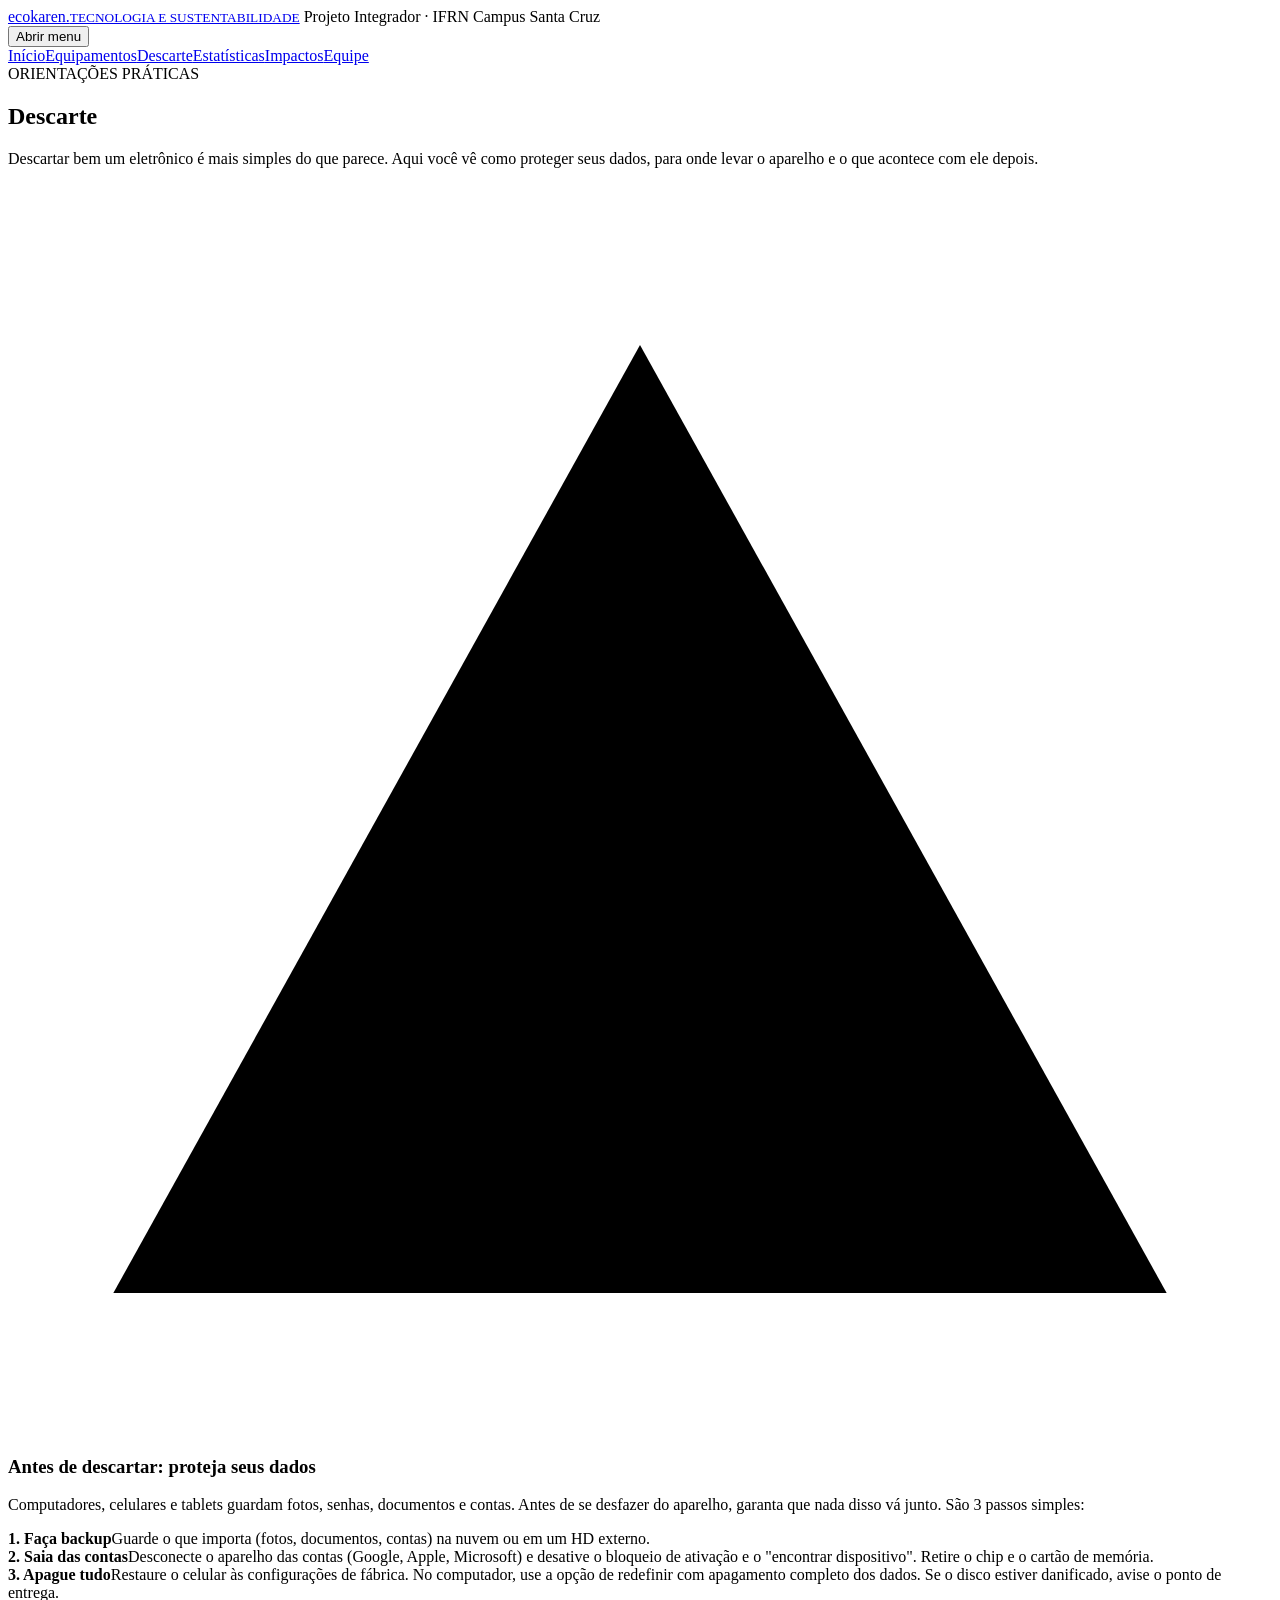
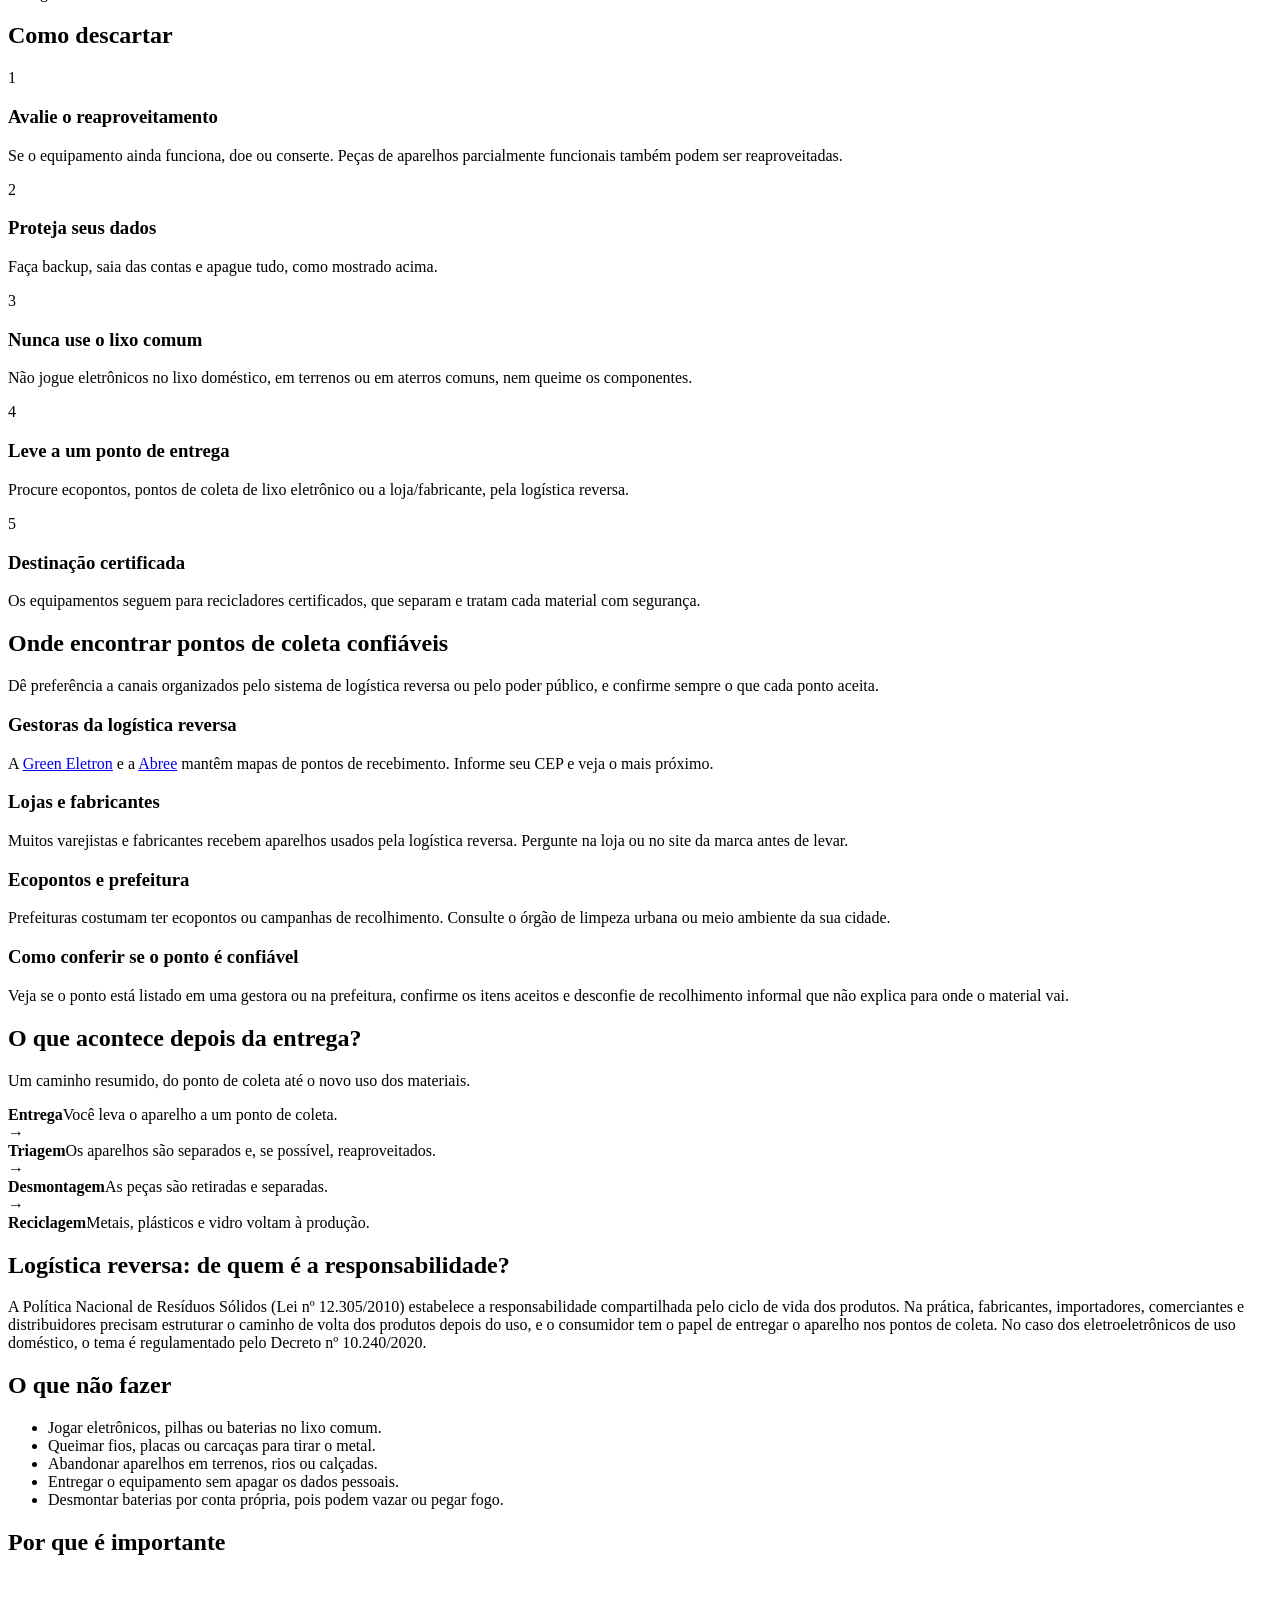
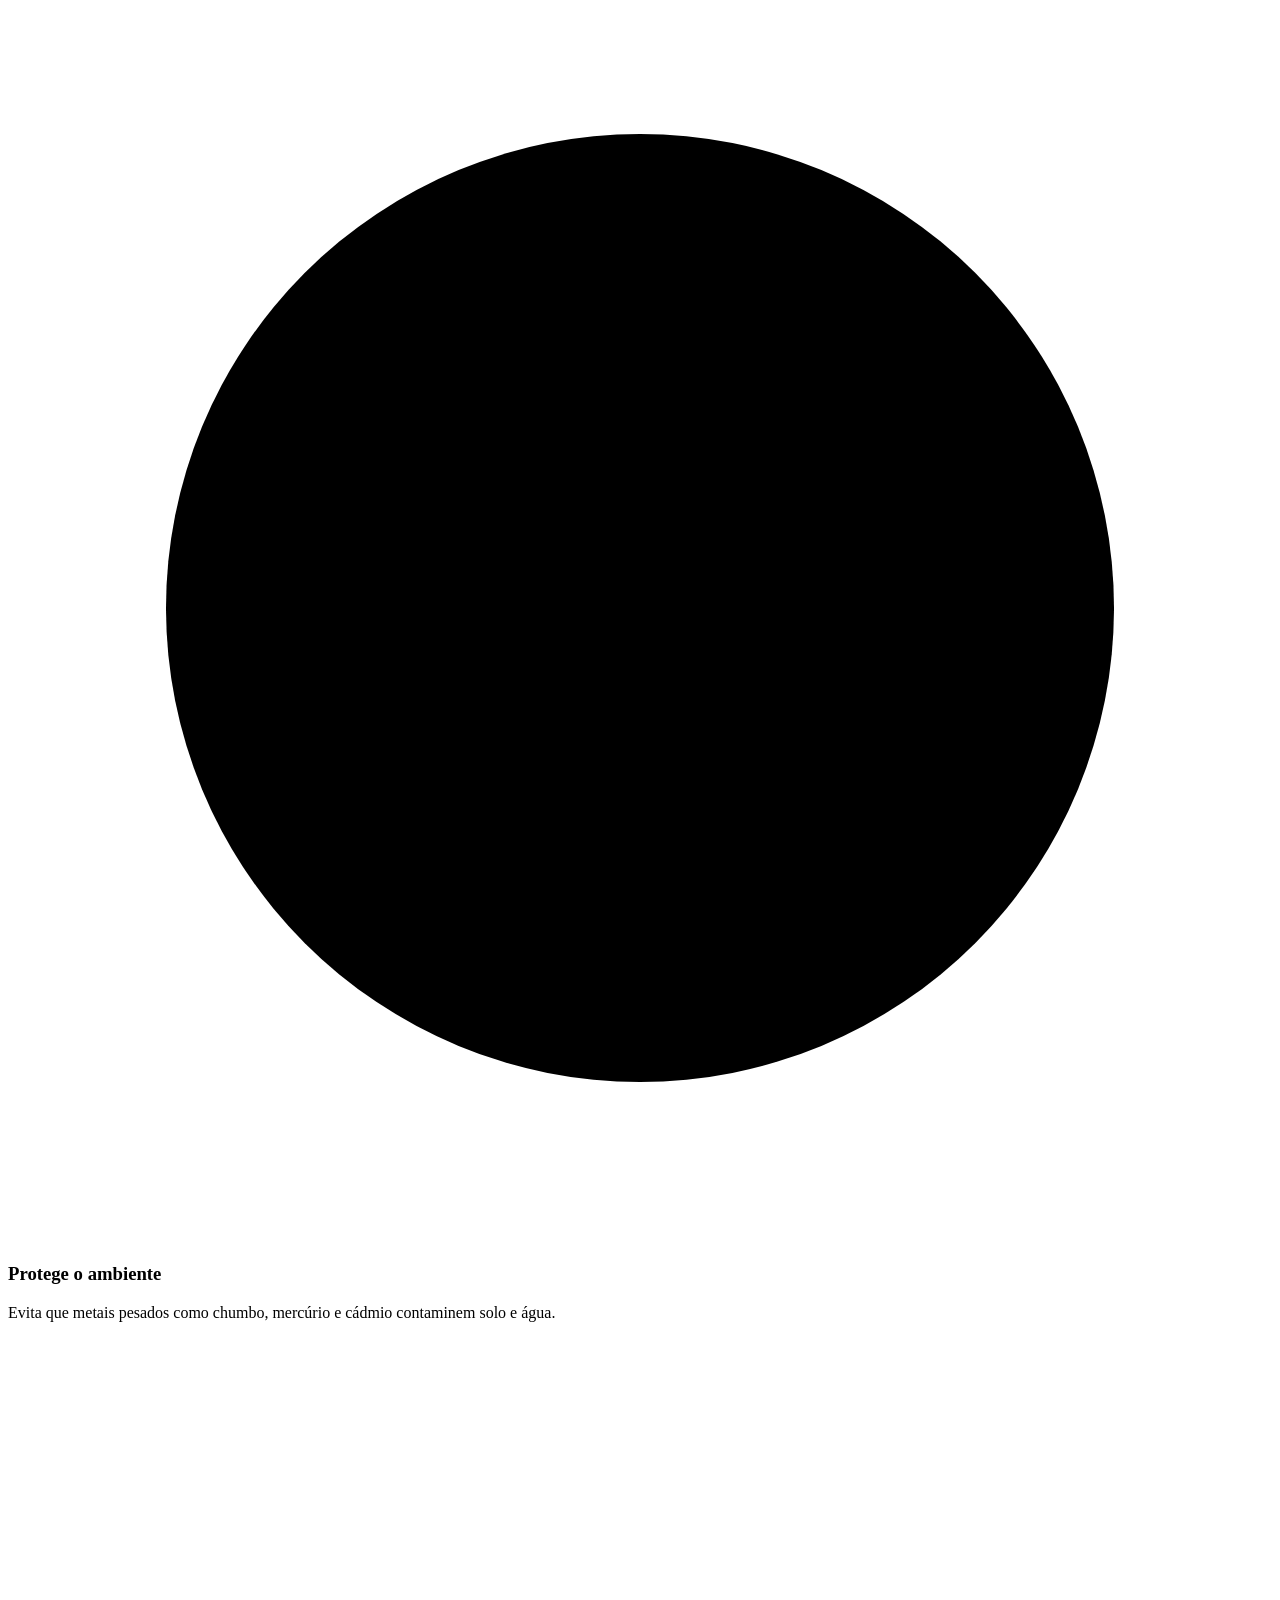
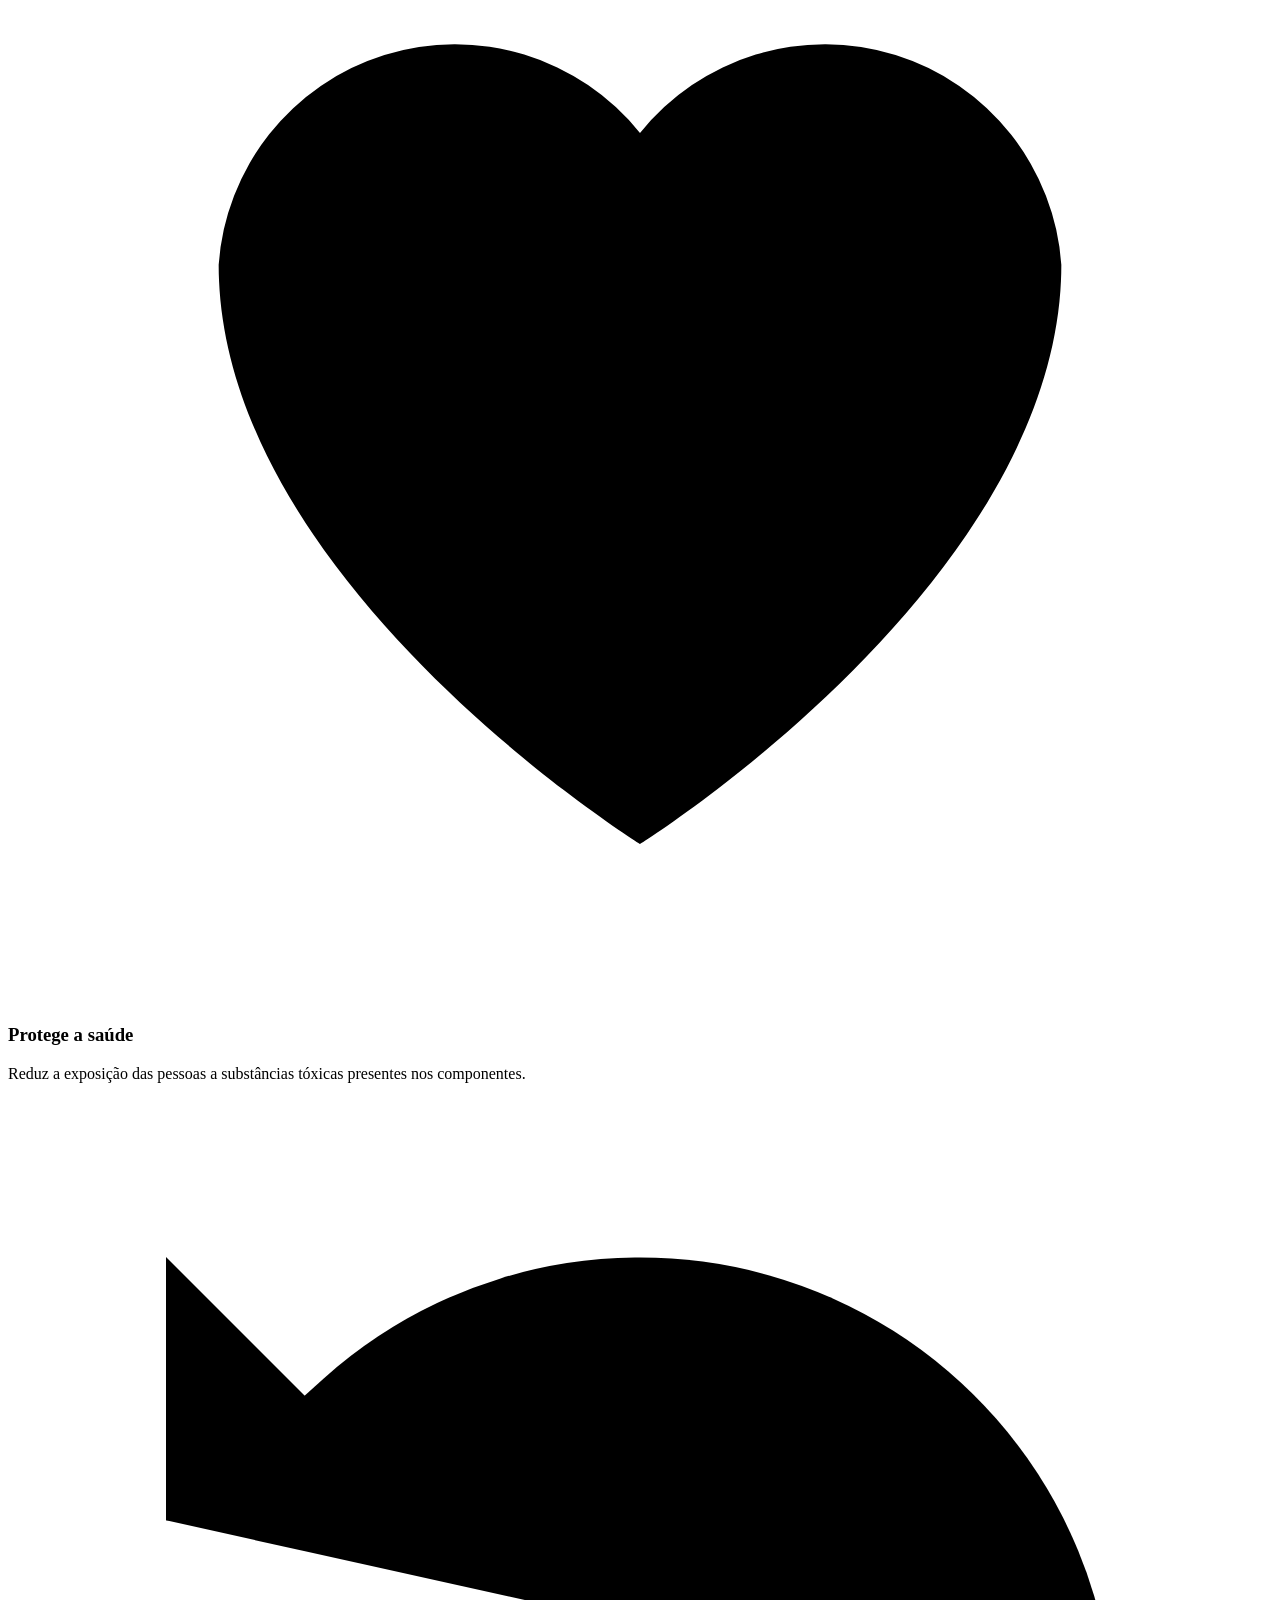
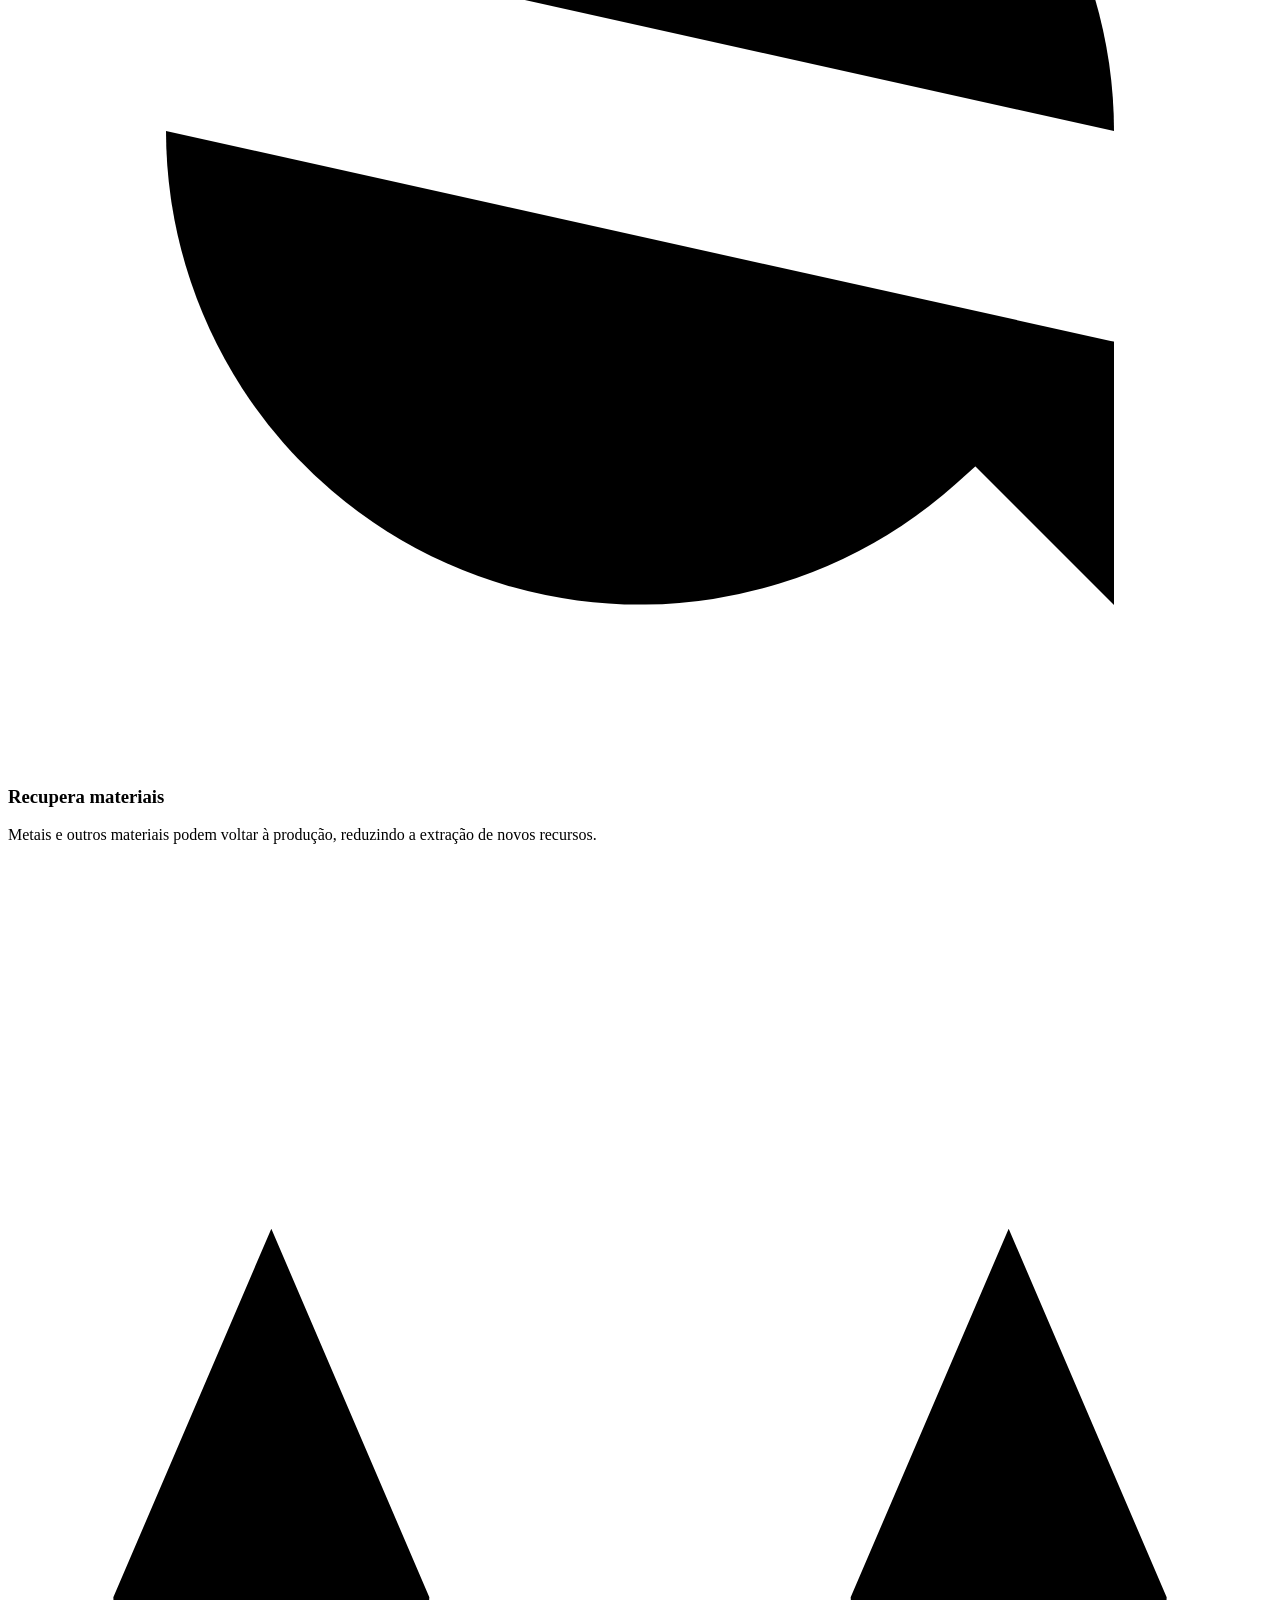
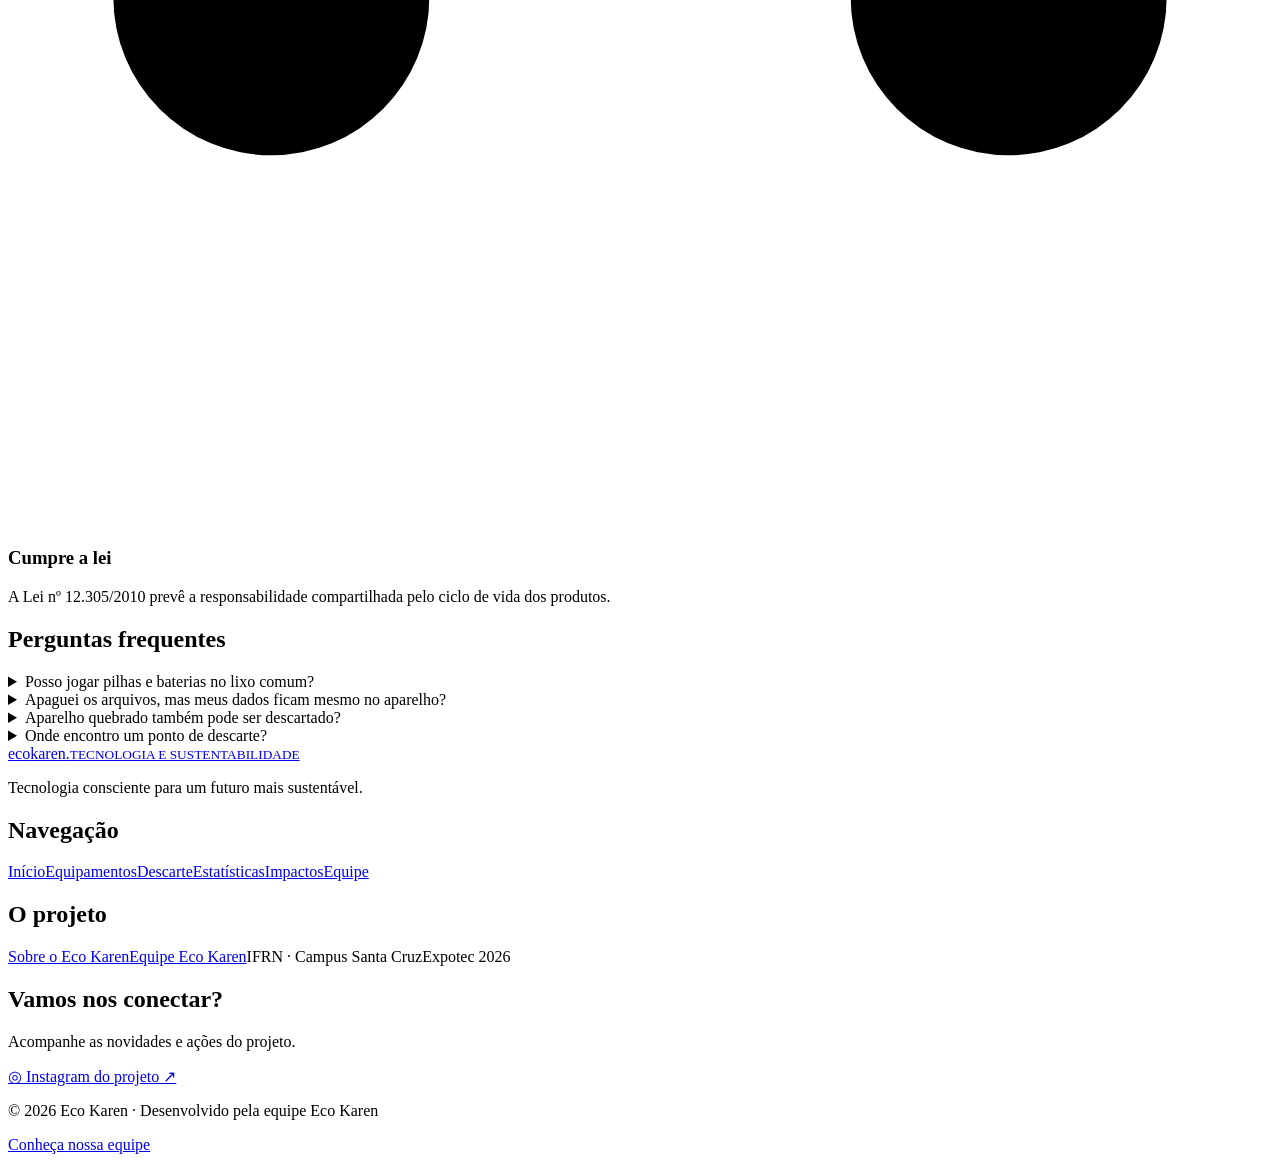
==== descarte.html @ 836481b3 "Add files via upload" ====
<!DOCTYPE html>
<html lang="pt-br">
<head>
<meta charset="UTF-8">
<meta name="viewport" content="width=device-width, initial-scale=1.0">
<meta name="theme-color" content="#173F35">
<title>Descarte | Eco Karen</title>
<link rel="stylesheet" href="css/style.css">
</head>
<body>

<header class="site-header">
  <div class="topbar">
    <a class="brand" href="index.html" aria-label="Eco Karen — início"><span class="brand-eco">eco</span><span class="brand-name">karen.<small>TECNOLOGIA E SUSTENTABILIDADE</small></span></a>
    <span class="topbar-info">Projeto Integrador · IFRN Campus Santa Cruz</span>
  </div>
  <button class="menu-toggle" type="button" aria-expanded="false" aria-controls="menu-principal"><span></span><span></span><span></span><span class="sr-only">Abrir menu</span></button>
  <nav id="menu-principal" class="menu" aria-label="Navegação principal">
    <a href="index.html">Início</a><a href="equipamentos.html">Equipamentos</a><a href="descarte.html">Descarte</a><a href="estatisticas.html">Estatísticas</a><a href="impactos.html">Impactos</a><a href="equipe.html">Equipe</a>
  </nav>
</header>

<main class="pagina">
  <section class="secao-titulo">
    <span class="eyebrow">ORIENTAÇÕES PRÁTICAS</span>
    <h1 class="titulo-pagina">Descarte</h1>
    <p>Descartar bem um eletrônico é mais simples do que parece. Aqui você vê como proteger seus dados, para onde levar o aparelho e o que acontece com ele depois.</p>
  </section>

    <div class="alerta">
      <img class="faixa-foto" src="img/descarte-dados.jpg" alt="Proteja seus dados antes de descartar" onerror="this.remove()">
      <h3><svg viewBox="0 0 24 24" aria-hidden="true" class="ic"><path d="M12 3l10 18H2z"/><path d="M12 10v5M12 18v.5"/></svg> Antes de descartar: proteja seus dados</h3>
      <p>
        Computadores, celulares e tablets guardam fotos, senhas, documentos e contas.
        Antes de se desfazer do aparelho, garanta que nada disso vá junto. São 3 passos simples:
      </p>
      <div class="passos">
        <div class="passo"><b>1. Faça backup</b>Guarde o que importa (fotos, documentos, contas) na nuvem ou em um HD externo.</div>
        <div class="passo"><b>2. Saia das contas</b>Desconecte o aparelho das contas (Google, Apple, Microsoft) e desative o bloqueio de ativação e o "encontrar dispositivo". Retire o chip e o cartão de memória.</div>
        <div class="passo"><b>3. Apague tudo</b>Restaure o celular às configurações de fábrica. No computador, use a opção de redefinir com apagamento completo dos dados. Se o disco estiver danificado, avise o ponto de entrega.</div>
      </div>
    </div>

    <section class="bloco">
      <h2>Como descartar</h2>
      <img class="faixa-foto" src="img/descarte-como.jpg" alt="Como descartar eletrônicos" onerror="this.remove()">
      <div class="grid">
      <div class="card">
        <div class="ico n">1</div>
        <h3>Avalie o reaproveitamento</h3>
        <p>Se o equipamento ainda funciona, doe ou conserte. Peças de aparelhos parcialmente funcionais também podem ser reaproveitadas.</p>
      </div>
      <div class="card">
        <div class="ico n">2</div>
        <h3>Proteja seus dados</h3>
        <p>Faça backup, saia das contas e apague tudo, como mostrado acima.</p>
      </div>
      <div class="card">
        <div class="ico n">3</div>
        <h3>Nunca use o lixo comum</h3>
        <p>Não jogue eletrônicos no lixo doméstico, em terrenos ou em aterros comuns, nem queime os componentes.</p>
      </div>
      <div class="card">
        <div class="ico n">4</div>
        <h3>Leve a um ponto de entrega</h3>
        <p>Procure ecopontos, pontos de coleta de lixo eletrônico ou a loja/fabricante, pela logística reversa.</p>
      </div>
      <div class="card">
        <div class="ico n">5</div>
        <h3>Destinação certificada</h3>
        <p>Os equipamentos seguem para recicladores certificados, que separam e tratam cada material com segurança.</p>
      </div>
      </div>
    </section>

    <section class="bloco">
      <h2>Onde encontrar pontos de coleta confiáveis</h2>
      <p class="sub">Dê preferência a canais organizados pelo sistema de logística reversa ou pelo poder público, e confirme sempre o que cada ponto aceita.</p>
      <div class="grid">
        <div class="card">
          <h3>Gestoras da logística reversa</h3>
          <p>A <a class="link-seta" href="https://www.greeneletron.org.br" target="_blank" rel="noopener noreferrer">Green Eletron</a> e a <a class="link-seta" href="https://abree.org.br/pontos-de-recebimento" target="_blank" rel="noopener noreferrer">Abree</a> mantêm mapas de pontos de recebimento. Informe seu CEP e veja o mais próximo.</p>
        </div>
        <div class="card">
          <h3>Lojas e fabricantes</h3>
          <p>Muitos varejistas e fabricantes recebem aparelhos usados pela logística reversa. Pergunte na loja ou no site da marca antes de levar.</p>
        </div>
        <div class="card">
          <h3>Ecopontos e prefeitura</h3>
          <p>Prefeituras costumam ter ecopontos ou campanhas de recolhimento. Consulte o órgão de limpeza urbana ou meio ambiente da sua cidade.</p>
        </div>
        <div class="card">
          <h3>Como conferir se o ponto é confiável</h3>
          <p>Veja se o ponto está listado em uma gestora ou na prefeitura, confirme os itens aceitos e desconfie de recolhimento informal que não explica para onde o material vai.</p>
        </div>
      </div>
    </section>

    <section class="bloco">
      <h2>O que acontece depois da entrega?</h2>
      <img class="faixa-foto" src="img/descarte-depois.jpg" alt="O que acontece depois da entrega" onerror="this.remove()">
      <p class="sub">Um caminho resumido, do ponto de coleta até o novo uso dos materiais.</p>
      <div class="trilha">
      <div class="et"><b>Entrega</b>Você leva o aparelho a um ponto de coleta.</div>
      <div class="seta">→</div>
      <div class="et"><b>Triagem</b>Os aparelhos são separados e, se possível, reaproveitados.</div>
      <div class="seta">→</div>
      <div class="et"><b>Desmontagem</b>As peças são retiradas e separadas.</div>
      <div class="seta">→</div>
      <div class="et"><b>Reciclagem</b>Metais, plásticos e vidro voltam à produção.</div>
      </div>
    </section>

    <section class="bloco texto">
      <h2>Logística reversa: de quem é a responsabilidade?</h2>
      <p>
        A Política Nacional de Resíduos Sólidos (Lei nº 12.305/2010) estabelece a
        responsabilidade compartilhada pelo ciclo de vida dos produtos. Na prática,
        fabricantes, importadores, comerciantes e distribuidores precisam estruturar
        o caminho de volta dos produtos depois do uso, e o consumidor tem o papel de
        entregar o aparelho nos pontos de coleta. No caso dos eletroeletrônicos de uso
        doméstico, o tema é regulamentado pelo Decreto nº 10.240/2020.
      </p>
    </section>

    <section class="bloco texto">
      <h2>O que não fazer</h2>
      <ul>
        <li>Jogar eletrônicos, pilhas ou baterias no lixo comum.</li>
        <li>Queimar fios, placas ou carcaças para tirar o metal.</li>
        <li>Abandonar aparelhos em terrenos, rios ou calçadas.</li>
        <li>Entregar o equipamento sem apagar os dados pessoais.</li>
        <li>Desmontar baterias por conta própria, pois podem vazar ou pegar fogo.</li>
      </ul>
    </section>

    <section class="bloco">
      <h2>Por que é importante</h2>
      <div class="grid">
      <div class="card">
        <div class="ico"><svg viewBox="0 0 24 24" aria-hidden="true"><circle cx="12" cy="12" r="9"/><path d="M3 12h18M12 3c3 3 3 15 0 18M12 3c-3 3-3 15 0 18"/></svg></div>
        <h3>Protege o ambiente</h3>
        <p>Evita que metais pesados como chumbo, mercúrio e cádmio contaminem solo e água.</p>
      </div>
      <div class="card">
        <div class="ico"><svg viewBox="0 0 24 24" aria-hidden="true"><path d="M12 21s-8-5-8-11a4.5 4.5 0 0 1 8-2.5A4.5 4.5 0 0 1 20 10c0 6-8 11-8 11z"/></svg></div>
        <h3>Protege a saúde</h3>
        <p>Reduz a exposição das pessoas a substâncias tóxicas presentes nos componentes.</p>
      </div>
      <div class="card">
        <div class="ico"><svg viewBox="0 0 24 24" aria-hidden="true"><path d="M21 12a9 9 0 0 0-15-6.7L3 8"/><path d="M3 3v5h5"/><path d="M3 12a9 9 0 0 0 15 6.7L21 16"/><path d="M16 16h5v5"/></svg></div>
        <h3>Recupera materiais</h3>
        <p>Metais e outros materiais podem voltar à produção, reduzindo a extração de novos recursos.</p>
      </div>
      <div class="card">
        <div class="ico"><svg viewBox="0 0 24 24" aria-hidden="true"><path d="M12 3v18M5 21h14M5 7h14"/><path d="M5 7l-3 7a3 3 0 0 0 6 0zM19 7l-3 7a3 3 0 0 0 6 0z"/></svg></div>
        <h3>Cumpre a lei</h3>
        <p>A Lei nº 12.305/2010 prevê a responsabilidade compartilhada pelo ciclo de vida dos produtos.</p>
      </div>
      </div>
    </section>

    <section class="bloco faq texto">
      <h2>Perguntas frequentes</h2>
      <details>
        <summary>Posso jogar pilhas e baterias no lixo comum?</summary>
        <p>Não. Elas contêm metais pesados e devem ser entregues em pontos de coleta específicos, muitos deles em lojas e supermercados.</p>
      </details>
      <details>
        <summary>Apaguei os arquivos, mas meus dados ficam mesmo no aparelho?</summary>
        <p>Só arrastar arquivos para a lixeira não garante que eles sumam. Use a opção de restaurar de fábrica ou de apagamento seguro do disco. Se tiver dúvida, peça ajuda a alguém da área de informática.</p>
      </details>
      <details>
        <summary>Aparelho quebrado também pode ser descartado?</summary>
        <p>Sim. Mesmo sem funcionar, ele deve ir para um ponto de coleta, onde os materiais poderão ser recuperados.</p>
      </details>
      <details>
        <summary>Onde encontro um ponto de descarte?</summary>
        <p>Procure ecopontos e pontos de entrega voluntária da sua cidade, além de lojas e fabricantes que recebem aparelhos pela logística reversa.</p>
      </details>
    </section>
  </main>

<footer class="rodape">
  <div class="rodape-in">
    <div class="rodape-marca">
      <a class="brand rodape-brand" href="index.html" aria-label="Eco Karen — início"><span class="brand-eco">eco</span><span class="brand-name">karen.<small>TECNOLOGIA E SUSTENTABILIDADE</small></span></a>
      <p>Tecnologia consciente para um futuro mais sustentável.</p>
    </div>
    <div class="rodape-coluna">
      <h2>Navegação</h2>
      <a href="index.html">Início</a><a href="equipamentos.html">Equipamentos</a><a href="descarte.html">Descarte</a><a href="estatisticas.html">Estatísticas</a><a href="impactos.html">Impactos</a><a href="equipe.html">Equipe</a>
    </div>
    <div class="rodape-coluna">
      <h2>O projeto</h2>
      <a href="index.html#projeto">Sobre o Eco Karen</a><a href="equipe.html">Equipe Eco Karen</a><span>IFRN · Campus Santa Cruz</span><span>Expotec 2026</span>
    </div>
    <div class="rodape-social">
      <h2>Vamos nos conectar?</h2>
      <p>Acompanhe as novidades e ações do projeto.</p>
      <a class="instagram-link" href="https://www.instagram.com/ecokaren_/" target="_blank" rel="noopener noreferrer"><span class="instagram-icone" aria-hidden="true">◎</span> Instagram do projeto <span aria-hidden="true">↗</span></a>
    </div>
  </div>
  <div class="rodape-base"><p>© 2026 Eco Karen · Desenvolvido pela equipe Eco Karen</p><a href="equipe.html">Conheça nossa equipe</a></div>
</footer>

<script src="js/script.js"></script>
</body>
</html>
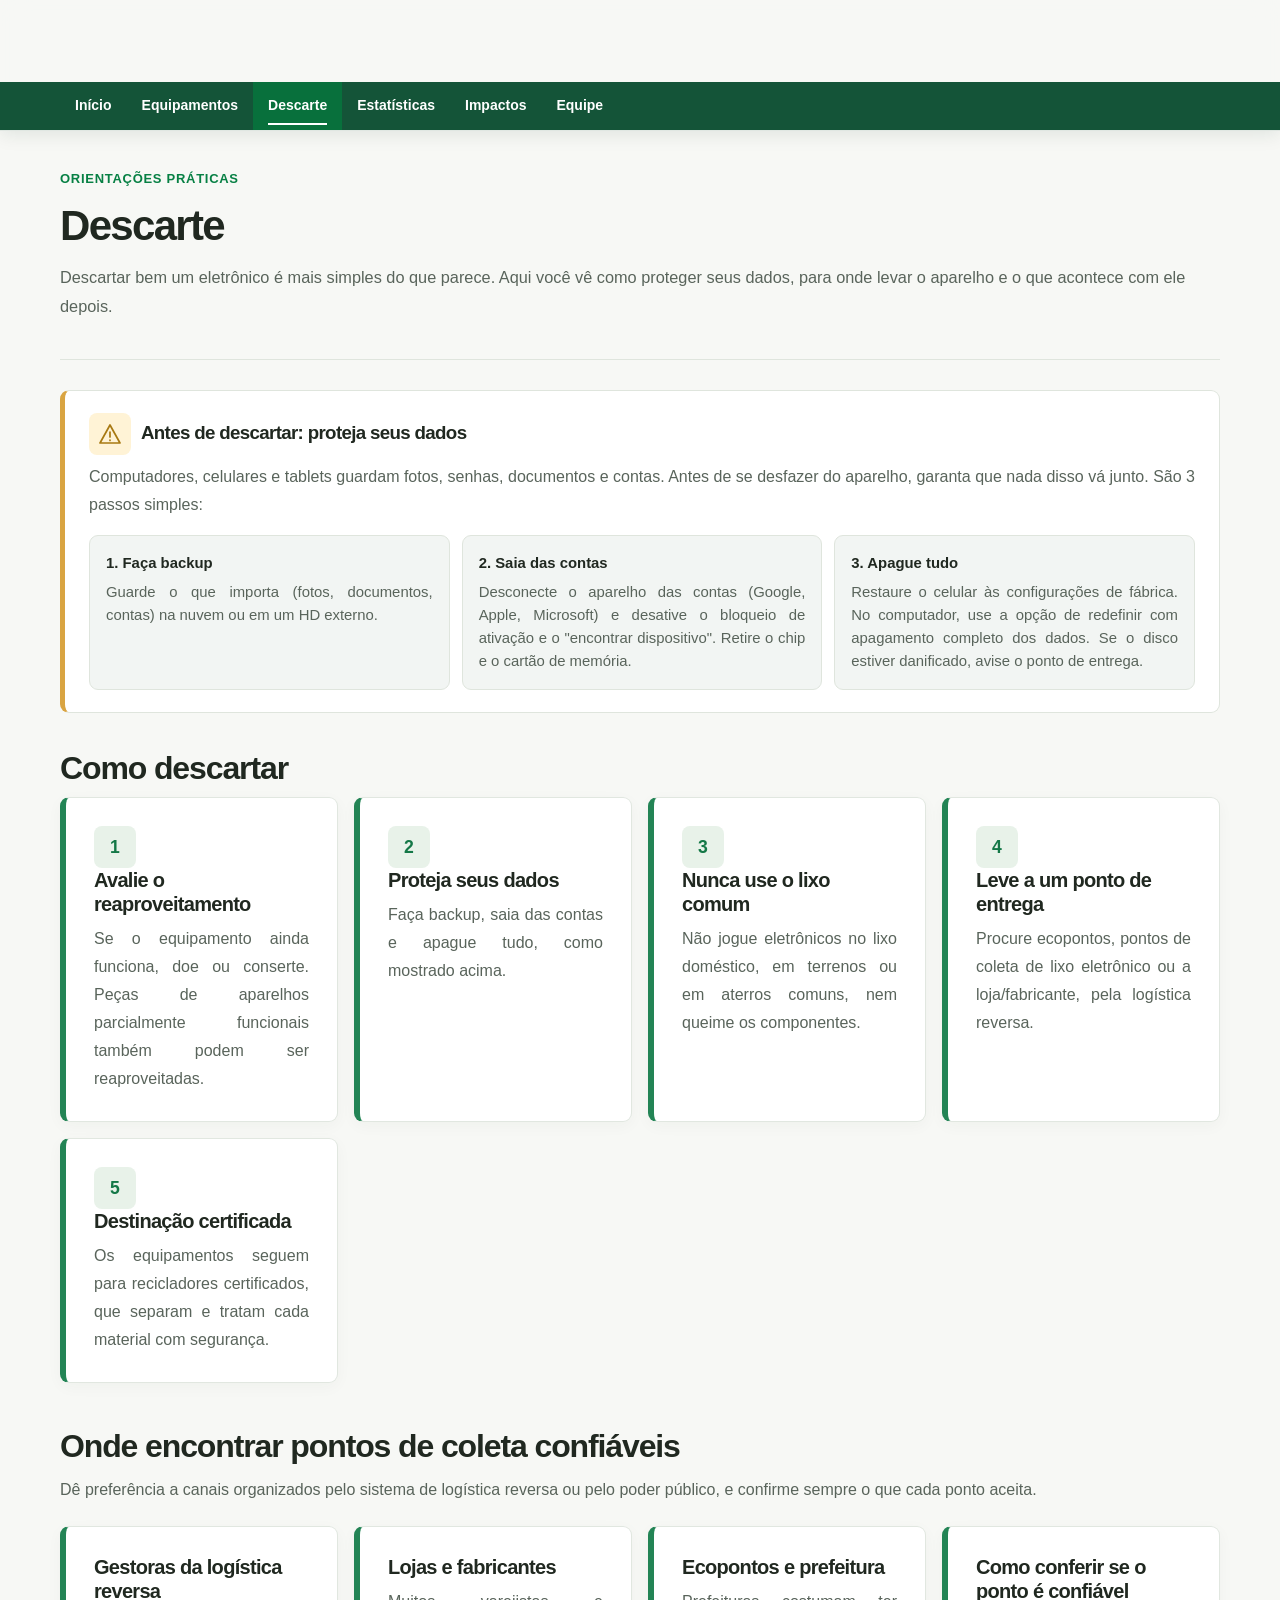
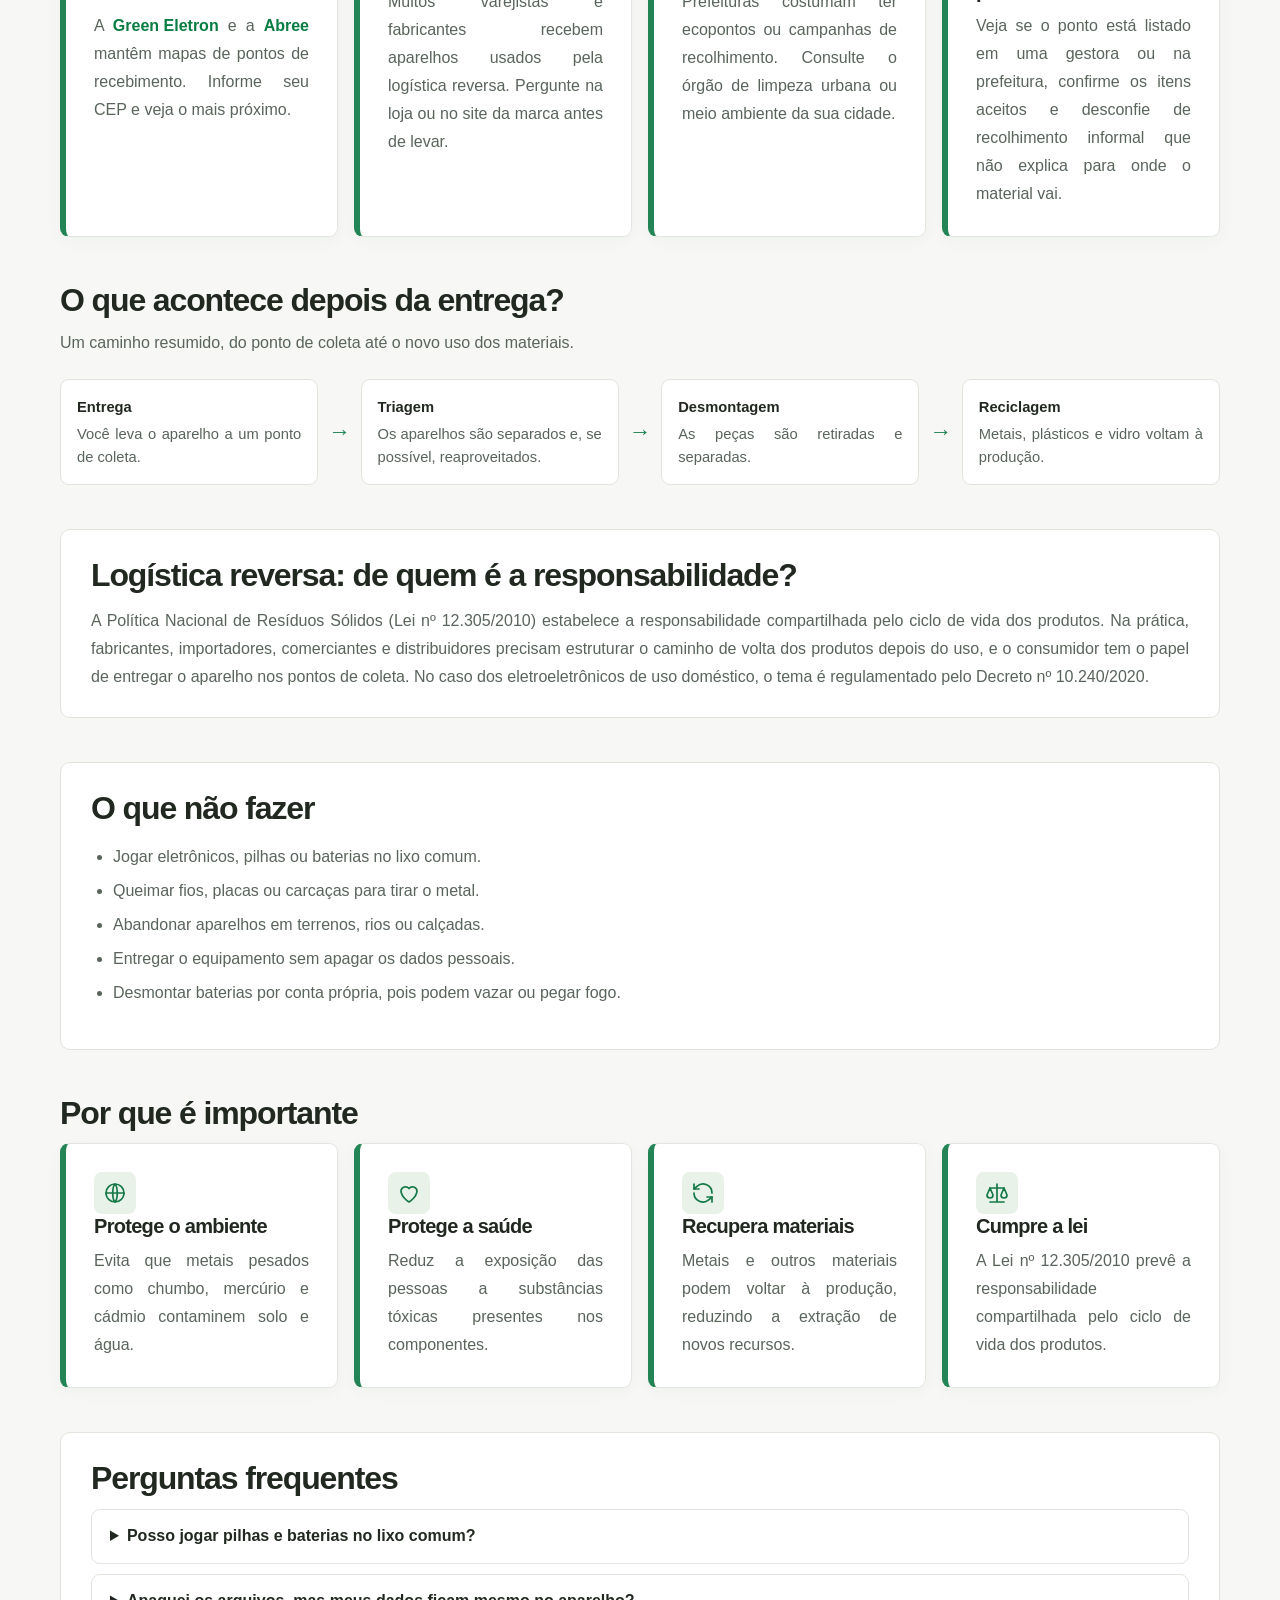
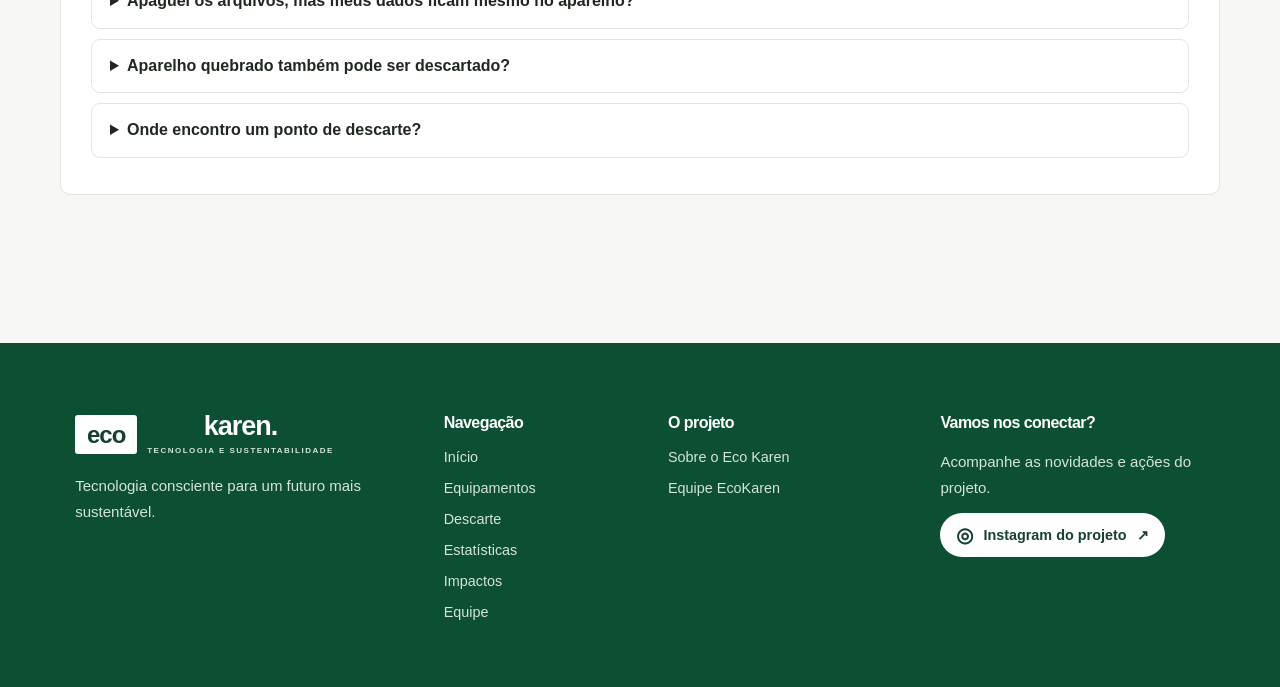
==== commit c4cb4767: "Add files via upload" ====
--- a/descarte.html
+++ b/descarte.html
@@ -1,43 +1,58 @@
 <!DOCTYPE html>
 <html lang="pt-br">
+
 <head>
-<meta charset="UTF-8">
-<meta name="viewport" content="width=device-width, initial-scale=1.0">
-<meta name="theme-color" content="#173F35">
-<title>Descarte | Eco Karen</title>
-<link rel="stylesheet" href="css/style.css">
+  <meta charset="UTF-8">
+  <meta name="viewport" content="width=device-width, initial-scale=1.0">
+  <meta name="theme-color" content="#173F35">
+  <title>Descarte | Eco Karen</title>
+  <link rel="stylesheet" href="css/style.css">
 </head>
+
 <body>
 
-<header class="site-header">
-  <div class="topbar">
-    <a class="brand" href="index.html" aria-label="Eco Karen — início"><span class="brand-eco">eco</span><span class="brand-name">karen.<small>TECNOLOGIA E SUSTENTABILIDADE</small></span></a>
-    <span class="topbar-info">Projeto Integrador · IFRN Campus Santa Cruz</span>
-  </div>
-  <button class="menu-toggle" type="button" aria-expanded="false" aria-controls="menu-principal"><span></span><span></span><span></span><span class="sr-only">Abrir menu</span></button>
-  <nav id="menu-principal" class="menu" aria-label="Navegação principal">
-    <a href="index.html">Início</a><a href="equipamentos.html">Equipamentos</a><a href="descarte.html">Descarte</a><a href="estatisticas.html">Estatísticas</a><a href="impactos.html">Impactos</a><a href="equipe.html">Equipe</a>
-  </nav>
-</header>
-
-<main class="pagina">
-  <section class="secao-titulo">
-    <span class="eyebrow">ORIENTAÇÕES PRÁTICAS</span>
-    <h1 class="titulo-pagina">Descarte</h1>
-    <p>Descartar bem um eletrônico é mais simples do que parece. Aqui você vê como proteger seus dados, para onde levar o aparelho e o que acontece com ele depois.</p>
-  </section>
+  <header class="site-header">
+    <div class="topbar">
+      <a class="brand" href="index.html" aria-label="Eco Karen - início">
+        <img src="img/" alt="">
+      </a>
+    </div>
+    <button class="menu-toggle" type="button" aria-expanded="false"
+      aria-controls="menu-principal"><span></span><span></span><span></span><span class="sr-only">Abrir
+        menu</span></button>
+    <nav id="menu-principal" class="menu" aria-label="Navegação principal">
+      <a href="index.html">Início</a><a href="equipamentos.html">Equipamentos</a><a href="descarte.html">Descarte</a><a
+        href="estatisticas.html">Estatísticas</a><a href="impactos.html">Impactos</a><a href="equipe.html">Equipe</a>
+    </nav>
+  </header>
+
+  <main class="pagina">
+    <section class="secao-titulo">
+      <span class="eyebrow">ORIENTAÇÕES PRÁTICAS</span>
+      <h1 class="titulo-pagina">Descarte</h1>
+      <p>Descartar bem um eletrônico é mais simples do que parece. Aqui você vê como proteger seus dados, para onde
+        levar o aparelho e o que acontece com ele depois.</p>
+    </section>
 
     <div class="alerta">
-      <img class="faixa-foto" src="img/descarte-dados.jpg" alt="Proteja seus dados antes de descartar" onerror="this.remove()">
-      <h3><svg viewBox="0 0 24 24" aria-hidden="true" class="ic"><path d="M12 3l10 18H2z"/><path d="M12 10v5M12 18v.5"/></svg> Antes de descartar: proteja seus dados</h3>
+      <img class="faixa-foto" src="img/descarte-dados.jpg" alt="Proteja seus dados antes de descartar"
+        onerror="this.remove()">
+      <h3><svg viewBox="0 0 24 24" aria-hidden="true" class="ic">
+          <path d="M12 3l10 18H2z" />
+          <path d="M12 10v5M12 18v.5" />
+        </svg> Antes de descartar: proteja seus dados</h3>
       <p>
         Computadores, celulares e tablets guardam fotos, senhas, documentos e contas.
         Antes de se desfazer do aparelho, garanta que nada disso vá junto. São 3 passos simples:
       </p>
       <div class="passos">
-        <div class="passo"><b>1. Faça backup</b>Guarde o que importa (fotos, documentos, contas) na nuvem ou em um HD externo.</div>
-        <div class="passo"><b>2. Saia das contas</b>Desconecte o aparelho das contas (Google, Apple, Microsoft) e desative o bloqueio de ativação e o "encontrar dispositivo". Retire o chip e o cartão de memória.</div>
-        <div class="passo"><b>3. Apague tudo</b>Restaure o celular às configurações de fábrica. No computador, use a opção de redefinir com apagamento completo dos dados. Se o disco estiver danificado, avise o ponto de entrega.</div>
+        <div class="passo"><b>1. Faça backup</b>Guarde o que importa (fotos, documentos, contas) na nuvem ou em um HD
+          externo.</div>
+        <div class="passo"><b>2. Saia das contas</b>Desconecte o aparelho das contas (Google, Apple, Microsoft) e
+          desative o bloqueio de ativação e o "encontrar dispositivo". Retire o chip e o cartão de memória.</div>
+        <div class="passo"><b>3. Apague tudo</b>Restaure o celular às configurações de fábrica. No computador, use a
+          opção de redefinir com apagamento completo dos dados. Se o disco estiver danificado, avise o ponto de entrega.
+        </div>
       </div>
     </div>
 
@@ -45,69 +60,79 @@
       <h2>Como descartar</h2>
       <img class="faixa-foto" src="img/descarte-como.jpg" alt="Como descartar eletrônicos" onerror="this.remove()">
       <div class="grid">
-      <div class="card">
-        <div class="ico n">1</div>
-        <h3>Avalie o reaproveitamento</h3>
-        <p>Se o equipamento ainda funciona, doe ou conserte. Peças de aparelhos parcialmente funcionais também podem ser reaproveitadas.</p>
-      </div>
-      <div class="card">
-        <div class="ico n">2</div>
-        <h3>Proteja seus dados</h3>
-        <p>Faça backup, saia das contas e apague tudo, como mostrado acima.</p>
-      </div>
-      <div class="card">
-        <div class="ico n">3</div>
-        <h3>Nunca use o lixo comum</h3>
-        <p>Não jogue eletrônicos no lixo doméstico, em terrenos ou em aterros comuns, nem queime os componentes.</p>
-      </div>
-      <div class="card">
-        <div class="ico n">4</div>
-        <h3>Leve a um ponto de entrega</h3>
-        <p>Procure ecopontos, pontos de coleta de lixo eletrônico ou a loja/fabricante, pela logística reversa.</p>
-      </div>
-      <div class="card">
-        <div class="ico n">5</div>
-        <h3>Destinação certificada</h3>
-        <p>Os equipamentos seguem para recicladores certificados, que separam e tratam cada material com segurança.</p>
-      </div>
+        <div class="card">
+          <div class="ico n">1</div>
+          <h3>Avalie o reaproveitamento</h3>
+          <p>Se o equipamento ainda funciona, doe ou conserte. Peças de aparelhos parcialmente funcionais também podem
+            ser reaproveitadas.</p>
+        </div>
+        <div class="card">
+          <div class="ico n">2</div>
+          <h3>Proteja seus dados</h3>
+          <p>Faça backup, saia das contas e apague tudo, como mostrado acima.</p>
+        </div>
+        <div class="card">
+          <div class="ico n">3</div>
+          <h3>Nunca use o lixo comum</h3>
+          <p>Não jogue eletrônicos no lixo doméstico, em terrenos ou em aterros comuns, nem queime os componentes.</p>
+        </div>
+        <div class="card">
+          <div class="ico n">4</div>
+          <h3>Leve a um ponto de entrega</h3>
+          <p>Procure ecopontos, pontos de coleta de lixo eletrônico ou a loja/fabricante, pela logística reversa.</p>
+        </div>
+        <div class="card">
+          <div class="ico n">5</div>
+          <h3>Destinação certificada</h3>
+          <p>Os equipamentos seguem para recicladores certificados, que separam e tratam cada material com segurança.
+          </p>
+        </div>
       </div>
     </section>
 
     <section class="bloco">
       <h2>Onde encontrar pontos de coleta confiáveis</h2>
-      <p class="sub">Dê preferência a canais organizados pelo sistema de logística reversa ou pelo poder público, e confirme sempre o que cada ponto aceita.</p>
+      <p class="sub">Dê preferência a canais organizados pelo sistema de logística reversa ou pelo poder público, e
+        confirme sempre o que cada ponto aceita.</p>
       <div class="grid">
         <div class="card">
           <h3>Gestoras da logística reversa</h3>
-          <p>A <a class="link-seta" href="https://www.greeneletron.org.br" target="_blank" rel="noopener noreferrer">Green Eletron</a> e a <a class="link-seta" href="https://abree.org.br/pontos-de-recebimento" target="_blank" rel="noopener noreferrer">Abree</a> mantêm mapas de pontos de recebimento. Informe seu CEP e veja o mais próximo.</p>
+          <p>A <a class="link-seta" href="https://www.greeneletron.org.br" target="_blank"
+              rel="noopener noreferrer">Green Eletron</a> e a <a class="link-seta"
+              href="https://abree.org.br/pontos-de-recebimento" target="_blank" rel="noopener noreferrer">Abree</a>
+            mantêm mapas de pontos de recebimento. Informe seu CEP e veja o mais próximo.</p>
         </div>
         <div class="card">
           <h3>Lojas e fabricantes</h3>
-          <p>Muitos varejistas e fabricantes recebem aparelhos usados pela logística reversa. Pergunte na loja ou no site da marca antes de levar.</p>
+          <p>Muitos varejistas e fabricantes recebem aparelhos usados pela logística reversa. Pergunte na loja ou no
+            site da marca antes de levar.</p>
         </div>
         <div class="card">
           <h3>Ecopontos e prefeitura</h3>
-          <p>Prefeituras costumam ter ecopontos ou campanhas de recolhimento. Consulte o órgão de limpeza urbana ou meio ambiente da sua cidade.</p>
+          <p>Prefeituras costumam ter ecopontos ou campanhas de recolhimento. Consulte o órgão de limpeza urbana ou meio
+            ambiente da sua cidade.</p>
         </div>
         <div class="card">
           <h3>Como conferir se o ponto é confiável</h3>
-          <p>Veja se o ponto está listado em uma gestora ou na prefeitura, confirme os itens aceitos e desconfie de recolhimento informal que não explica para onde o material vai.</p>
+          <p>Veja se o ponto está listado em uma gestora ou na prefeitura, confirme os itens aceitos e desconfie de
+            recolhimento informal que não explica para onde o material vai.</p>
         </div>
       </div>
     </section>
 
     <section class="bloco">
       <h2>O que acontece depois da entrega?</h2>
-      <img class="faixa-foto" src="img/descarte-depois.jpg" alt="O que acontece depois da entrega" onerror="this.remove()">
+      <img class="faixa-foto" src="img/descarte-depois.jpg" alt="O que acontece depois da entrega"
+        onerror="this.remove()">
       <p class="sub">Um caminho resumido, do ponto de coleta até o novo uso dos materiais.</p>
       <div class="trilha">
-      <div class="et"><b>Entrega</b>Você leva o aparelho a um ponto de coleta.</div>
-      <div class="seta">→</div>
-      <div class="et"><b>Triagem</b>Os aparelhos são separados e, se possível, reaproveitados.</div>
-      <div class="seta">→</div>
-      <div class="et"><b>Desmontagem</b>As peças são retiradas e separadas.</div>
-      <div class="seta">→</div>
-      <div class="et"><b>Reciclagem</b>Metais, plásticos e vidro voltam à produção.</div>
+        <div class="et"><b>Entrega</b>Você leva o aparelho a um ponto de coleta.</div>
+        <div class="seta">→</div>
+        <div class="et"><b>Triagem</b>Os aparelhos são separados e, se possível, reaproveitados.</div>
+        <div class="seta">→</div>
+        <div class="et"><b>Desmontagem</b>As peças são retiradas e separadas.</div>
+        <div class="seta">→</div>
+        <div class="et"><b>Reciclagem</b>Metais, plásticos e vidro voltam à produção.</div>
       </div>
     </section>
 
@@ -137,26 +162,39 @@
     <section class="bloco">
       <h2>Por que é importante</h2>
       <div class="grid">
-      <div class="card">
-        <div class="ico"><svg viewBox="0 0 24 24" aria-hidden="true"><circle cx="12" cy="12" r="9"/><path d="M3 12h18M12 3c3 3 3 15 0 18M12 3c-3 3-3 15 0 18"/></svg></div>
-        <h3>Protege o ambiente</h3>
-        <p>Evita que metais pesados como chumbo, mercúrio e cádmio contaminem solo e água.</p>
-      </div>
-      <div class="card">
-        <div class="ico"><svg viewBox="0 0 24 24" aria-hidden="true"><path d="M12 21s-8-5-8-11a4.5 4.5 0 0 1 8-2.5A4.5 4.5 0 0 1 20 10c0 6-8 11-8 11z"/></svg></div>
-        <h3>Protege a saúde</h3>
-        <p>Reduz a exposição das pessoas a substâncias tóxicas presentes nos componentes.</p>
-      </div>
-      <div class="card">
-        <div class="ico"><svg viewBox="0 0 24 24" aria-hidden="true"><path d="M21 12a9 9 0 0 0-15-6.7L3 8"/><path d="M3 3v5h5"/><path d="M3 12a9 9 0 0 0 15 6.7L21 16"/><path d="M16 16h5v5"/></svg></div>
-        <h3>Recupera materiais</h3>
-        <p>Metais e outros materiais podem voltar à produção, reduzindo a extração de novos recursos.</p>
-      </div>
-      <div class="card">
-        <div class="ico"><svg viewBox="0 0 24 24" aria-hidden="true"><path d="M12 3v18M5 21h14M5 7h14"/><path d="M5 7l-3 7a3 3 0 0 0 6 0zM19 7l-3 7a3 3 0 0 0 6 0z"/></svg></div>
-        <h3>Cumpre a lei</h3>
-        <p>A Lei nº 12.305/2010 prevê a responsabilidade compartilhada pelo ciclo de vida dos produtos.</p>
-      </div>
+        <div class="card">
+          <div class="ico"><svg viewBox="0 0 24 24" aria-hidden="true">
+              <circle cx="12" cy="12" r="9" />
+              <path d="M3 12h18M12 3c3 3 3 15 0 18M12 3c-3 3-3 15 0 18" />
+            </svg></div>
+          <h3>Protege o ambiente</h3>
+          <p>Evita que metais pesados como chumbo, mercúrio e cádmio contaminem solo e água.</p>
+        </div>
+        <div class="card">
+          <div class="ico"><svg viewBox="0 0 24 24" aria-hidden="true">
+              <path d="M12 21s-8-5-8-11a4.5 4.5 0 0 1 8-2.5A4.5 4.5 0 0 1 20 10c0 6-8 11-8 11z" />
+            </svg></div>
+          <h3>Protege a saúde</h3>
+          <p>Reduz a exposição das pessoas a substâncias tóxicas presentes nos componentes.</p>
+        </div>
+        <div class="card">
+          <div class="ico"><svg viewBox="0 0 24 24" aria-hidden="true">
+              <path d="M21 12a9 9 0 0 0-15-6.7L3 8" />
+              <path d="M3 3v5h5" />
+              <path d="M3 12a9 9 0 0 0 15 6.7L21 16" />
+              <path d="M16 16h5v5" />
+            </svg></div>
+          <h3>Recupera materiais</h3>
+          <p>Metais e outros materiais podem voltar à produção, reduzindo a extração de novos recursos.</p>
+        </div>
+        <div class="card">
+          <div class="ico"><svg viewBox="0 0 24 24" aria-hidden="true">
+              <path d="M12 3v18M5 21h14M5 7h14" />
+              <path d="M5 7l-3 7a3 3 0 0 0 6 0zM19 7l-3 7a3 3 0 0 0 6 0z" />
+            </svg></div>
+          <h3>Cumpre a lei</h3>
+          <p>A Lei nº 12.305/2010 prevê a responsabilidade compartilhada pelo ciclo de vida dos produtos.</p>
+        </div>
       </div>
     </section>
 
@@ -164,11 +202,13 @@
       <h2>Perguntas frequentes</h2>
       <details>
         <summary>Posso jogar pilhas e baterias no lixo comum?</summary>
-        <p>Não. Elas contêm metais pesados e devem ser entregues em pontos de coleta específicos, muitos deles em lojas e supermercados.</p>
+        <p>Não. Elas contêm metais pesados e devem ser entregues em pontos de coleta específicos, muitos deles em lojas
+          e supermercados.</p>
       </details>
       <details>
         <summary>Apaguei os arquivos, mas meus dados ficam mesmo no aparelho?</summary>
-        <p>Só arrastar arquivos para a lixeira não garante que eles sumam. Use a opção de restaurar de fábrica ou de apagamento seguro do disco. Se tiver dúvida, peça ajuda a alguém da área de informática.</p>
+        <p>Só arrastar arquivos para a lixeira não garante que eles sumam. Use a opção de restaurar de fábrica ou de
+          apagamento seguro do disco. Se tiver dúvida, peça ajuda a alguém da área de informática.</p>
       </details>
       <details>
         <summary>Aparelho quebrado também pode ser descartado?</summary>
@@ -176,34 +216,41 @@
       </details>
       <details>
         <summary>Onde encontro um ponto de descarte?</summary>
-        <p>Procure ecopontos e pontos de entrega voluntária da sua cidade, além de lojas e fabricantes que recebem aparelhos pela logística reversa.</p>
+        <p>Procure ecopontos e pontos de entrega voluntária da sua cidade, além de lojas e fabricantes que recebem
+          aparelhos pela logística reversa.</p>
       </details>
     </section>
   </main>
 
-<footer class="rodape">
-  <div class="rodape-in">
-    <div class="rodape-marca">
-      <a class="brand rodape-brand" href="index.html" aria-label="Eco Karen — início"><span class="brand-eco">eco</span><span class="brand-name">karen.<small>TECNOLOGIA E SUSTENTABILIDADE</small></span></a>
-      <p>Tecnologia consciente para um futuro mais sustentável.</p>
+  <footer class="rodape">
+    <div class="rodape-in">
+      <div class="rodape-marca">
+        <a class="brand rodape-brand" href="index.html" aria-label="Eco Karen — início"><span
+            class="brand-eco">eco</span><span class="brand-name">karen.<small>TECNOLOGIA E
+              SUSTENTABILIDADE</small></span></a>
+        <p>Tecnologia consciente para um futuro mais sustentável.</p>
+      </div>
+      <div class="rodape-coluna">
+        <h2>Navegação</h2>
+        <a href="index.html">Início</a><a href="equipamentos.html">Equipamentos</a><a
+          href="descarte.html">Descarte</a><a href="estatisticas.html">Estatísticas</a><a
+          href="impactos.html">Impactos</a><a href="equipe.html">Equipe</a>
+      </div>
+      <div class="rodape-coluna">
+        <h2>O projeto</h2>
+        <a href="index.html#projeto">Sobre o Eco Karen</a><a href="equipe.html">Equipe EcoKaren</a>
+      </div>
+      <div class="rodape-social">
+        <h2>Vamos nos conectar?</h2>
+        <p>Acompanhe as novidades e ações do projeto.</p>
+        <a class="instagram-link" href="https://www.instagram.com/ecokaren_/" target="_blank"
+          rel="noopener noreferrer"><span class="instagram-icone" aria-hidden="true">◎</span> Instagram do projeto <span
+            aria-hidden="true">↗</span></a>
+      </div>
     </div>
-    <div class="rodape-coluna">
-      <h2>Navegação</h2>
-      <a href="index.html">Início</a><a href="equipamentos.html">Equipamentos</a><a href="descarte.html">Descarte</a><a href="estatisticas.html">Estatísticas</a><a href="impactos.html">Impactos</a><a href="equipe.html">Equipe</a>
-    </div>
-    <div class="rodape-coluna">
-      <h2>O projeto</h2>
-      <a href="index.html#projeto">Sobre o Eco Karen</a><a href="equipe.html">Equipe Eco Karen</a><span>IFRN · Campus Santa Cruz</span><span>Expotec 2026</span>
-    </div>
-    <div class="rodape-social">
-      <h2>Vamos nos conectar?</h2>
-      <p>Acompanhe as novidades e ações do projeto.</p>
-      <a class="instagram-link" href="https://www.instagram.com/ecokaren_/" target="_blank" rel="noopener noreferrer"><span class="instagram-icone" aria-hidden="true">◎</span> Instagram do projeto <span aria-hidden="true">↗</span></a>
-    </div>
-  </div>
-  <div class="rodape-base"><p>© 2026 Eco Karen · Desenvolvido pela equipe Eco Karen</p><a href="equipe.html">Conheça nossa equipe</a></div>
-</footer>
-
-<script src="js/script.js"></script>
+  </footer>
+
+  <script src="js/script.js"></script>
 </body>
+
 </html>
--- a/css/style.css
+++ b/css/style.css
@@ -0,0 +1,2156 @@
+@import url('https://fonts.googleapis.com/css2?family=Manrope:wght@400;500;600;700;800&family=Inter:wght@400;500;600;700&display=swap');
+
+:root {
+    --verde: #173F35;
+    --verde-escuro: #102F28;
+    --verde-medio: #2D6A52;
+    --verde-claro: #EAF3EC;
+    --verde-suave: #F3F7F3;
+    --azul: #315B73;
+    --cinza: #7A8983;
+    --texto: #1C2924;
+    --texto-suave: #5B6962;
+    --fundo: #F7F9F7;
+    --branco: #fff;
+    --borda: #E0E8E2;
+    --sombra: 0 10px 28px rgba(23, 63, 53, .08);
+    --raio: 18px
+}
+
+* {
+    box-sizing: border-box
+}
+
+html {
+    scroll-behavior: smooth;
+    scroll-padding-top: 120px
+}
+
+body {
+    margin: 0;
+    font-family: Inter, Arial, sans-serif;
+    color: var(--texto);
+    background: var(--fundo);
+    line-height: 1.65
+}
+
+h1, h2, h3, h4 {
+    font-family: Manrope, Inter, sans-serif;
+    font-weight: 800;
+    line-height: 1.2;
+    margin: 0 0 .6em;
+    color: var(--verde)
+}
+
+p {
+    margin: 0 0 1em;
+    color: var(--texto-suave)
+}
+
+a {
+    color: inherit;
+    text-decoration: none
+}
+
+img {
+    max-width: 100%;
+    display: block
+}
+
+/* TOPO */
+header.topo {
+    display: flex;
+    align-items: center;
+    justify-content: space-between;
+    gap: 24px;
+    padding: 15px clamp(18px, 4vw, 56px);
+    background: rgba(255, 255, 255, .96);
+    border-bottom: 1px solid var(--borda);
+    position: sticky;
+    top: 0;
+    z-index: 100;
+    backdrop-filter: blur(12px)
+}
+
+.logo {
+    display: flex;
+    align-items: center;
+    gap: 10px;
+    font-family: Manrope, sans-serif;
+    font-weight: 800;
+    font-size: 1.13rem;
+    color: var(--verde);
+    white-space: nowrap
+}
+
+.logo .icone {
+    width: 38px;
+    height: 38px;
+    border-radius: 12px;
+    background: var(--verde);
+    color: #fff;
+    display: flex;
+    align-items: center;
+    justify-content: center;
+    font-size: 1.1rem
+}
+
+nav.menu {
+    display: flex;
+    gap: 4px;
+    flex-wrap: wrap;
+    justify-content: flex-end
+}
+
+nav.menu a {
+    padding: 9px 12px;
+    border-radius: 999px;
+    font-weight: 600;
+    font-size: .88rem;
+    color: var(--texto-suave);
+    transition: background .2s, color .2s
+}
+
+nav.menu a:hover, nav.menu a.ativo {
+    background: var(--verde);
+    color: #fff
+}
+
+/* HERO */
+.hero {
+    position: relative;
+    min-height: 510px;
+    display: flex;
+    align-items: center;
+    justify-content: flex-start;
+    text-align: left;
+    padding: clamp(44px, 7vw, 90px) clamp(22px, 8vw, 110px);
+    background: linear-gradient(90deg, rgba(12, 40, 32, .88), rgba(12, 40, 32, .53)), url('../img/ft_inicio.jpg') center/cover no-repeat;
+    color: #fff;
+    overflow: hidden
+}
+
+.hero:before {
+    content: '';
+    position: absolute;
+    inset: 0;
+    background: radial-gradient(circle at 80% 15%, rgba(255, 255, 255, .12), transparent 30%);
+    pointer-events: none
+}
+
+.hero-conteudo {
+    max-width: 780px;
+    position: relative
+}
+
+.hero h1 {
+    font-size: clamp(2.35rem, 5vw, 4.3rem);
+    color: #fff;
+    letter-spacing: -.04em;
+    margin-bottom: 18px
+}
+
+.hero p.sub {
+    color: #E0ECE5;
+    font-size: clamp(1rem, 1.5vw, 1.15rem);
+    max-width: 680px;
+    margin: 0 0 28px
+}
+
+.botoes {
+    display: flex;
+    gap: 12px;
+    justify-content: flex-start;
+    flex-wrap: wrap
+}
+
+.btn {
+    display: inline-flex;
+    align-items: center;
+    justify-content: center;
+    gap: 8px;
+    padding: 13px 22px;
+    border-radius: 999px;
+    font-weight: 700;
+    font-size: .94rem;
+    cursor: pointer;
+    border: 2px solid transparent;
+    transition: transform .2s, background .2s
+}
+
+.btn:hover {
+    transform: translateY(-2px)
+}
+
+.btn-verde {
+    background: #fff;
+    color: var(--verde)
+}
+
+.btn-verde:hover {
+    background: var(--verde-claro)
+}
+
+.btn-escuro {
+    background: rgba(255, 255, 255, .08);
+    color: #fff;
+    border-color: rgba(255, 255, 255, .5)
+}
+
+.btn-escuro:hover {
+    background: rgba(255, 255, 255, .16)
+}
+
+/* CONTEÚDO GERAL */
+main {
+    max-width: 1240px;
+    margin: 0 auto;
+    padding: clamp(36px, 5vw, 68px) clamp(18px, 4vw, 48px) 84px
+}
+
+.secao-titulo {
+    max-width: 850px;
+    margin: 0 0 34px
+}
+
+.secao-titulo h2 {
+    font-size: clamp(1.7rem, 3vw, 2.35rem);
+    letter-spacing: -.025em
+}
+
+.secao-titulo p {
+    font-size: 1.02rem
+}
+
+.grade {
+    display: grid;
+    gap: 22px
+}
+
+.grade-2 {
+    grid-template-columns: repeat(2, minmax(0, 1fr))
+}
+
+.grade-3 {
+    grid-template-columns: repeat(3, minmax(0, 1fr))
+}
+
+.grade-4 {
+    grid-template-columns: repeat(4, minmax(0, 1fr))
+}
+
+.card {
+    background: var(--branco);
+    border: 1px solid var(--borda);
+    border-radius: var(--raio);
+    padding: clamp(20px, 2.3vw, 28px);
+    box-shadow: var(--sombra);
+    transition: transform .22s ease, box-shadow .22s ease
+}
+
+.card:hover {
+    transform: translateY(-3px);
+    box-shadow: 0 14px 32px rgba(23, 63, 53, .12)
+}
+
+.card h3 {
+    font-size: 1.08rem;
+    margin-bottom: 9px
+}
+
+.card p {
+    text-align: left
+}
+
+.pill {
+    display: inline-block;
+    padding: 5px 12px;
+    border-radius: 999px;
+    font-size: .78rem;
+    font-weight: 700
+}
+
+.pill-verde {
+    background: var(--verde-claro);
+    color: var(--verde)
+}
+
+.pill-azul {
+    background: #EAF1F5;
+    color: var(--azul)
+}
+
+.pill-cinza {
+    background: #EEF1EF;
+    color: #526159
+}
+
+/* TABELA / GRÁFICOS */
+table.equip {
+    width: 100%;
+    border-collapse: collapse;
+    background: #fff;
+    border-radius: var(--raio);
+    overflow: hidden;
+    box-shadow: var(--sombra);
+    min-width: 820px
+}
+
+table.equip th, table.equip td {
+    text-align: left;
+    padding: 14px 16px;
+    border-bottom: 1px solid var(--borda);
+    font-size: .9rem;
+    vertical-align: top
+}
+
+table.equip th {
+    background: var(--verde);
+    color: #fff;
+    font-family: Manrope, sans-serif;
+    font-weight: 700
+}
+
+table.equip tr:nth-child(even) td {
+    background: #F8FAF8
+}
+
+table.equip tr:last-child td {
+    border-bottom: none
+}
+
+.grafico-caixa {
+    background: #fff;
+    border: 1px solid var(--borda);
+    border-radius: var(--raio);
+    padding: clamp(20px, 3vw, 30px);
+    box-shadow: var(--sombra);
+    min-width: 0
+}
+
+.grafico-caixa h3 {
+    text-align: center;
+    margin-bottom: 18px;
+    font-size: 1.05rem
+}
+
+.grafico-caixa canvas {
+    max-height: 280px
+}
+
+/* FLUXOGRAMA */
+.fluxo {
+    display: flex;
+    flex-direction: column;
+    gap: 0
+}
+
+.fluxo-passo {
+    display: flex;
+    align-items: center;
+    gap: 20px
+}
+
+.fluxo-numero {
+    flex-shrink: 0;
+    width: 46px;
+    height: 46px;
+    border-radius: 50%;
+    background: var(--verde);
+    color: #fff;
+    display: flex;
+    align-items: center;
+    justify-content: center;
+    font-family: Manrope, sans-serif;
+    font-weight: 800
+}
+
+.fluxo-caixa {
+    flex: 1;
+    background: #fff;
+    border: 1px solid var(--borda);
+    border-radius: var(--raio);
+    padding: 18px 22px;
+    box-shadow: var(--sombra)
+}
+
+.fluxo-caixa h4 {
+    margin-bottom: 4px;
+    font-size: 1.02rem
+}
+
+.fluxo-caixa p {
+    margin: 0
+}
+
+.fluxo-linha {
+    width: 2px;
+    height: 30px;
+    background: #CBD9CF;
+    margin-left: 23px
+}
+
+/* EQUIPE */
+.pessoa {
+    text-align: center
+}
+
+.avatar {
+    width: 88px;
+    height: 88px;
+    border-radius: 50%;
+    margin: 0 auto 14px;
+    background: linear-gradient(135deg, var(--verde), var(--azul));
+    display: flex;
+    align-items: center;
+    justify-content: center;
+    color: #fff;
+    font-family: Manrope, sans-serif;
+    font-weight: 800;
+    font-size: 1.3rem
+}
+
+.avatar-foto {
+    width: 104px;
+    height: 104px;
+    object-fit: cover;
+    border-radius: 50%;
+    margin: 0 auto 16px;
+    border: 4px solid var(--verde-claro)
+}
+
+.funcao {
+    color: var(--texto-suave);
+    font-size: .92rem
+}
+
+/* RODAPÉ */
+footer {
+    border-top: 1px solid var(--borda);
+    padding: 28px 20px;
+    text-align: center;
+    color: var(--texto-suave);
+    font-size: .9rem;
+    background: #fff
+}
+
+footer p {
+    margin: 4px 0
+}
+
+.rodape {
+    padding: 24px 5%;
+    text-align: center;
+    background: #102f28;
+    color: #e0ece3
+}
+
+.rodape p {
+    margin: 0;
+    line-height: 1.7;
+    color: #e0ece3
+}
+
+/* EXTRAS */
+.aviso {
+    border: 1px solid #D6E5D9;
+    background: var(--verde-suave);
+    border-radius: var(--raio);
+    padding: 18px 20px;
+    color: var(--verde);
+    margin: 20px 0 28px
+}
+
+.aviso p {
+    margin: 5px 0 0;
+    color: #4F6257
+}
+
+.intro-faixa {
+    background: var(--verde);
+    color: #fff;
+    border-radius: var(--raio);
+    padding: 28px;
+    margin: 28px 0
+}
+
+.intro-faixa h3, .intro-faixa p {
+    color: #fff
+}
+
+.foto-destaque {
+    width: 100%;
+    height: 220px;
+    object-fit: cover;
+    border-radius: 12px;
+    margin-bottom: 18px
+}
+
+.lista-simples {
+    padding-left: 22px;
+    color: var(--texto-suave)
+}
+
+.lista-simples li {
+    margin-bottom: 8px
+}
+
+.titulo-centralizado {
+    text-align: center;
+    display: flex;
+    flex-direction: column;
+    align-items: center
+}
+
+.hero-botoes {
+    display: flex;
+    flex-direction: row;
+    justify-content: center;
+    gap: 15px
+}
+
+.hero-botoes a {
+    display: inline-block;
+    padding: 12px 24px;
+    border-radius: 30px;
+    text-decoration: none
+}
+
+:focus-visible {
+    outline: 3px solid #82B69A;
+    outline-offset: 3px
+}
+
+/* RESPONSIVO GERAL */
+@media(max-width:1050px) {
+    header.topo {
+        align-items: flex-start;
+        flex-direction: column;
+        gap: 12px
+    }
+
+    nav.menu {
+        justify-content: flex-start
+    }
+
+    nav.menu a {
+        padding: 8px 10px
+    }
+
+    .grade-4, .grade-3 {
+        grid-template-columns: repeat(2, minmax(0, 1fr))
+    }
+}
+
+@media(max-width:650px) {
+    header.topo {
+        padding: 13px 16px
+    }
+
+    nav.menu {
+        gap: 3px
+    }
+
+    nav.menu a {
+        font-size: .79rem;
+        padding: 7px 9px
+    }
+
+    .hero {
+        min-height: 450px;
+        padding: 44px 22px;
+        background-position: 60% center
+    }
+
+    .hero h1 {
+        font-size: 2.35rem
+    }
+
+    .hero p.sub {
+        font-size: .98rem
+    }
+
+    .botoes {
+        align-items: stretch;
+        flex-direction: column;
+        max-width: 310px
+    }
+
+    .btn {
+        width: 100%
+    }
+
+    main {
+        padding: 38px 17px 58px
+    }
+
+    .grade-2, .grade-3, .grade-4 {
+        grid-template-columns: 1fr
+    }
+
+    .fluxo-passo {
+        gap: 12px
+    }
+
+    .fluxo-caixa {
+        padding: 15px
+    }
+
+    .fluxo-numero {
+        width: 40px;
+        height: 40px
+    }
+
+    .fluxo-linha {
+        margin-left: 19px
+    }
+
+    table.equip th, table.equip td {
+        padding: 12px
+    }
+
+    footer {
+        font-size: .84rem
+    }
+}
+
+/* ==================================
+   PÁGINA EQUIPAMENTOS
+================================== */
+.equip-pagina {
+    max-width: 1200px;
+    margin: 0 auto;
+    padding: 30px 6%;
+    color: #26352f
+}
+
+.equip-etiqueta, .equip-titulo>span {
+    color: #477b61;
+    font-size: .77rem;
+    font-weight: 800;
+    letter-spacing: 1.8px
+}
+
+.equip-hero {
+    width: 100%;
+    max-width: 100%;
+    margin: 0 auto;
+    padding: 45px 0 55px;
+    text-align: center
+}
+
+.equip-hero-texto {
+    width: 100%;
+    max-width: 850px;
+    margin: 0 auto
+}
+
+.equip-hero h1 {
+    width: 100%;
+    text-align: center;
+    color: #173F35;
+    font-size: clamp(2.4rem, 5vw, 4rem);
+    line-height: 1.12;
+    margin: 18px auto 24px
+}
+
+.equip-hero h1 span {
+    color: #57916b
+}
+
+.equip-card-texto {
+    background: #fff;
+    border: 1px solid #dce6df;
+    border-radius: 18px;
+    padding: 24px;
+    box-shadow: 0 6px 20px rgba(23, 63, 53, .06);
+    line-height: 1.85
+}
+
+.equip-card-texto p {
+    color: #53645a;
+    margin: 0 0 14px
+}
+
+.equip-card-texto p:last-child {
+    margin-bottom: 0
+}
+
+.equip-hero .equip-card-texto {
+    width: 100%;
+    max-width: 850px;
+    margin: 0 auto;
+    text-align: left
+}
+
+.equip-hero .equip-card-texto p {
+    margin-bottom: 14px;
+    line-height: 1.8
+}
+
+.equip-hero .equip-card-texto p:last-child {
+    margin-bottom: 0
+}
+
+.equip-secao {
+    padding: 55px 0;
+    border-top: 1px solid #dce6df
+}
+
+.equip-titulo {
+    margin-bottom: 28px
+}
+
+.equip-titulo h2 {
+    color: #173F35;
+    font-size: clamp(1.8rem, 3vw, 2.5rem);
+    line-height: 1.25;
+    margin: 12px 0
+}
+
+.equip-titulo>p {
+    color: #53645a;
+    line-height: 1.8;
+    max-width: 760px
+}
+
+.equip-grade {
+    display: grid;
+    grid-template-columns: repeat(3, minmax(0, 1fr));
+    gap: 22px
+}
+
+.equip-card {
+    overflow: hidden;
+    border-radius: 18px;
+    background: #fff;
+    border: 1px solid #dce6df;
+    box-shadow: 0 6px 20px rgba(23, 63, 53, .06);
+    transition: transform .2s, box-shadow .2s
+}
+
+.equip-card:hover {
+    transform: translateY(-4px);
+    box-shadow: 0 12px 28px rgba(23, 63, 53, .12)
+}
+
+.equip-card img {
+    display: block;
+    width: 100%;
+    height: 190px;
+    object-fit: cover
+}
+
+.equip-card-conteudo {
+    padding: 20px
+}
+
+.equip-card h3, .equip-outro h3 {
+    color: #173F35;
+    margin: 0 0 10px
+}
+
+.equip-card p, .equip-outro p {
+    color: #53645a;
+    line-height: 1.75;
+    margin: 0
+}
+
+.equip-nota {
+    margin-top: 25px;
+    padding: 22px;
+    border-left: 5px solid #57916b;
+    border-radius: 0 14px 14px 0;
+    background: #eff5ef
+}
+
+.equip-nota strong {
+    display: block;
+    color: #173F35;
+    margin-bottom: 8px
+}
+
+.equip-nota p {
+    color: #53645a;
+    line-height: 1.8;
+    margin: 0
+}
+
+/* Diagnóstico */
+.equip-diagnostico {
+    background: #f7faf7;
+    margin: 0 -2vw;
+    padding: 55px 2vw;
+    border-radius: 24px
+}
+
+.equip-metricas {
+    display: grid;
+    grid-template-columns: repeat(2, minmax(0, 1fr));
+    gap: 22px;
+    margin: 30px 0 45px
+}
+
+.equip-metrica {
+    padding: 28px;
+    background: #fff;
+    border: 1px solid #dce6df;
+    border-radius: 18px;
+    box-shadow: 0 6px 20px rgba(23, 63, 53, .05)
+}
+
+.equip-numero {
+    display: block;
+    color: #173F35;
+    font-size: 3.2rem;
+    line-height: 1.1;
+    font-weight: 800;
+    margin-bottom: 12px
+}
+
+.equip-metrica h3 {
+    color: #173F35;
+    margin: 0 0 10px
+}
+
+.equip-metrica p {
+    color: #53645a;
+    line-height: 1.75;
+    margin: 0
+}
+
+.equip-subtitulo {
+    margin-top: 30px
+}
+
+.equip-componentes {
+    display: grid;
+    grid-template-columns: repeat(2, minmax(0, 1fr));
+    gap: 18px
+}
+
+.equip-componente {
+    display: flex;
+    gap: 16px;
+    align-items: flex-start;
+    padding: 22px;
+    background: #fff;
+    border: 1px solid #dce6df;
+    border-radius: 16px
+}
+
+.equip-componente>span {
+    display: flex;
+    align-items: center;
+    justify-content: center;
+    flex-shrink: 0;
+    width: 38px;
+    height: 38px;
+    border-radius: 50%;
+    background: #e6f0e7;
+    color: #173F35;
+    font-weight: 800
+}
+
+.equip-componente h3 {
+    color: #173F35;
+    margin: 3px 0 9px
+}
+
+.equip-componente p {
+    color: #53645a;
+    line-height: 1.75;
+    margin: 0
+}
+
+.equip-botao {
+    display: inline-block;
+    margin-top: 25px;
+    padding: 13px 22px;
+    border-radius: 30px;
+    background: #173F35;
+    color: #fff;
+    font-weight: 700;
+    text-decoration: none;
+    transition: .2s
+}
+
+.equip-botao:hover {
+    background: #285b48;
+    transform: translateY(-2px)
+}
+
+/* Outros equipamentos */
+.equip-outros {
+    display: grid;
+    grid-template-columns: repeat(2, minmax(0, 1fr));
+    gap: 18px
+}
+
+.equip-outro {
+    display: flex;
+    align-items: flex-start;
+    gap: 18px;
+    padding: 22px;
+    background: #fff;
+    border: 1px solid #dce6df;
+    border-radius: 16px;
+    box-shadow: 0 6px 20px rgba(23, 63, 53, .04)
+}
+
+.equip-outro>span {
+    font-size: 1.8rem;
+    line-height: 1.3
+}
+
+.equip-outro h3 {
+    margin-top: 3px
+}
+
+/* Fechamento */
+.equip-fechamento {
+    margin: 35px 0 45px;
+    padding: 45px;
+    text-align: center;
+    background: #173F35;
+    border-radius: 24px
+}
+
+.equip-fechamento>span {
+    color: #b8d9bd;
+    font-size: .76rem;
+    font-weight: 800;
+    letter-spacing: 1.6px
+}
+
+.equip-fechamento h2 {
+    max-width: 750px;
+    margin: 18px auto 24px;
+    color: #fff;
+    font-size: clamp(1.8rem, 4vw, 2.7rem);
+    line-height: 1.3
+}
+
+.equip-card-final {
+    max-width: 760px;
+    margin: 0 auto;
+    text-align: left;
+    background: #214c40;
+    border-color: #3e6858
+}
+
+.equip-card-final p {
+    color: #edf5ef
+}
+
+.equip-botao-claro {
+    background: #fff;
+    color: #173F35
+}
+
+.equip-botao-claro:hover {
+    background: #e5f0e6;
+    color: #173F35
+}
+
+/* Equipamentos no celular */
+@media(max-width:760px) {
+    .equip-pagina {
+        padding: 20px 5%
+    }
+
+    .equip-hero {
+        padding: 30px 0 40px
+    }
+
+    .equip-hero-texto {
+        max-width: 100%
+    }
+
+    .equip-hero .equip-card-texto {
+        max-width: 100%;
+        padding: 19px
+    }
+
+    .equip-secao {
+        padding: 40px 0
+    }
+
+    .equip-grade {
+        grid-template-columns: repeat(2, minmax(0, 1fr));
+        gap: 14px
+    }
+
+    .equip-card img {
+        height: 140px
+    }
+
+    .equip-card-conteudo {
+        padding: 15px
+    }
+
+    .equip-diagnostico {
+        margin: 0 -2%;
+        padding: 35px 2%
+    }
+
+    .equip-metricas, .equip-componentes, .equip-outros {
+        grid-template-columns: 1fr
+    }
+
+    .equip-fechamento {
+        padding: 30px 20px
+    }
+}
+
+@media(max-width:430px) {
+    .equip-grade {
+        grid-template-columns: 1fr
+    }
+
+    .equip-card img {
+        height: 200px
+    }
+
+    .equip-card-texto {
+        padding: 19px
+    }
+}
+
+/* CARDS: faixa verde na lateral e espaço entre eles */
+.card:not(.pessoa) {
+    border-left: 6px solid var(--verde-medio)
+}
+
+main>.card, main>section.card, main>article.card {
+    margin-bottom: 24px
+}
+
+.grade {
+    gap: 24px
+}
+
+.card h3 {
+    display: flex;
+    align-items: center;
+    gap: 10px;
+    font-size: 1.25rem
+}
+
+.card p:last-child {
+    margin-bottom: 0
+}
+
+/* Ajustes de organização do conteúdo */
+main { max-width: 1120px; margin: 0 auto; padding: 38px 24px 64px; }
+main > h2, main > .secao-titulo h2 { letter-spacing: -.025em; }
+main .sub { max-width: 760px; color: var(--texto-suave); margin-top: -6px; margin-bottom: 28px; }
+.texto { max-width: 900px; margin: 22px auto; padding: 26px 30px; background: var(--branco); border: 1px solid var(--borda); border-radius: var(--raio); box-shadow: var(--sombra); }
+.texto h3 { margin-top: 22px; margin-bottom: 8px; }
+.texto h3:first-child { margin-top: 0; }
+.texto p { margin: 0 0 16px; color: var(--texto-suave); }
+.texto p:last-child { margin-bottom: 0; }
+.sobre-grid { align-items: stretch; margin: 26px 0; }
+.sobre-card { padding: 24px; border: 1px solid var(--borda); border-radius: var(--raio); background: var(--branco); box-shadow: var(--sombra); }
+.sobre-card h3 { color: var(--verde); margin-bottom: 10px; }
+.sobre-card p, .sobre-nome p { color: var(--texto-suave); margin-bottom: 0; }
+.sobre-nome { padding: 24px 28px; margin: 22px 0; border-radius: var(--raio); background: var(--verde-claro); border: 1px solid var(--borda); }
+main section { margin: 30px 0; }
+main section h3 { margin-bottom: 12px; }
+main section p { max-width: 78ch; }
+@media (max-width: 640px) { main { padding: 26px 16px 44px; } .texto { padding: 20px; } .sobre-card { padding: 20px; } }
+
+
+/* ECO KAREN — portal editorial */
+.logo { white-space: nowrap; }
+nav.menu a.ativo { color: var(--verde); background: var(--verde-claro); font-weight: 800; }
+.titulo-pagina { font-size: clamp(2rem, 4vw, 3.2rem); letter-spacing: -.04em; margin-bottom: 12px; }
+.eyebrow { display:inline-block; color: var(--verde-medio); font-size:.76rem; font-weight:800; letter-spacing:.13em; margin-bottom:12px; }
+.editorial-top { display:flex; align-items:end; justify-content:space-between; gap:20px; margin-bottom:24px; }
+.editorial-top h2 { margin-bottom:0; }
+.link-seta { display:inline-flex; gap:8px; align-items:center; color:var(--verde-medio); font-weight:800; }
+.link-seta:hover, .referencia-materia a:hover, .referencias-bloco a:hover { text-decoration:underline; }
+.noticia-destaque { display:grid; grid-template-columns:1.15fr 1fr; background:#fff; border:1px solid var(--borda); border-radius:var(--raio); overflow:hidden; box-shadow:var(--sombra); }
+.noticia-foto, .materia-imagem { min-height:300px; position:relative; display:flex; align-items:flex-end; padding:22px; background-size:cover; background-position:center; }
+.noticia-foto::before, .materia-imagem::before { content:""; position:absolute; inset:0; background:linear-gradient(0deg,rgba(10,35,26,.72),rgba(10,35,26,.05) 75%); }
+.noticia-foto span, .materia-imagem span { position:relative; z-index:1; color:white; font-size:.75rem; font-weight:800; letter-spacing:.12em; }
+.foto-circuito { background-image:linear-gradient(135deg,#214c3b,#6f9971 48%,#d6e0b6); }
+.foto-computador { background-image:linear-gradient(135deg,#18382f,#527b68 50%,#a9b9a4); }
+.foto-descarte { background-image:linear-gradient(135deg,#214c3b,#829c76 50%,#d9d8b9); }
+.noticia-texto { padding:clamp(24px,4vw,42px); align-self:center; }
+.noticia-texto h3 { font-size:clamp(1.45rem,2.7vw,2.2rem); margin:.45rem 0 1rem; }
+.data-noticia, .mini-categoria { color:var(--verde-medio); font-size:.72rem; font-weight:800; letter-spacing:.12em; }
+.noticias-mini { display:grid; grid-template-columns:repeat(3,minmax(0,1fr)); gap:0; margin-top:18px; border-top:1px solid var(--borda); border-bottom:1px solid var(--borda); }
+.noticias-mini a { padding:22px 20px; display:flex; flex-direction:column; gap:9px; border-right:1px solid var(--borda); }
+.noticias-mini a:first-child { padding-left:0; }
+.noticias-mini a:last-child { border-right:0; }
+.noticias-mini strong { color:var(--texto); line-height:1.35; font-size:1.05rem; }
+.noticias-mini span:last-child { font-size:.88rem; color:var(--texto-suave); }
+.faixa-projeto { background:#eaf3ec; }
+.faixa-projeto-inner { display:flex; align-items:center; justify-content:space-between; gap:32px; }
+.faixa-projeto-inner > div { max-width:760px; }
+.faixa-projeto-inner p { margin-bottom:0; }
+.filtro-noticias { display:flex; align-items:center; gap:12px; margin:0 0 24px; padding:14px 0; border-top:1px solid var(--borda); border-bottom:1px solid var(--borda); }
+.filtro-noticias label { font-weight:700; font-size:.9rem; }
+.filtro-noticias select, .filters select { border:1px solid #cbd8ce; border-radius:8px; padding:10px 12px; background:white; color:var(--texto); font:inherit; }
+.filtro-noticias span { margin-left:auto; color:var(--texto-suave); font-size:.9rem; }
+.noticias-lista { display:flex; flex-direction:column; gap:26px; }
+.materia { display:grid; grid-template-columns:minmax(230px,.8fr) 1.2fr; gap:clamp(22px,4vw,44px); padding:0 0 26px; border-bottom:1px solid var(--borda); }
+.materia-destaque { grid-template-columns:1fr 1.15fr; }
+.materia-imagem { min-height:240px; border-radius:14px; overflow:hidden; }
+.materia-conteudo h2 { font-size:clamp(1.4rem,2.5vw,2rem); margin:.45rem 0 .8rem; }
+.materia-conteudo p { max-width:760px; }
+.referencia-materia { margin-top:16px; font-size:.84rem; }
+.referencia-materia a, .referencias-bloco a, .destaque a { color:var(--verde-medio); text-decoration:underline; font-weight:700; }
+.referencias-bloco { margin-top:44px; padding:26px clamp(20px,4vw,36px); border-left:4px solid var(--verde-medio); background:#edf4ee; border-radius:0 14px 14px 0; }
+.referencias-bloco ul { padding-left:22px; color:var(--texto-suave); }
+.referencias-bloco li { margin:.55rem 0; }
+[hidden] { display:none !important; }
+.pc-card { text-align:left; }
+.pc-cabecalho { display:flex; align-items:center; justify-content:space-between; gap:10px; margin-bottom:16px; }
+.pc-id { font-weight:800; color:var(--verde-medio); letter-spacing:.08em; }
+.pc-status { display:inline-block; padding:5px 9px; border-radius:100px; font-size:.72rem; font-weight:800; line-height:1.35; }
+.status-funcional { background:#e2f4e7; color:#23633c; }
+.status-parcial { background:#fff1d4; color:#805511; }
+.status-inservivel { background:#fbe5e2; color:#943e35; }
+.pc-nota { display:block; border-top:1px solid var(--borda); padding-top:12px; margin-top:14px; color:var(--cinza); font-size:.78rem; }
+.projeto-intro { display:grid; grid-template-columns:1.4fr .8fr; gap:32px; align-items:center; margin:32px 0 54px; }
+.projeto-citacao { background:var(--verde); color:white; border-radius:var(--raio); padding:clamp(24px,4vw,38px); }
+.projeto-citacao span { font-size:.72rem; letter-spacing:.14em; font-weight:800; color:#b9d9bf; }
+.projeto-citacao p { color:white; font:800 clamp(1.35rem,2.3vw,1.9rem)/1.35 Manrope, sans-serif; margin:14px 0 0; }
+.secao-conteudo { margin:46px 0; }
+.secao-conteudo h2, .projeto-intro h2 { font-size:clamp(1.5rem,2.8vw,2.1rem); }
+.passos-projeto { display:grid; grid-template-columns:repeat(4,minmax(0,1fr)); gap:16px; margin-top:22px; }
+.passos-projeto article { padding:22px 18px; border-top:3px solid var(--verde-medio); background:#fff; border-radius:0 0 12px 12px; }
+.passos-projeto article > span { font-weight:800; color:var(--verde-medio); font-size:1.5rem; }
+.passos-projeto h3 { margin:12px 0 8px; }
+.passos-projeto p { margin:0; font-size:.92rem; }
+.resumo-resultados { display:grid; grid-template-columns:repeat(3,minmax(0,1fr)); gap:14px; max-width:700px; margin:22px 0; }
+.resumo-resultados div { background:white; border:1px solid var(--borda); border-radius:12px; padding:18px; display:flex; flex-direction:column; }
+.resumo-resultados strong { font-size:2rem; color:var(--verde-medio); line-height:1.2; }
+.resumo-resultados span { color:var(--texto-suave); font-size:.9rem; }
+.nota-metodo { font-size:.85rem; }
+@media(max-width:760px) {
+ .noticia-destaque,.materia,.materia-destaque,.projeto-intro { grid-template-columns:1fr; }
+ .noticia-foto { min-height:220px; }
+ .noticias-mini { grid-template-columns:1fr; }
+ .noticias-mini a, .noticias-mini a:first-child { padding:18px 0; border-right:0; border-bottom:1px solid var(--borda); }
+ .noticias-mini a:last-child { border-bottom:0; }
+ .editorial-top,.faixa-projeto-inner { align-items:flex-start; flex-direction:column; }
+ .passos-projeto { grid-template-columns:repeat(2,minmax(0,1fr)); }
+ .filtro-noticias { flex-wrap:wrap; }
+ .filtro-noticias span { margin-left:0; width:100%; }
+}
+@media(max-width:430px) { .passos-projeto,.resumo-resultados { grid-template-columns:1fr; } }
+
+
+/* ===== Identidade editorial baseada na referência Eco Karen ===== */
+:root{--verde:#138348;--verde-escuro:#086638;--verde-medio:#19814b;--verde-claro:#e8f4ec;--verde-suave:#f2f5f3;--texto:#17231e;--texto-suave:#5f6c65;--fundo:#f3f5f3;--borda:#dce4de;--raio:2px;--sombra:none}
+body{background:var(--fundo);font-family:Arial,Helvetica,sans-serif;line-height:1.55;color:var(--texto)}
+h1,h2,h3,h4{font-family:Arial,Helvetica,sans-serif;color:#17231e;letter-spacing:-.025em}
+p{line-height:1.65}
+.site-header{position:relative;z-index:20;background:#fff;box-shadow:none}
+.topbar{max-width:1160px;margin:auto;min-height:82px;padding:14px 0;display:flex;align-items:center;justify-content:space-between;gap:24px}
+.brand{display:flex;align-items:center;gap:10px;color:#171d1a;text-decoration:none;white-space:nowrap}
+.brand-eco{display:grid;place-items:center;background:#128348;color:white;border-radius:5px;width:62px;height:39px;font-weight:800;font-size:24px;letter-spacing:-1px}
+.brand-name{font-size:27px;font-weight:800;line-height:1;letter-spacing:-1px}
+.brand-name small{display:block;font-size:8px;letter-spacing:1.5px;font-weight:700;margin-top:7px;color:#46554c}
+.site-search{display:flex;width:min(390px,45vw);height:47px;border:1px solid #cfd9d1;background:#fff}
+.site-search input{width:100%;min-width:0;border:0;padding:0 12px;font:16px Arial,sans-serif;outline-offset:-3px;color:var(--texto)}
+.site-search button{width:46px;flex:0 0 46px;border:0;background:#128348;color:white;font-size:27px;cursor:pointer}
+nav.menu{background:#168148;display:flex;justify-content:flex-start;gap:0;flex-wrap:wrap;padding:0 max(calc((100% - 1160px)/2),24px)}
+nav.menu a{color:white;padding:13px 15px;border-radius:0;font-size:14px;font-weight:700;transition:background .18s}
+nav.menu a:hover,nav.menu a.ativo{background:#08703c;color:white}
+.sr-only{position:absolute;width:1px;height:1px;padding:0;margin:-1px;overflow:hidden;clip:rect(0,0,0,0);white-space:nowrap;border:0}
+.home-main{max-width:1160px;margin:28px auto 0;padding:0 0}
+.lead-grid{display:grid;grid-template-columns:minmax(0, 2.1fr) minmax(260px,.85fr);gap:24px;align-items:stretch}
+.lead-story{display:grid;grid-template-columns:1fr 1fr;background:#fff;border:1px solid var(--borda);min-height:350px}
+.lead-image{min-height:350px;overflow:hidden;background:#e5ebe6}
+.lead-image img{width:100%;height:100%;object-fit:cover;min-height:350px}
+.lead-copy{padding:30px 26px;display:flex;flex-direction:column;align-items:flex-start;justify-content:center}
+.eyebrow{color:#078044;font-weight:800;letter-spacing:.055em;font-size:13px}
+.lead-copy h1{font-size:clamp(27px,3vw,38px);line-height:1.12;margin:16px 0 14px;font-weight:800}
+.lead-copy p{font-size:16px;margin:0 0 18px;color:#5f6963}
+.link-seta{color:#087d42;font-weight:800}
+.em-foco{background:#fff;border:1px solid var(--borda);padding:23px 20px}
+.em-foco h2{font-size:20px;padding-bottom:15px;border-bottom:2px solid #148348;margin:0 0 4px}
+.em-foco>a{display:flex;gap:12px;align-items:center;justify-content:space-between;padding:14px 0;border-bottom:1px solid var(--borda);font-size:15px;line-height:1.4;font-weight:700}
+.em-foco>a:last-child{border-bottom:0}
+.em-foco>a span{color:#128348;font-size:20px;flex:0 0 auto}
+.faixa{padding:32px 0;background:transparent}
+.miolo{max-width:1160px;margin:0 auto}
+.faixa h2{font-size:28px;margin-bottom:8px}
+.faixa .sub{margin-bottom:22px}
+.numeros,.grid{gap:14px}
+.num,.card,.alerta,.passo,.materia,.referencias-bloco,.projeto-citacao,.destaque{border-radius:2px;box-shadow:none;border:1px solid var(--borda)}
+.editorial-top{display:flex;align-items:end;justify-content:space-between;gap:20px;margin-bottom:20px}
+.noticia-destaque{display:grid;grid-template-columns:1.1fr 1fr;background:#fff;border:1px solid var(--borda);border-radius:0;overflow:hidden}
+.noticia-foto{min-height:270px}
+.noticia-texto{padding:26px}
+.noticias-mini{display:grid;grid-template-columns:repeat(3,minmax(0,1fr));gap:14px;margin-top:16px}
+.noticias-mini>a{display:flex;flex-direction:column;gap:8px;background:#fff;border:1px solid var(--borda);padding:18px;min-height:150px}
+.mini-categoria{font-size:11px;color:#138348;font-weight:800;letter-spacing:.06em}
+.faixa-projeto{background:#e9f2eb;border-top:1px solid var(--borda)}
+.faixa-projeto-inner{display:flex;align-items:center;justify-content:space-between;gap:28px}
+.rodape{margin-top:24px;background:#fff;border-top:1px solid var(--borda);padding:22px max(calc((100% - 1160px)/2),24px);text-align:left}
+.btn{background:#138348;border-radius:2px;box-shadow:none}
+.btn.o{background:#fff;color:#138348;border:1px solid #138348}
+.titulo-pagina{font-size:clamp(30px,4vw,42px)}
+.secao-titulo{max-width:1160px;margin:35px auto 24px;padding:0 0 22px;border-bottom:1px solid var(--borda)}
+.secao-conteudo,.projeto-intro,.resumo-resultados,.equipamentos-grid,.noticias-lista{max-width:1160px;margin-left:auto;margin-right:auto}
+.materia{background:#fff;border-radius:0}
+.materia-imagem{border-radius:0}
+@media(max-width:900px){.topbar{padding:14px 22px}.home-main,.miolo,.secao-titulo{margin-left:22px;margin-right:22px}.lead-grid{grid-template-columns:1fr}.lead-story{min-height:300px}.em-foco{padding:20px}.secao-titulo{margin-top:28px}}
+@media(max-width:650px){.topbar{align-items:stretch;flex-direction:column;gap:13px}.site-search{width:100%}.brand-name{font-size:25px}nav.menu{padding:0 12px}nav.menu a{padding:11px 10px;font-size:13px}.home-main,.miolo,.secao-titulo{margin-left:14px;margin-right:14px}.lead-story{grid-template-columns:1fr}.lead-image,.lead-image img{min-height:230px;height:230px}.lead-copy{padding:22px}.lead-copy h1{font-size:30px}.noticia-destaque{grid-template-columns:1fr}.noticia-foto{min-height:210px}.noticias-mini{grid-template-columns:1fr}.editorial-top,.faixa-projeto-inner{align-items:flex-start;flex-direction:column}.faixa{padding:26px 0}.rodape{padding:20px 14px}.secao-titulo{padding-bottom:18px}}
+
+/* Ajustes visuais: mais personalidade, menos aparência de template */
+:root{--verde:#147847;--verde-escuro:#0d4f32;--verde-medio:#238455;--verde-claro:#e5f1e7;--fundo:#f7f8f5;--borda:#dfe5dd;--texto:#202820;--texto-suave:#59645b;--raio:10px}
+body{font-family:Arial,Helvetica,sans-serif;background:#f7f8f5;color:var(--texto)}
+h1,h2,h3,h4{color:#202820;letter-spacing:-.035em}
+.site-header{box-shadow:0 2px 8px rgba(20,45,28,.04)}
+.topbar{padding-left:clamp(16px,3vw,28px);padding-right:clamp(16px,3vw,28px)}
+.brand-eco{border-radius:3px;background:#147847}
+nav.menu{padding-left:max(calc((100% - 1160px)/2),16px);padding-right:max(calc((100% - 1160px)/2),16px)}
+nav.menu a{position:relative}
+nav.menu a.ativo:after{content:"";position:absolute;left:15px;right:15px;bottom:5px;height:2px;background:#fff}
+.home-main,.miolo,.secao-titulo,.secao-conteudo,.projeto-intro,.resumo-resultados{width:calc(100% - 40px);max-width:1160px}
+.lead-story,.em-foco,.noticia-destaque,.noticias-mini>a{border-radius:8px;overflow:hidden}
+.lead-story{box-shadow:0 8px 24px rgba(25,52,32,.06);border-color:#e5e9e2}
+.lead-copy h1{letter-spacing:-.045em}
+.lead-image img{transition:transform .45s ease}
+.lead-story:hover .lead-image img{transform:scale(1.025)}
+.em-foco{border-color:#e5e9e2;border-radius:8px}
+.em-foco h2{border-bottom-color:#d6e6d9}
+.faixa{padding-top:38px;padding-bottom:38px}
+.faixa h2,.secao-titulo h1,.secao-titulo h2{letter-spacing:-.04em}
+.faixa .sub,.secao-titulo p{max-width:760px}
+.card,.num,.alerta,.passo,.materia,.referencias-bloco,.projeto-citacao,.destaque{border-radius:9px}
+.card{border-color:#e1e7e0;box-shadow:0 4px 16px rgba(24,49,31,.035);transition:transform .18s ease,border-color .18s ease}
+.card:hover{transform:translateY(-2px);box-shadow:0 8px 22px rgba(24,49,31,.07);border-color:#c9d9ca}
+.btn{border-radius:5px}
+.materia{gap:28px}
+.materia-imagem{border-radius:8px}
+.noticia-foto{border-radius:0}
+.rodape{border-top:1px solid #e0e6de}
+/* Corrige SVGs sem dimensões explícitas, que podiam ocupar áreas enormes */
+svg{width:24px;height:24px;max-width:100%;max-height:100%;flex:0 0 auto;overflow:hidden}
+.ic,.ico{width:42px;height:42px;display:inline-flex;align-items:center;justify-content:center;color:#147847;background:#e8f2e9;border-radius:8px;padding:9px;vertical-align:middle}
+.ic svg,.ico svg{width:24px;height:24px;display:block;stroke:currentColor;fill:none;stroke-width:1.7;stroke-linecap:round;stroke-linejoin:round}
+.destaque svg{width:24px;height:24px;vertical-align:middle}
+/* Acervo de equipamentos: cards compactos, sem blocos escuros inesperados */
+#pcs.grid{display:grid;grid-template-columns:repeat(2,minmax(0,1fr));gap:16px;align-items:stretch}
+#pcs .pc-card{position:relative;min-width:0;overflow:hidden;padding:0 22px 20px;background:#fff;border:1px solid #dfe7df;border-radius:10px;box-shadow:0 4px 14px rgba(22,50,29,.04)}
+#pcs .pc-card:before{content:"";display:block;height:5px;margin:0 -22px 18px;background:#d6e7d9}
+#pcs .pc-card:after{content:"";display:block;position:absolute;top:20px;right:20px;width:8px;height:8px;border-radius:50%;background:#8dbb94;opacity:.8}
+#pcs .pc-cabecalho{align-items:flex-start;flex-wrap:wrap;margin-bottom:12px;padding-right:14px}
+#pcs .pc-id{font-size:.8rem;letter-spacing:.12em}
+#pcs .pc-status{font-size:.74rem;padding:5px 9px;border-radius:4px}
+#pcs .pc-card h3{font-size:1.28rem;margin:0 0 10px;color:#1e3024}
+#pcs .pc-card p{font-size:.94rem;line-height:1.65;margin:0;color:#58635a}
+#pcs .pc-nota{font-size:.78rem;color:#6d796e;margin-top:16px;padding-top:12px;border-top:1px solid #e8ece7}
+.bloco{margin-bottom:36px}
+.bloco h2{font-size:clamp(1.5rem,2.6vw,2rem)}
+.filters{display:flex;align-items:center;gap:14px;flex-wrap:wrap}
+.filters label{font-size:.9rem;font-weight:700;color:#34453a}
+.filters select{min-width:210px;border-radius:5px}
+#count{font-size:.85rem;color:#667269;margin-top:12px}
+@media(max-width:760px){.home-main,.miolo,.secao-titulo,.secao-conteudo,.projeto-intro,.resumo-resultados{width:calc(100% - 28px)}#pcs.grid{grid-template-columns:1fr}.lead-grid{gap:16px}.lead-story{grid-template-columns:1fr}.lead-image,.lead-image img{height:245px;min-height:245px}.lead-copy{padding:23px}.noticia-destaque{grid-template-columns:1fr}.topbar{padding:14px}.secao-titulo{padding-left:0;padding-right:0}}
+@media(max-width:430px){nav.menu a{padding:10px 9px;font-size:12px}.brand-eco{width:52px;height:36px}.brand-name{font-size:24px}.site-search{width:100%}#pcs .pc-card{padding-left:17px;padding-right:17px}#pcs .pc-card:before{margin-left:-17px;margin-right:-17px}}
+
+/* =====================================================================
+   PADRONIZAÇÃO — 6 seções (Início, Equipamentos, Descarte, Estatísticas,
+   Impactos, Equipe). Este bloco só acrescenta regras; as anteriores foram
+   mantidas. Inclui o layout de classes que o HTML já usava e não tinham CSS.
+   ===================================================================== */
+
+/* Cabeçalho e rodapé comuns */
+.topbar-info{font-size:13px;font-weight:700;letter-spacing:.04em;color:#46554c}
+.rodape-in{display:flex;justify-content:space-between;align-items:center;gap:12px 28px;flex-wrap:wrap}
+.rodape p{margin:0}
+.rodape-nav{display:flex;gap:6px 18px;flex-wrap:wrap}
+.rodape-nav a{font-size:.88rem;font-weight:700;color:var(--verde-medio)}
+.rodape-nav a:hover{text-decoration:underline}
+
+/* Estrutura comum das páginas internas */
+main.pagina{max-width:1160px;width:calc(100% - 40px);margin:0 auto;padding:0 0 72px}
+main.pagina .secao-titulo{width:100%;max-width:none;margin:35px 0 30px}
+main.pagina .secao-titulo p{max-width:760px}
+main.pagina .bloco{margin:0 0 44px}
+main.pagina .bloco>h2{font-size:clamp(1.5rem,2.6vw,2rem);margin:0 0 10px}
+main.pagina .sub{max-width:760px;margin:0 0 22px;color:var(--texto-suave)}
+main.pagina .texto{max-width:none;margin:0 0 44px}
+main.pagina .texto ul{padding-left:22px;color:var(--texto-suave)}
+main.pagina .texto li{margin-bottom:6px}
+.atalhos-pag{display:flex;gap:10px;flex-wrap:wrap;margin:-8px 0 34px}
+.btn.o{display:inline-block}
+.faixa+.faixa{border-top:1px solid var(--borda)}
+.faixa .eyebrow{display:block}
+
+/* Grades e cartões */
+.grid{display:grid;grid-template-columns:repeat(auto-fit,minmax(240px,1fr));gap:16px}
+.card{background:#fff}
+a.card.atalho{display:block;color:inherit}
+.ico.n{font-weight:800;font-size:1.1rem;color:#147847}
+.destaque{background:var(--verde-claro);padding:22px 24px}
+.destaque h3{display:flex;align-items:center;gap:10px;margin:0 0 8px}
+.destaque p{margin:0;color:var(--texto-suave)}
+
+/* Números */
+.numeros{display:grid;grid-template-columns:repeat(auto-fit,minmax(210px,1fr));gap:14px;margin-bottom:22px}
+.num{background:#fff;padding:20px;display:flex;flex-direction:column;gap:6px}
+.num strong{font-size:clamp(1.6rem,3vw,2.2rem);line-height:1.1;color:var(--verde-medio)}
+.num span{color:var(--texto-suave);font-size:.92rem}
+.fonte{font-size:.84rem;color:var(--texto-suave);margin-top:14px}
+.ftag{display:inline-block;font-style:normal;font-size:.72rem;font-weight:800;letter-spacing:.03em;color:#2d6a52;background:var(--verde-claro);border-radius:4px;padding:1px 6px;margin-left:4px;white-space:nowrap}
+
+/* Alerta de dados e passos */
+.alerta{background:#fff;border-left:5px solid #d9a441;padding:22px 24px;margin:0 0 36px}
+.alerta h3{display:flex;align-items:center;gap:10px;margin:0 0 8px}
+.passos{display:grid;grid-template-columns:repeat(auto-fit,minmax(220px,1fr));gap:12px;margin-top:16px}
+.passo{background:var(--verde-suave);padding:16px;font-size:.93rem;color:var(--texto-suave)}
+.passo b{display:block;color:var(--texto);margin-bottom:6px}
+
+/* Trilha do descarte */
+.trilha{display:flex;align-items:stretch;gap:10px;flex-wrap:wrap}
+.trilha .et{flex:1 1 180px;background:#fff;border:1px solid var(--borda);border-radius:9px;padding:16px;font-size:.92rem;color:var(--texto-suave)}
+.trilha .et b{display:block;color:var(--texto);margin-bottom:4px}
+.trilha .seta{align-self:center;color:var(--verde-medio);font-size:1.4rem;font-weight:800}
+
+/* Perguntas frequentes */
+.faq details{background:#fff;border:1px solid var(--borda);border-radius:9px;padding:14px 18px;margin-bottom:10px}
+.faq summary{cursor:pointer;font-weight:700}
+.faq details p{margin:10px 0 0;color:var(--texto-suave)}
+
+/* Referências */
+.refs{margin-top:40px;padding:22px 24px;background:#fff;border:1px solid var(--borda);border-radius:9px;font-size:.86rem;overflow-wrap:anywhere}
+.refs h3{margin:0 0 12px}
+.refs p{margin:0 0 10px;color:var(--texto-suave);max-width:none}
+.refs a{color:var(--verde-medio);text-decoration:underline}
+
+/* Início: bloco "o que é" e permitidos / não permitidos */
+.dois{display:grid;grid-template-columns:1fr 1fr;gap:36px;align-items:center}
+.dois-img{display:grid;place-items:center;background:var(--verde-claro);border-radius:9px;min-height:220px}
+.dois-img svg{width:96px;height:96px;stroke:var(--verde-medio);fill:none;stroke-width:1.4;stroke-linecap:round;stroke-linejoin:round}
+.permit{display:grid;grid-template-columns:1fr 1fr;gap:14px}
+.permit .col{background:#fff;border:1px solid var(--borda);border-radius:9px;overflow:hidden}
+.permit .cab{display:flex;align-items:center;gap:8px;padding:12px 16px;font-weight:800;color:#fff}
+.permit .sim .cab{background:var(--verde-medio)}
+.permit .nao .cab{background:#8a4a42}
+.permit .cab svg{width:20px;height:20px;stroke:#fff;fill:none;stroke-width:2.2;stroke-linecap:round;stroke-linejoin:round}
+.permit ul{margin:0;padding:14px 18px 16px 34px;color:var(--texto-suave);font-size:.93rem}
+.proj-intro{display:grid;grid-template-columns:1.4fr .8fr;gap:32px;align-items:center;margin:8px 0 34px}
+.proj-cards{margin-top:22px}
+.faixa h3{margin:0 0 10px}
+
+/* Estatísticas */
+.graficos{display:grid;grid-template-columns:repeat(auto-fit,minmax(320px,1fr));gap:16px}
+.graficos.um{grid-template-columns:1fr}
+.painel{background:#fff;border:1px solid var(--borda);border-radius:9px;padding:24px}
+.painel h3{margin:0 0 4px}
+.painel-sub{margin:0 0 18px;color:var(--texto-suave);font-size:.9rem}
+.painel-fonte{margin:16px 0 0;font-size:.8rem;color:var(--texto-suave);max-width:none}
+.col-chart{display:flex;align-items:flex-end;justify-content:center;gap:clamp(16px,6vw,56px);height:240px;border-bottom:2px solid var(--borda)}
+.col-b{flex:1;max-width:120px;height:100%;display:flex;flex-direction:column;justify-content:flex-end;align-items:center}
+.col-b .val{font-weight:800;margin-bottom:6px}
+.col-b .bar{width:100%;height:calc((100% - 30px) * var(--h) / 100);background:var(--verde-medio);border-radius:6px 6px 0 0}
+.col-b.proj .bar{background:repeating-linear-gradient(45deg,#7fb596,#7fb596 8px,#a9cfb9 8px,#a9cfb9 16px)}
+.col-legenda{display:flex;justify-content:center;gap:clamp(16px,6vw,56px);padding-top:8px}
+.col-legenda span{flex:1;max-width:120px;text-align:center;font-size:.82rem;color:var(--texto-suave)}
+.stack{display:flex;height:48px;border-radius:8px;overflow:hidden}
+.stack .seg{display:flex;align-items:center;justify-content:center;color:#fff;font-size:.9rem;min-width:0}
+.seg-ok{background:var(--verde-medio)}
+.seg-no{background:#9aa59e}
+.legenda{list-style:none;margin:14px 0 0;padding:0;display:grid;gap:8px;font-size:.9rem;color:var(--texto-suave)}
+.legenda li{display:flex;gap:10px;align-items:flex-start}
+.legenda.grande{font-size:1.05rem;color:var(--texto)}
+.sw{flex:0 0 14px;width:14px;height:14px;border-radius:3px;margin-top:4px}
+.sw-ok,.sw-f{background:#2f8f5b}
+.sw-no{background:#9aa59e}
+.sw-p{background:#d9a441}
+.sw-i{background:#b9645a}
+.hbars{display:grid;gap:12px}
+.hb{display:grid;grid-template-columns:130px 1fr 56px;gap:12px;align-items:center;font-size:.9rem}
+.hb .trk{background:#e7eee8;border-radius:5px;height:22px;overflow:hidden}
+.hb .fill{height:100%;width:calc(var(--p) * 1%);background:var(--verde-medio);min-width:4px}
+.hb .fill-alt{background:#d9a441}
+.hb .v{font-weight:800;text-align:right}
+.donut-painel{display:grid;grid-template-columns:220px 1fr;gap:32px;align-items:center}
+.donut{width:200px;height:200px;border-radius:50%;background:conic-gradient(#2f8f5b 0 40%,#d9a441 40% 50%,#b9645a 50% 100%);position:relative;margin:0 auto}
+.donut span{position:absolute;inset:34px;background:#fff;border-radius:50%;display:flex;flex-direction:column;align-items:center;justify-content:center;font-size:2.2rem;font-weight:800;color:var(--verde-medio);line-height:1}
+.donut small{font-size:.72rem;font-weight:700;color:var(--texto-suave);margin-top:4px}
+
+/* Responsivo */
+@media(max-width:760px){
+  .topbar-info{display:none}
+  .dois,.proj-intro,.donut-painel{grid-template-columns:1fr}
+  .permit{grid-template-columns:1fr}
+  .hb{grid-template-columns:1fr 48px;gap:6px 10px}
+  .hb .rot{grid-column:1 / -1}
+  .trilha .seta{display:none}
+  main.pagina{width:calc(100% - 28px)}
+}
+.rodape p{color:var(--texto-suave)}
+.painel .btn{margin-top:16px}
+main.pagina .texto>h2{font-size:clamp(1.5rem,2.6vw,2rem);margin:0 0 12px}
+svg.ic{width:42px;height:42px;stroke:#147847;fill:none;stroke-width:1.7;stroke-linecap:round;stroke-linejoin:round}
+.alerta svg.ic{stroke:#a87912;background:#fff3d6}
+
+/* Fotos opcionais (somem sozinhas se o arquivo não existir em img/) */
+.card-foto{display:block;width:100%;aspect-ratio:4/3;object-fit:cover;border-radius:6px;margin:0 0 14px}
+.faixa-foto{display:block;width:100%;max-height:280px;object-fit:cover;border-radius:9px;margin:0 0 18px}
+#pcs .pc-foto{display:block;width:100%;aspect-ratio:16/10;object-fit:cover;border-radius:6px;margin:0 0 14px}
+.grade-1{display:grid;grid-template-columns:minmax(0,420px);gap:18px}
+
+/* Texto justificado */
+main p,.faixa p,.card p,.painel p,.passo,.et,.destaque p,.alerta p,.texto li,.permit li,.faq details p{text-align:justify;hyphens:auto;-webkit-hyphens:auto}
+.num span,.pc-nota,.fonte,.painel-fonte,.refs p,.painel-sub,.eyebrow,.funcao,.secao-titulo p,.lead-copy p,.sub,.projeto-citacao p,.pessoa p,.legenda li{text-align:left;hyphens:manual}
+
+/* Início: hero em tela cheia (como no layout original) */
+.hero-ini{position:relative;min-height:480px;display:grid;place-items:center;text-align:center;color:#fff;padding:56px 20px;background:linear-gradient(rgba(10,42,29,.74),rgba(10,42,29,.74)),url(../img/ft_inicio.jpg) center/cover no-repeat}
+.hero-ini-in{max-width:820px}
+.hero-ini h1{color:#fff;font-size:clamp(2rem,5vw,3.4rem);line-height:1.1;margin:0 0 18px}
+.hero-ini p{color:#e3efe6;font-size:1.05rem;max-width:640px;margin:0 auto 26px;text-align:center}
+.hero-ini-btns{display:flex;gap:12px;justify-content:center;flex-wrap:wrap}
+.hero-ini .btn{background:#0d4f32;color:#fff;border-radius:999px;padding:13px 24px}
+.hero-ini .btn.o{background:transparent;color:#fff;border:2px solid rgba(255,255,255,.7)}
+
+/* Fontes e referências centralizadas; nomes da equipe centralizados */
+.fonte,.painel-fonte,.refs,.refs h3,.refs p{text-align:center}
+.pessoa,.pessoa h3,.pessoa .funcao{text-align:center}
+
+/* Quatro linhas do lixo eletrônico */
+.card.linha-verde{border-left-color:#2f8f5b}
+.card.linha-azul{border-left-color:#2f6fb0}
+.card.linha-marrom{border-left-color:#8a5a3c}
+.card.linha-branca{border-left-color:#b5bdb8}
+.bloco>.refs{margin-top:18px}
+
+/* =====================================================================
+   AJUSTES GLOBAIS — cabeçalho fixo, leitura, responsividade e rodapé
+   ===================================================================== */
+:root {
+  --verde-escuro: #0d4f32;
+  --altura-cabecalho: 128px;
+}
+
+html {
+  scroll-padding-top: calc(var(--altura-cabecalho) + 18px);
+}
+
+body {
+  overflow-wrap: break-word;
+}
+
+/* O HTML atual usa .site-header; .topo fica coberto para páginas antigas. */
+header.site-header,
+header.topo {
+  position: fixed;
+  top: 0;
+  left: 0;
+  right: 0;
+  width: 100%;
+  z-index: 1000;
+  background: rgba(247, 248, 245, .90);
+  -webkit-backdrop-filter: blur(14px);
+  backdrop-filter: blur(14px);
+  box-shadow: 0 3px 18px rgba(13, 45, 28, .10);
+  border-bottom: 1px solid rgba(220, 228, 222, .85);
+}
+
+header.site-header .topbar {
+  background: transparent;
+}
+
+header.site-header nav.menu {
+  background: rgba(13, 79, 50, .97);
+}
+
+/* Justificação uniforme dos textos descritivos, sem afetar títulos e botões. */
+p,
+main li,
+.secao-conteudo li,
+.texto li,
+.card p,
+.painel p,
+.alerta p,
+.passo p,
+.materia-conteudo p,
+.lead-copy p,
+.faixa p {
+  text-align: justify;
+  line-height: 1.75;
+  hyphens: auto;
+  -webkit-hyphens: auto;
+}
+
+h1, h2, h3, h4,
+.hero-ini p,
+.hero p.sub,
+.btn,
+nav.menu a,
+.rodape,
+.rodape * {
+  hyphens: manual;
+}
+
+/* Referências bibliográficas: apresentação compatível com o padrão ABNT.
+   Cada referência fica à esquerda, em espaço simples e separada da próxima. */
+.referencias-bloco,
+.referencias,
+.referencias-abnt,
+.refs,
+.bloco-referencias {
+  text-align: left;
+}
+
+.referencias-bloco p,
+.referencias p,
+.referencias-abnt p,
+.refs p,
+.bloco-referencias p,
+.referencias-bloco li,
+.referencias li,
+.referencias-abnt li,
+.refs li,
+.bloco-referencias li {
+  text-align: left;
+  line-height: 1.5;
+  margin-bottom: 1em;
+  hyphens: none;
+}
+
+.referencias-bloco ul,
+.referencias ul,
+.referencias-abnt ul,
+.refs ul,
+.bloco-referencias ul {
+  padding-left: 0;
+  list-style: none;
+}
+
+.referencias-bloco h2,
+.referencias h2,
+.referencias-abnt h2,
+.refs h2,
+.bloco-referencias h2 {
+  text-align: left;
+  margin-bottom: 1.2em;
+}
+
+/* Rodapé igual em todas as páginas atuais e antigas. */
+footer,
+footer.rodape,
+.rodape {
+  width: 100%;
+  margin-top: 32px;
+  padding: 28px clamp(18px, 4vw, 56px);
+  background: var(--verde-escuro);
+  color: #f5fbf6;
+  text-align: center;
+  border: 0;
+}
+
+.rodape-in {
+  width: 100%;
+  max-width: 1160px;
+  margin: 0 auto;
+  display: flex;
+  flex-direction: column;
+  align-items: center;
+  justify-content: center;
+  gap: 16px;
+}
+
+.rodape p,
+.rodape-in p {
+  color: #f5fbf6;
+  margin: 0;
+  text-align: center;
+  line-height: 1.6;
+}
+
+.rodape-nav {
+  justify-content: center;
+  gap: 8px 18px;
+}
+
+.rodape-nav a {
+  color: #e2f2e7;
+}
+
+.rodape-nav a:hover,
+.rodape-nav a:focus-visible {
+  color: #fff;
+  text-decoration: underline;
+}
+
+/* Evita que grelhas ou elementos largos provoquem transbordamento. */
+main,
+section,
+article,
+.card,
+.painel,
+.materia,
+.grade,
+.grid,
+.lead-grid,
+.lead-story,
+.dois,
+.proj-intro,
+.donut-painel {
+  min-width: 0;
+}
+
+img,
+video,
+iframe,
+table {
+  max-width: 100%;
+}
+
+table {
+  display: block;
+  overflow-x: auto;
+}
+
+@media (max-width: 760px) {
+  :root { --altura-cabecalho: 158px; }
+
+  html { scroll-padding-top: calc(var(--altura-cabecalho) + 12px); }
+
+  header.site-header,
+  header.topo {
+    max-height: var(--altura-cabecalho);
+    overflow-y: auto;
+  }
+
+  .topbar {
+    min-height: 70px;
+    padding: 10px 14px;
+  }
+
+  nav.menu {
+    justify-content: center;
+    padding: 0 8px;
+  }
+
+  nav.menu a {
+    padding: 10px 9px;
+    font-size: .8rem;
+  }
+
+  .grade-2,
+  .grade-3,
+  .grade-4,
+  .dois,
+  .permit,
+  .proj-intro,
+  .projeto-intro,
+  .donut-painel,
+  .lead-grid,
+  .lead-story,
+  .noticia-destaque,
+  .materia,
+  .materia-destaque,
+  .noticias-mini,
+  .passos-projeto,
+  .resumo-resultados {
+    grid-template-columns: 1fr;
+  }
+
+  .home-main,
+  .miolo,
+  .secao-titulo,
+  .secao-conteudo,
+  .projeto-intro,
+  .resumo-resultados,
+  main.pagina {
+    width: calc(100% - 28px);
+    max-width: 100%;
+  }
+
+  .rodape { padding: 24px 16px; }
+  .rodape-nav { gap: 10px 14px; }
+}
+
+@media (max-width: 430px) {
+  :root { --altura-cabecalho: 166px; }
+
+  .brand-name { font-size: 23px; }
+  .brand-eco { width: 50px; }
+  nav.menu a { padding: 9px 7px; font-size: .75rem; }
+  .hero-ini { min-height: 400px; }
+  .hero-ini-btns { align-items: stretch; flex-direction: column; }
+  .hero-ini-btns .btn { width: 100%; }
+}
+
+/* Navegação responsiva e rodapé institucional Eco Karen */
+.menu-toggle { display:none; }
+.sr-only { position:absolute; width:1px; height:1px; padding:0; margin:-1px; overflow:hidden; clip:rect(0,0,0,0); white-space:nowrap; border:0; }
+.rodape { background:#202b25; color:#eef5ef; padding:42px max(calc((100% - 1160px)/2), 24px) 0; margin-top:48px; }
+.rodape-in { max-width:1160px; margin:0 auto; display:grid; grid-template-columns:1.35fr 1fr 1fr 1.25fr; gap:34px; padding-bottom:34px; }
+.rodape-marca .brand { display:inline-flex; align-items:center; text-decoration:none; }
+.rodape-brand .brand-name { color:#fff; }
+.rodape-brand .brand-name small { color:#c3d3c8; }
+.rodape-marca p,.rodape-social p { color:#c7d2ca; line-height:1.7; font-size:.92rem; margin:16px 0 0; }
+.rodape-coluna,.rodape-social { display:flex; flex-direction:column; align-items:flex-start; gap:10px; }
+.rodape-coluna h2,.rodape-social h2 { color:#fff; font-size:1rem; margin:3px 0 6px; }
+.rodape-coluna a,.rodape-coluna span { color:#c7d2ca; text-decoration:none; font-size:.9rem; line-height:1.45; }
+.rodape-coluna a:hover,.rodape-coluna a:focus-visible,.rodape-base a:hover { color:#83d6a2; text-decoration:underline; }
+.rodape-social p { margin:0 0 5px; }
+.instagram-link { display:inline-flex; align-items:center; gap:9px; background:#167747; color:#fff; border-radius:999px; padding:10px 15px; text-decoration:none; font-size:.88rem; font-weight:750; transition:background .2s,transform .2s; }
+.instagram-link:hover { background:#20965b; transform:translateY(-1px); }
+.instagram-icone { font-size:1.35rem; line-height:1; }
+.rodape-base { max-width:1160px; margin:0 auto; border-top:1px solid #405047; min-height:58px; display:flex; align-items:center; justify-content:space-between; gap:16px; }
+.rodape-base p,.rodape-base a { color:#c7d2ca; font-size:.8rem; margin:0; text-decoration:none; }
+@media(max-width:850px) {
+  .rodape-in { grid-template-columns:repeat(2,minmax(0,1fr)); gap:28px; }
+}
+@media(max-width:760px) {
+  :root { --altura-cabecalho: auto; }
+  header.site-header { max-height:none; overflow:visible; }
+  header.site-header .topbar { min-height:74px; padding:12px 18px; flex-direction:row; align-items:center; justify-content:space-between; gap:12px; }
+  .topbar-info { display:none; }
+  .menu-toggle { display:flex; flex-direction:column; justify-content:center; gap:5px; width:44px; height:42px; padding:9px; border:1px solid rgba(255,255,255,.35); border-radius:9px; background:#126b3e; cursor:pointer; }
+  .menu-toggle > span:not(.sr-only) { display:block; width:100%; height:2px; border-radius:2px; background:#fff; transition:transform .2s,opacity .2s; }
+  .menu-toggle[aria-expanded="true"] > span:nth-child(1) { transform:translateY(7px) rotate(45deg); }
+  .menu-toggle[aria-expanded="true"] > span:nth-child(2) { opacity:0; }
+  .menu-toggle[aria-expanded="true"] > span:nth-child(3) { transform:translateY(-7px) rotate(-45deg); }
+  header.site-header nav.menu { display:none; flex-direction:column; align-items:stretch; padding:8px 16px 14px; gap:3px; }
+  header.site-header nav.menu.menu-aberto { display:flex; }
+  header.site-header nav.menu a { padding:12px 14px; border-radius:8px; font-size:.95rem; }
+  header.site-header nav.menu a.ativo:after { display:none; }
+  .rodape { padding:32px 20px 0; margin-top:36px; }
+  .rodape-in { grid-template-columns:repeat(2,minmax(0,1fr)); gap:26px 20px; }
+  .rodape-marca,.rodape-social { grid-column:1 / -1; }
+  .rodape-base { padding:16px 0; align-items:flex-start; flex-direction:column; }
+}
+@media(max-width:430px) {
+  .rodape-in { grid-template-columns:1fr; }
+  .rodape-marca,.rodape-social { grid-column:auto; }
+  .rodape-coluna { gap:9px; }
+}
+
+
+/* AJUSTES SOLICITADOS — leitura, fontes e equipe */
+main.pagina section p,
+main.pagina .bloco > p,
+main.pagina .bloco.texto > p {
+    max-width: none;
+    width: 100%;
+}
+
+main.pagina .bloco > .sub,
+main.pagina .secao-titulo > p {
+    max-width: none;
+    width: 100%;
+}
+
+main.pagina .painel-fonte,
+main.pagina .fonte {
+    display: block;
+    width: 100%;
+    max-width: none;
+    margin: 14px auto 0;
+    text-align: center;
+    line-height: 1.65;
+}
+
+main.pagina .pessoa,
+main.pagina .pessoa h3,
+main.pagina .pessoa .funcao {
+    text-align: center;
+}
+
+main.pagina .pessoa {
+    display: flex;
+    flex-direction: column;
+    align-items: center;
+    justify-content: flex-start;
+}
+
+main.pagina .pessoa h3 {
+    width: 100%;
+    margin-left: auto;
+    margin-right: auto;
+}
+
+main.pagina .refs {
+    width: 100%;
+    margin: 42px auto 0;
+    text-align: left;
+}
+
+main.pagina .refs h3 {
+    text-align: center;
+}
+
+main.pagina .refs p {
+    max-width: none;
+    overflow-wrap: anywhere;
+    text-align: left;
+}
+
+@media (max-width: 760px) {
+    main.pagina section p,
+    main.pagina .bloco > p,
+    main.pagina .bloco > .sub,
+    main.pagina .secao-titulo > p {
+        max-width: none;
+        width: 100%;
+    }
+    main.pagina .refs {
+        padding: 18px 16px;
+    }
+}
+
+
+/* REFINO VISUAL FINAL — projeto, equipe e rodapé */
+#projeto .proj-intro {
+  display: grid;
+  grid-template-columns: minmax(0, 1.45fr) minmax(280px, .8fr);
+  align-items: stretch;
+  gap: clamp(22px, 3vw, 40px);
+  margin: 24px 0 38px;
+}
+#projeto .proj-intro > div:first-child { min-width: 0; }
+#projeto .projeto-citacao {
+  align-self: stretch;
+  display: flex;
+  flex-direction: column;
+  justify-content: center;
+  min-width: 0;
+  margin: 0;
+}
+#projeto .projeto-citacao p {
+  text-align: left;
+  overflow-wrap: break-word;
+  word-spacing: normal;
+  letter-spacing: normal;
+}
+
+/* Rodapé em colunas, inspirado na referência enviada */
+.rodape {
+  margin-top: 54px;
+  padding: 0;
+  background: #173f35;
+  color: #f3f8f4;
+  text-align: left;
+  border-top: 4px solid #2d8058;
+}
+.rodape-in {
+  width: min(1160px, calc(100% - 48px));
+  max-width: 1160px;
+  margin: 0 auto;
+  padding: 42px 0 36px;
+  display: grid;
+  grid-template-columns: minmax(220px, 1.4fr) minmax(130px, .8fr) minmax(170px, 1fr) minmax(210px, 1.1fr);
+  align-items: start;
+  gap: 32px;
+}
+.rodape-marca { display: flex; flex-direction: column; align-items: flex-start; gap: 18px; }
+.rodape-brand { display: inline-flex; text-decoration: none; }
+.rodape-brand .brand-eco { background: #fff; color: #173f35; }
+.rodape-brand .brand-name { color: #fff; }
+.rodape-brand .brand-name small { color: #d3e5d8; }
+.rodape-marca p, .rodape-social p {
+  margin: 0; color: #d5e4da; text-align: left; line-height: 1.7; font-size: .94rem;
+}
+.rodape-coluna { display: flex; flex-direction: column; align-items: flex-start; gap: 10px; }
+.rodape-coluna h2, .rodape-social h2 {
+  margin: 0 0 5px; color: #fff; font-size: 1rem; font-weight: 800;
+}
+.rodape-coluna a, .rodape-coluna span {
+  color: #d5e4da; text-decoration: none; font-size: .9rem; line-height: 1.45;
+}
+.rodape-coluna a:hover, .rodape-coluna a:focus-visible { color: #fff; text-decoration: underline; }
+.rodape-social { display: flex; flex-direction: column; align-items: flex-start; gap: 12px; }
+.instagram-link {
+  display: inline-flex; align-items: center; gap: 10px;
+  padding: 11px 16px; border-radius: 999px;
+  background: #fff; color: #173f35; font-weight: 800; font-size: .9rem;
+  text-decoration: none; transition: transform .2s, background .2s;
+}
+.instagram-link:hover { transform: translateY(-2px); background: #e7f3e9; }
+.instagram-icone { font-size: 1.25rem; line-height: 1; }
+.rodape-base {
+  width: 100%; max-width: none; box-sizing: border-box;
+  padding: 17px max(24px, calc((100% - 1160px)/2));
+  min-height: 0; border-top: 1px solid rgba(255,255,255,.16);
+  background: #102f28; display: flex; align-items: center; justify-content: space-between; gap: 14px;
+}
+.rodape-base p, .rodape-base a { margin: 0; color: #c8d9ce; font-size: .82rem; text-align: left; text-decoration: none; }
+.rodape-base a:hover { color: #fff; text-decoration: underline; }
+
+/* Perfil da equipe */
+.grade-4 .pessoa { min-width: 0; align-items: center; }
+.pessoa h3 { text-align: center; width: 100%; line-height: 1.3; overflow-wrap: anywhere; }
+.pessoa .funcao { text-align: center; line-height: 1.55; }
+.pessoa-dados { width: 100%; display: grid; gap: 9px; margin-top: 16px; padding-top: 14px; border-top: 1px solid var(--borda); }
+.pessoa-dado { font-size: .86rem; line-height: 1.5; color: var(--texto-suave); text-align: center; overflow-wrap: anywhere; }
+.pessoa-dado strong { color: var(--texto); }
+.pessoa-links { display: flex; flex-wrap: wrap; justify-content: center; gap: 8px; margin-top: 4px; }
+.pessoa-links a, .pessoa-links span {
+  display: inline-flex; align-items: center; justify-content: center;
+  border: 1px solid #d4e3d8; border-radius: 999px; padding: 7px 11px;
+  color: #173f35; background: #f5faf6; font-size: .8rem; font-weight: 700; text-decoration: none;
+}
+.pessoa-links a:hover { background: #e5f1e8; }
+.pessoa-orientador { max-width: 560px; }
+.pessoa-iniciais { width: 104px; height: 104px; border-radius: 50%; margin: 0 auto 16px; display: flex; align-items: center; justify-content: center; background: #e5f1e8; color: #173f35; border: 4px solid #d5e8da; font-size: 1.5rem; font-weight: 800; }
+@media (max-width: 900px) {
+  .rodape-in { grid-template-columns: repeat(2, minmax(0,1fr)); gap: 30px 24px; }
+  #projeto .proj-intro { grid-template-columns: minmax(0,1fr) minmax(250px,.8fr); }
+}
+@media (max-width: 650px) {
+  #projeto .proj-intro { grid-template-columns: 1fr; gap: 18px; }
+  #projeto .projeto-citacao { min-height: 0; }
+  .rodape-in { width: calc(100% - 36px); grid-template-columns: 1fr 1fr; padding: 32px 0 28px; gap: 28px 18px; }
+  .rodape-marca, .rodape-social { grid-column: 1 / -1; }
+  .rodape-base { padding: 16px 18px; flex-direction: column; align-items: center; text-align: center; }
+  .rodape-base p, .rodape-base a { text-align: center; }
+  .pessoa-dados { margin-top: 13px; }
+}
+
+
+
+
+/* Página inicial: história à esquerda e ideia central à direita */
+#projeto .proj-intro {
+  display: grid;
+  grid-template-columns: minmax(0, 1.35fr) minmax(280px, .85fr);
+  align-items: start;
+  gap: clamp(20px, 3vw, 36px);
+  margin: 22px 0 38px;
+}
+#projeto .proj-historia { min-width: 0; margin: 0; padding: 0; }
+#projeto .proj-historia h3 { margin-top: 0; }
+#projeto .projeto-citacao { min-width: 0; align-self: start; margin: 0; height: auto; }
+#projeto .projeto-citacao p { text-align: left; }
+@media (max-width: 760px) {
+  #projeto .proj-intro { grid-template-columns: 1fr; }
+}
+
+
+/* Ajustes Eco Karen: ideia central e alinhamento da equipe */
+.proj-intro {
+    grid-template-columns: minmax(0, 1.4fr) minmax(260px, .8fr);
+    align-items: center;
+}
+
+.proj-historia h2 {
+    margin-bottom: 12px;
+}
+
+.proj-historia > .sub {
+    max-width: none;
+    margin-bottom: 24px;
+}
+
+.projeto-citacao {
+    align-self: center;
+}
+
+.pessoa-links {
+    display: flex;
+    flex-wrap: wrap;
+    justify-content: center;
+    gap: 8px 14px;
+    margin-top: 12px;
+}
+
+.pessoa-links a {
+    color: var(--verde-medio);
+    font-weight: 700;
+    text-decoration: underline;
+    text-underline-offset: 3px;
+}
+
+.pessoa-links a:hover {
+    color: var(--verde-escuro);
+}
+
+.pessoa-orientador {
+    max-width: 620px;
+    width: 100%;
+    margin: 0 auto;
+}
+
+.pessoa-orientador h3,
+.orientacao-bloco > h2 {
+    text-align: center;
+}
+
+@media (max-width: 768px) {
+    .proj-intro {
+        grid-template-columns: 1fr;
+    }
+
+    .projeto-citacao {
+        margin-top: 8px;
+    }
+}
+
+
+/* CORREÇÕES FINAIS: cabeçalho e rodapé responsivos */
+header.site-header {
+  position: relative !important;
+  top: auto !important;
+  left: auto !important;
+  right: auto !important;
+  z-index: 1000;
+}
+html { scroll-padding-top: 24px; }
+
+@media (max-width: 760px) {
+  header.site-header {
+    width: 100%;
+    overflow: visible;
+  }
+  header.site-header .topbar {
+    min-height: 94px;
+    padding: 14px 76px 14px 18px;
+    flex-direction: row;
+    align-items: center;
+    justify-content: flex-start;
+    gap: 10px;
+  }
+  header.site-header .brand {
+    max-width: 100%;
+    gap: 10px;
+  }
+  header.site-header .brand-eco {
+    flex: 0 0 54px;
+    width: 54px;
+    height: 54px;
+  }
+  header.site-header .brand-name {
+    font-size: 1.75rem;
+    line-height: 1.05;
+  }
+  header.site-header .brand-name small {
+    display: block;
+    font-size: .52rem;
+    letter-spacing: 1.5px;
+    white-space: nowrap;
+  }
+  header.site-header .menu-toggle {
+    position: absolute;
+    top: 20px;
+    right: 18px;
+    width: 44px;
+    height: 44px;
+    margin: 0;
+  }
+  header.site-header nav.menu {
+    display: none;
+    padding: 8px 16px 14px;
+  }
+  header.site-header nav.menu.menu-aberto {
+    display: flex;
+  }
+  .hero-ini {
+    min-height: 0;
+    padding: 48px 20px;
+    background-position: center;
+  }
+  .hero-ini h1 {
+    font-size: clamp(2rem, 8vw, 2.6rem);
+    overflow-wrap: break-word;
+  }
+
+  /* Rodapé compacto no celular */
+  .rodape {
+    margin-top: 30px;
+    padding: 0;
+    border-top-width: 3px;
+  }
+  .rodape-in {
+    width: calc(100% - 40px);
+    padding: 26px 0 24px;
+    grid-template-columns: repeat(2, minmax(0, 1fr));
+    gap: 22px 18px;
+  }
+  .rodape-marca {
+    grid-column: 1 / -1;
+    align-items: center;
+    gap: 12px;
+    text-align: center;
+  }
+  .rodape-brand .brand-eco {
+    width: 48px;
+    height: 48px;
+  }
+  .rodape-brand .brand-name {
+    font-size: 1.55rem;
+  }
+  .rodape-brand .brand-name small {
+    font-size: .48rem;
+    letter-spacing: 1.3px;
+  }
+  .rodape-marca p,
+  .rodape-social p {
+    font-size: .88rem;
+    line-height: 1.5;
+    text-align: center;
+  }
+  .rodape-coluna {
+    gap: 7px;
+    min-width: 0;
+  }
+  .rodape-coluna h2,
+  .rodape-social h2 {
+    font-size: .96rem;
+    margin-bottom: 3px;
+  }
+  .rodape-coluna a,
+  .rodape-coluna span {
+    font-size: .84rem;
+    line-height: 1.4;
+    overflow-wrap: anywhere;
+  }
+  .rodape-social {
+    grid-column: 1 / -1;
+    align-items: center;
+    gap: 9px;
+  }
+  .instagram-link {
+    padding: 10px 15px;
+    font-size: .86rem;
+  }
+}
+@media (max-width: 380px) {
+  header.site-header .brand-eco {
+    flex-basis: 46px;
+    width: 46px;
+    height: 46px;
+  }
+  header.site-header .brand-name {
+    font-size: 1.5rem;
+  }
+  header.site-header .brand-name small {
+    font-size: .45rem;
+    letter-spacing: 1px;
+  }
+  .rodape-in {
+    width: calc(100% - 32px);
+    gap: 20px 12px;
+  }
+  .rodape-coluna a {
+    font-size: .8rem;
+  }
+}
+
+/* Centralização consistente dos nomes na página da equipe */
+.pessoa h3 {
+  text-align: center;
+  text-wrap: balance;
+  margin-left: auto;
+  margin-right: auto;
+}
+.pessoa .avatar-foto,
+.pessoa .pessoa-iniciais {
+  display: block;
+  margin-left: auto;
+  margin-right: auto;
+}
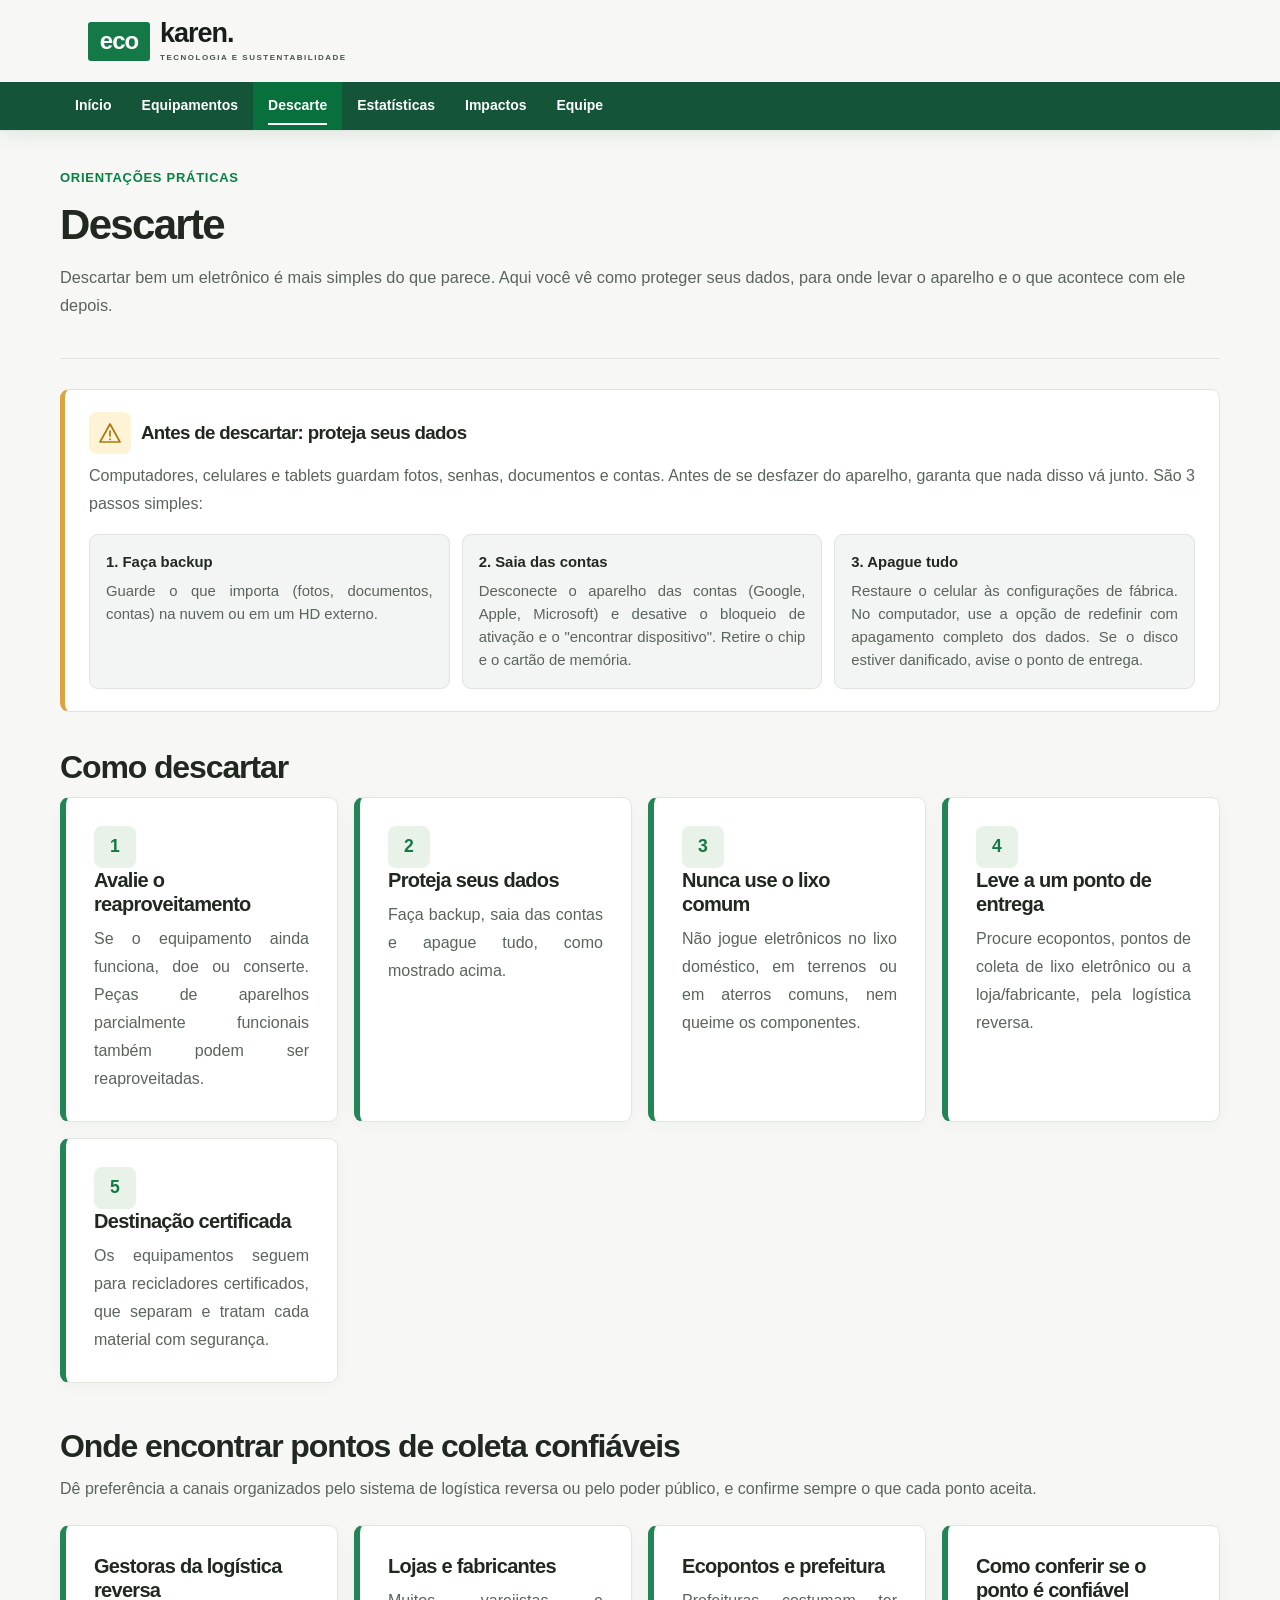
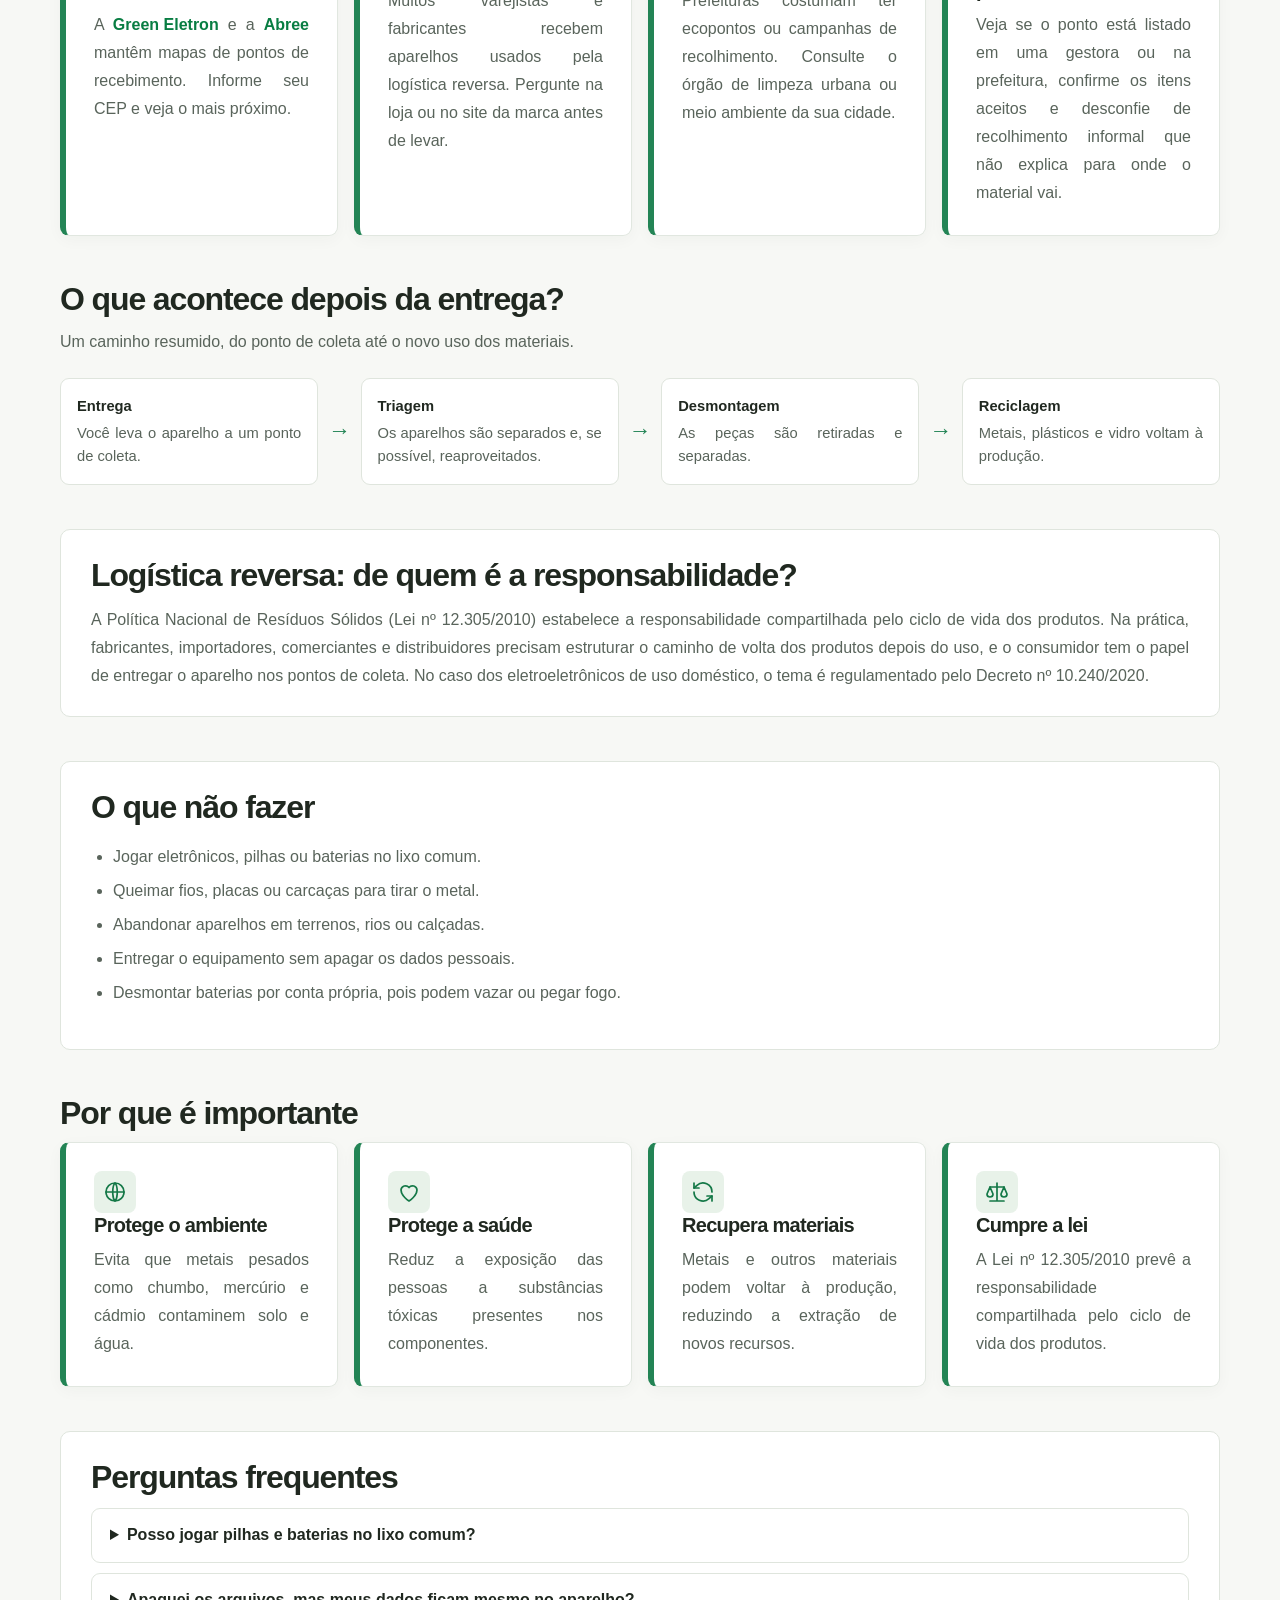
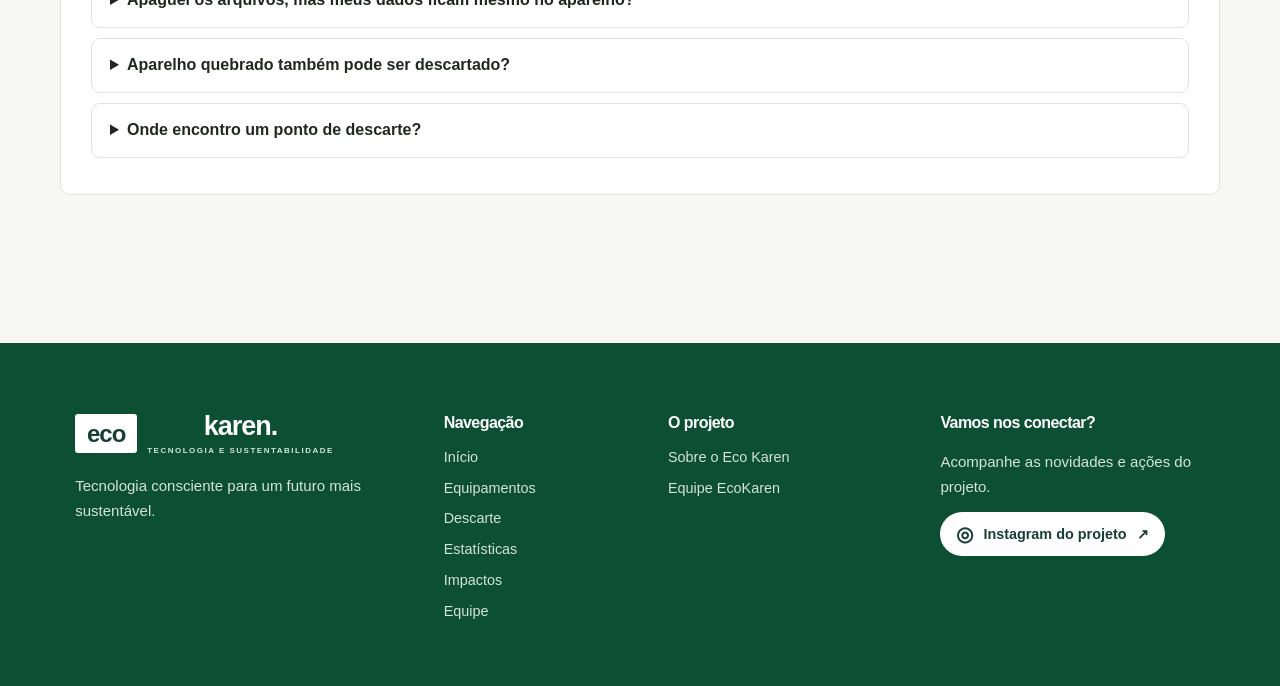
==== commit 9b9ad817: "Add files via upload" ====
--- a/descarte.html
+++ b/descarte.html
@@ -13,9 +13,8 @@
 
   <header class="site-header">
     <div class="topbar">
-      <a class="brand" href="index.html" aria-label="Eco Karen - início">
-        <img src="img/" alt="">
-      </a>
+      <a class="brand" href="index.html" aria-label="Eco Karen — início"><span class="brand-eco">eco</span><span
+          class="brand-name">karen.<small>TECNOLOGIA E SUSTENTABILIDADE</small></span></a>
     </div>
     <button class="menu-toggle" type="button" aria-expanded="false"
       aria-controls="menu-principal"><span></span><span></span><span></span><span class="sr-only">Abrir
--- a/css/style.css
+++ b/css/style.css
@@ -1042,220 +1042,1425 @@
 }
 
 /* Ajustes de organização do conteúdo */
-main { max-width: 1120px; margin: 0 auto; padding: 38px 24px 64px; }
-main > h2, main > .secao-titulo h2 { letter-spacing: -.025em; }
-main .sub { max-width: 760px; color: var(--texto-suave); margin-top: -6px; margin-bottom: 28px; }
-.texto { max-width: 900px; margin: 22px auto; padding: 26px 30px; background: var(--branco); border: 1px solid var(--borda); border-radius: var(--raio); box-shadow: var(--sombra); }
-.texto h3 { margin-top: 22px; margin-bottom: 8px; }
-.texto h3:first-child { margin-top: 0; }
-.texto p { margin: 0 0 16px; color: var(--texto-suave); }
-.texto p:last-child { margin-bottom: 0; }
-.sobre-grid { align-items: stretch; margin: 26px 0; }
-.sobre-card { padding: 24px; border: 1px solid var(--borda); border-radius: var(--raio); background: var(--branco); box-shadow: var(--sombra); }
-.sobre-card h3 { color: var(--verde); margin-bottom: 10px; }
-.sobre-card p, .sobre-nome p { color: var(--texto-suave); margin-bottom: 0; }
-.sobre-nome { padding: 24px 28px; margin: 22px 0; border-radius: var(--raio); background: var(--verde-claro); border: 1px solid var(--borda); }
-main section { margin: 30px 0; }
-main section h3 { margin-bottom: 12px; }
-main section p { max-width: 78ch; }
-@media (max-width: 640px) { main { padding: 26px 16px 44px; } .texto { padding: 20px; } .sobre-card { padding: 20px; } }
+main {
+    max-width: 1120px;
+    margin: 0 auto;
+    padding: 38px 24px 64px;
+}
+
+main>h2, main>.secao-titulo h2 {
+    letter-spacing: -.025em;
+}
+
+main .sub {
+    max-width: 760px;
+    color: var(--texto-suave);
+    margin-top: -6px;
+    margin-bottom: 28px;
+}
+
+.texto {
+    max-width: 900px;
+    margin: 22px auto;
+    padding: 26px 30px;
+    background: var(--branco);
+    border: 1px solid var(--borda);
+    border-radius: var(--raio);
+    box-shadow: var(--sombra);
+}
+
+.texto h3 {
+    margin-top: 22px;
+    margin-bottom: 8px;
+}
+
+.texto h3:first-child {
+    margin-top: 0;
+}
+
+.texto p {
+    margin: 0 0 16px;
+    color: var(--texto-suave);
+}
+
+.texto p:last-child {
+    margin-bottom: 0;
+}
+
+.sobre-grid {
+    align-items: stretch;
+    margin: 26px 0;
+}
+
+.sobre-card {
+    padding: 24px;
+    border: 1px solid var(--borda);
+    border-radius: var(--raio);
+    background: var(--branco);
+    box-shadow: var(--sombra);
+}
+
+.sobre-card h3 {
+    color: var(--verde);
+    margin-bottom: 10px;
+}
+
+.sobre-card p, .sobre-nome p {
+    color: var(--texto-suave);
+    margin-bottom: 0;
+}
+
+.sobre-nome {
+    padding: 24px 28px;
+    margin: 22px 0;
+    border-radius: var(--raio);
+    background: var(--verde-claro);
+    border: 1px solid var(--borda);
+}
+
+main section {
+    margin: 30px 0;
+}
+
+main section h3 {
+    margin-bottom: 12px;
+}
+
+main section p {
+    max-width: 78ch;
+}
+
+@media (max-width: 640px) {
+    main {
+        padding: 26px 16px 44px;
+    }
+
+    .texto {
+        padding: 20px;
+    }
+
+    .sobre-card {
+        padding: 20px;
+    }
+}
 
 
 /* ECO KAREN — portal editorial */
-.logo { white-space: nowrap; }
-nav.menu a.ativo { color: var(--verde); background: var(--verde-claro); font-weight: 800; }
-.titulo-pagina { font-size: clamp(2rem, 4vw, 3.2rem); letter-spacing: -.04em; margin-bottom: 12px; }
-.eyebrow { display:inline-block; color: var(--verde-medio); font-size:.76rem; font-weight:800; letter-spacing:.13em; margin-bottom:12px; }
-.editorial-top { display:flex; align-items:end; justify-content:space-between; gap:20px; margin-bottom:24px; }
-.editorial-top h2 { margin-bottom:0; }
-.link-seta { display:inline-flex; gap:8px; align-items:center; color:var(--verde-medio); font-weight:800; }
-.link-seta:hover, .referencia-materia a:hover, .referencias-bloco a:hover { text-decoration:underline; }
-.noticia-destaque { display:grid; grid-template-columns:1.15fr 1fr; background:#fff; border:1px solid var(--borda); border-radius:var(--raio); overflow:hidden; box-shadow:var(--sombra); }
-.noticia-foto, .materia-imagem { min-height:300px; position:relative; display:flex; align-items:flex-end; padding:22px; background-size:cover; background-position:center; }
-.noticia-foto::before, .materia-imagem::before { content:""; position:absolute; inset:0; background:linear-gradient(0deg,rgba(10,35,26,.72),rgba(10,35,26,.05) 75%); }
-.noticia-foto span, .materia-imagem span { position:relative; z-index:1; color:white; font-size:.75rem; font-weight:800; letter-spacing:.12em; }
-.foto-circuito { background-image:linear-gradient(135deg,#214c3b,#6f9971 48%,#d6e0b6); }
-.foto-computador { background-image:linear-gradient(135deg,#18382f,#527b68 50%,#a9b9a4); }
-.foto-descarte { background-image:linear-gradient(135deg,#214c3b,#829c76 50%,#d9d8b9); }
-.noticia-texto { padding:clamp(24px,4vw,42px); align-self:center; }
-.noticia-texto h3 { font-size:clamp(1.45rem,2.7vw,2.2rem); margin:.45rem 0 1rem; }
-.data-noticia, .mini-categoria { color:var(--verde-medio); font-size:.72rem; font-weight:800; letter-spacing:.12em; }
-.noticias-mini { display:grid; grid-template-columns:repeat(3,minmax(0,1fr)); gap:0; margin-top:18px; border-top:1px solid var(--borda); border-bottom:1px solid var(--borda); }
-.noticias-mini a { padding:22px 20px; display:flex; flex-direction:column; gap:9px; border-right:1px solid var(--borda); }
-.noticias-mini a:first-child { padding-left:0; }
-.noticias-mini a:last-child { border-right:0; }
-.noticias-mini strong { color:var(--texto); line-height:1.35; font-size:1.05rem; }
-.noticias-mini span:last-child { font-size:.88rem; color:var(--texto-suave); }
-.faixa-projeto { background:#eaf3ec; }
-.faixa-projeto-inner { display:flex; align-items:center; justify-content:space-between; gap:32px; }
-.faixa-projeto-inner > div { max-width:760px; }
-.faixa-projeto-inner p { margin-bottom:0; }
-.filtro-noticias { display:flex; align-items:center; gap:12px; margin:0 0 24px; padding:14px 0; border-top:1px solid var(--borda); border-bottom:1px solid var(--borda); }
-.filtro-noticias label { font-weight:700; font-size:.9rem; }
-.filtro-noticias select, .filters select { border:1px solid #cbd8ce; border-radius:8px; padding:10px 12px; background:white; color:var(--texto); font:inherit; }
-.filtro-noticias span { margin-left:auto; color:var(--texto-suave); font-size:.9rem; }
-.noticias-lista { display:flex; flex-direction:column; gap:26px; }
-.materia { display:grid; grid-template-columns:minmax(230px,.8fr) 1.2fr; gap:clamp(22px,4vw,44px); padding:0 0 26px; border-bottom:1px solid var(--borda); }
-.materia-destaque { grid-template-columns:1fr 1.15fr; }
-.materia-imagem { min-height:240px; border-radius:14px; overflow:hidden; }
-.materia-conteudo h2 { font-size:clamp(1.4rem,2.5vw,2rem); margin:.45rem 0 .8rem; }
-.materia-conteudo p { max-width:760px; }
-.referencia-materia { margin-top:16px; font-size:.84rem; }
-.referencia-materia a, .referencias-bloco a, .destaque a { color:var(--verde-medio); text-decoration:underline; font-weight:700; }
-.referencias-bloco { margin-top:44px; padding:26px clamp(20px,4vw,36px); border-left:4px solid var(--verde-medio); background:#edf4ee; border-radius:0 14px 14px 0; }
-.referencias-bloco ul { padding-left:22px; color:var(--texto-suave); }
-.referencias-bloco li { margin:.55rem 0; }
-[hidden] { display:none !important; }
-.pc-card { text-align:left; }
-.pc-cabecalho { display:flex; align-items:center; justify-content:space-between; gap:10px; margin-bottom:16px; }
-.pc-id { font-weight:800; color:var(--verde-medio); letter-spacing:.08em; }
-.pc-status { display:inline-block; padding:5px 9px; border-radius:100px; font-size:.72rem; font-weight:800; line-height:1.35; }
-.status-funcional { background:#e2f4e7; color:#23633c; }
-.status-parcial { background:#fff1d4; color:#805511; }
-.status-inservivel { background:#fbe5e2; color:#943e35; }
-.pc-nota { display:block; border-top:1px solid var(--borda); padding-top:12px; margin-top:14px; color:var(--cinza); font-size:.78rem; }
-.projeto-intro { display:grid; grid-template-columns:1.4fr .8fr; gap:32px; align-items:center; margin:32px 0 54px; }
-.projeto-citacao { background:var(--verde); color:white; border-radius:var(--raio); padding:clamp(24px,4vw,38px); }
-.projeto-citacao span { font-size:.72rem; letter-spacing:.14em; font-weight:800; color:#b9d9bf; }
-.projeto-citacao p { color:white; font:800 clamp(1.35rem,2.3vw,1.9rem)/1.35 Manrope, sans-serif; margin:14px 0 0; }
-.secao-conteudo { margin:46px 0; }
-.secao-conteudo h2, .projeto-intro h2 { font-size:clamp(1.5rem,2.8vw,2.1rem); }
-.passos-projeto { display:grid; grid-template-columns:repeat(4,minmax(0,1fr)); gap:16px; margin-top:22px; }
-.passos-projeto article { padding:22px 18px; border-top:3px solid var(--verde-medio); background:#fff; border-radius:0 0 12px 12px; }
-.passos-projeto article > span { font-weight:800; color:var(--verde-medio); font-size:1.5rem; }
-.passos-projeto h3 { margin:12px 0 8px; }
-.passos-projeto p { margin:0; font-size:.92rem; }
-.resumo-resultados { display:grid; grid-template-columns:repeat(3,minmax(0,1fr)); gap:14px; max-width:700px; margin:22px 0; }
-.resumo-resultados div { background:white; border:1px solid var(--borda); border-radius:12px; padding:18px; display:flex; flex-direction:column; }
-.resumo-resultados strong { font-size:2rem; color:var(--verde-medio); line-height:1.2; }
-.resumo-resultados span { color:var(--texto-suave); font-size:.9rem; }
-.nota-metodo { font-size:.85rem; }
+.logo {
+    white-space: nowrap;
+}
+
+nav.menu a.ativo {
+    color: var(--verde);
+    background: var(--verde-claro);
+    font-weight: 800;
+}
+
+.titulo-pagina {
+    font-size: clamp(2rem, 4vw, 3.2rem);
+    letter-spacing: -.04em;
+    margin-bottom: 12px;
+}
+
+.eyebrow {
+    display: inline-block;
+    color: var(--verde-medio);
+    font-size: .76rem;
+    font-weight: 800;
+    letter-spacing: .13em;
+    margin-bottom: 12px;
+}
+
+.editorial-top {
+    display: flex;
+    align-items: end;
+    justify-content: space-between;
+    gap: 20px;
+    margin-bottom: 24px;
+}
+
+.editorial-top h2 {
+    margin-bottom: 0;
+}
+
+.link-seta {
+    display: inline-flex;
+    gap: 8px;
+    align-items: center;
+    color: var(--verde-medio);
+    font-weight: 800;
+}
+
+.link-seta:hover, .referencia-materia a:hover, .referencias-bloco a:hover {
+    text-decoration: underline;
+}
+
+.noticia-destaque {
+    display: grid;
+    grid-template-columns: 1.15fr 1fr;
+    background: #fff;
+    border: 1px solid var(--borda);
+    border-radius: var(--raio);
+    overflow: hidden;
+    box-shadow: var(--sombra);
+}
+
+.noticia-foto, .materia-imagem {
+    min-height: 300px;
+    position: relative;
+    display: flex;
+    align-items: flex-end;
+    padding: 22px;
+    background-size: cover;
+    background-position: center;
+}
+
+.noticia-foto::before, .materia-imagem::before {
+    content: "";
+    position: absolute;
+    inset: 0;
+    background: linear-gradient(0deg, rgba(10, 35, 26, .72), rgba(10, 35, 26, .05) 75%);
+}
+
+.noticia-foto span, .materia-imagem span {
+    position: relative;
+    z-index: 1;
+    color: white;
+    font-size: .75rem;
+    font-weight: 800;
+    letter-spacing: .12em;
+}
+
+.foto-circuito {
+    background-image: linear-gradient(135deg, #214c3b, #6f9971 48%, #d6e0b6);
+}
+
+.foto-computador {
+    background-image: linear-gradient(135deg, #18382f, #527b68 50%, #a9b9a4);
+}
+
+.foto-descarte {
+    background-image: linear-gradient(135deg, #214c3b, #829c76 50%, #d9d8b9);
+}
+
+.noticia-texto {
+    padding: clamp(24px, 4vw, 42px);
+    align-self: center;
+}
+
+.noticia-texto h3 {
+    font-size: clamp(1.45rem, 2.7vw, 2.2rem);
+    margin: .45rem 0 1rem;
+}
+
+.data-noticia, .mini-categoria {
+    color: var(--verde-medio);
+    font-size: .72rem;
+    font-weight: 800;
+    letter-spacing: .12em;
+}
+
+.noticias-mini {
+    display: grid;
+    grid-template-columns: repeat(3, minmax(0, 1fr));
+    gap: 0;
+    margin-top: 18px;
+    border-top: 1px solid var(--borda);
+    border-bottom: 1px solid var(--borda);
+}
+
+.noticias-mini a {
+    padding: 22px 20px;
+    display: flex;
+    flex-direction: column;
+    gap: 9px;
+    border-right: 1px solid var(--borda);
+}
+
+.noticias-mini a:first-child {
+    padding-left: 0;
+}
+
+.noticias-mini a:last-child {
+    border-right: 0;
+}
+
+.noticias-mini strong {
+    color: var(--texto);
+    line-height: 1.35;
+    font-size: 1.05rem;
+}
+
+.noticias-mini span:last-child {
+    font-size: .88rem;
+    color: var(--texto-suave);
+}
+
+.faixa-projeto {
+    background: #eaf3ec;
+}
+
+.faixa-projeto-inner {
+    display: flex;
+    align-items: center;
+    justify-content: space-between;
+    gap: 32px;
+}
+
+.faixa-projeto-inner>div {
+    max-width: 760px;
+}
+
+.faixa-projeto-inner p {
+    margin-bottom: 0;
+}
+
+.filtro-noticias {
+    display: flex;
+    align-items: center;
+    gap: 12px;
+    margin: 0 0 24px;
+    padding: 14px 0;
+    border-top: 1px solid var(--borda);
+    border-bottom: 1px solid var(--borda);
+}
+
+.filtro-noticias label {
+    font-weight: 700;
+    font-size: .9rem;
+}
+
+.filtro-noticias select, .filters select {
+    border: 1px solid #cbd8ce;
+    border-radius: 8px;
+    padding: 10px 12px;
+    background: white;
+    color: var(--texto);
+    font: inherit;
+}
+
+.filtro-noticias span {
+    margin-left: auto;
+    color: var(--texto-suave);
+    font-size: .9rem;
+}
+
+.noticias-lista {
+    display: flex;
+    flex-direction: column;
+    gap: 26px;
+}
+
+.materia {
+    display: grid;
+    grid-template-columns: minmax(230px, .8fr) 1.2fr;
+    gap: clamp(22px, 4vw, 44px);
+    padding: 0 0 26px;
+    border-bottom: 1px solid var(--borda);
+}
+
+.materia-destaque {
+    grid-template-columns: 1fr 1.15fr;
+}
+
+.materia-imagem {
+    min-height: 240px;
+    border-radius: 14px;
+    overflow: hidden;
+}
+
+.materia-conteudo h2 {
+    font-size: clamp(1.4rem, 2.5vw, 2rem);
+    margin: .45rem 0 .8rem;
+}
+
+.materia-conteudo p {
+    max-width: 760px;
+}
+
+.referencia-materia {
+    margin-top: 16px;
+    font-size: .84rem;
+}
+
+.referencia-materia a, .referencias-bloco a, .destaque a {
+    color: var(--verde-medio);
+    text-decoration: underline;
+    font-weight: 700;
+}
+
+.referencias-bloco {
+    margin-top: 44px;
+    padding: 26px clamp(20px, 4vw, 36px);
+    border-left: 4px solid var(--verde-medio);
+    background: #edf4ee;
+    border-radius: 0 14px 14px 0;
+}
+
+.referencias-bloco ul {
+    padding-left: 22px;
+    color: var(--texto-suave);
+}
+
+.referencias-bloco li {
+    margin: .55rem 0;
+}
+
+[hidden] {
+    display: none !important;
+}
+
+.pc-card {
+    text-align: left;
+}
+
+.pc-cabecalho {
+    display: flex;
+    align-items: center;
+    justify-content: space-between;
+    gap: 10px;
+    margin-bottom: 16px;
+}
+
+.pc-id {
+    font-weight: 800;
+    color: var(--verde-medio);
+    letter-spacing: .08em;
+}
+
+.pc-status {
+    display: inline-block;
+    padding: 5px 9px;
+    border-radius: 100px;
+    font-size: .72rem;
+    font-weight: 800;
+    line-height: 1.35;
+}
+
+.status-funcional {
+    background: #e2f4e7;
+    color: #23633c;
+}
+
+.status-parcial {
+    background: #fff1d4;
+    color: #805511;
+}
+
+.status-inservivel {
+    background: #fbe5e2;
+    color: #943e35;
+}
+
+.pc-nota {
+    display: block;
+    border-top: 1px solid var(--borda);
+    padding-top: 12px;
+    margin-top: 14px;
+    color: var(--cinza);
+    font-size: .78rem;
+}
+
+.projeto-intro {
+    display: grid;
+    grid-template-columns: 1.4fr .8fr;
+    gap: 32px;
+    align-items: center;
+    margin: 32px 0 54px;
+}
+
+.projeto-citacao {
+    background: var(--verde);
+    color: white;
+    border-radius: var(--raio);
+    padding: clamp(24px, 4vw, 38px);
+}
+
+.projeto-citacao span {
+    font-size: .72rem;
+    letter-spacing: .14em;
+    font-weight: 800;
+    color: #b9d9bf;
+}
+
+.projeto-citacao p {
+    color: white;
+    font: 800 clamp(1.35rem, 2.3vw, 1.9rem)/1.35 Manrope, sans-serif;
+    margin: 14px 0 0;
+}
+
+.secao-conteudo {
+    margin: 46px 0;
+}
+
+.secao-conteudo h2, .projeto-intro h2 {
+    font-size: clamp(1.5rem, 2.8vw, 2.1rem);
+}
+
+.passos-projeto {
+    display: grid;
+    grid-template-columns: repeat(4, minmax(0, 1fr));
+    gap: 16px;
+    margin-top: 22px;
+}
+
+.passos-projeto article {
+    padding: 22px 18px;
+    border-top: 3px solid var(--verde-medio);
+    background: #fff;
+    border-radius: 0 0 12px 12px;
+}
+
+.passos-projeto article>span {
+    font-weight: 800;
+    color: var(--verde-medio);
+    font-size: 1.5rem;
+}
+
+.passos-projeto h3 {
+    margin: 12px 0 8px;
+}
+
+.passos-projeto p {
+    margin: 0;
+    font-size: .92rem;
+}
+
+.resumo-resultados {
+    display: grid;
+    grid-template-columns: repeat(3, minmax(0, 1fr));
+    gap: 14px;
+    max-width: 700px;
+    margin: 22px 0;
+}
+
+.resumo-resultados div {
+    background: white;
+    border: 1px solid var(--borda);
+    border-radius: 12px;
+    padding: 18px;
+    display: flex;
+    flex-direction: column;
+}
+
+.resumo-resultados strong {
+    font-size: 2rem;
+    color: var(--verde-medio);
+    line-height: 1.2;
+}
+
+.resumo-resultados span {
+    color: var(--texto-suave);
+    font-size: .9rem;
+}
+
+.nota-metodo {
+    font-size: .85rem;
+}
+
 @media(max-width:760px) {
- .noticia-destaque,.materia,.materia-destaque,.projeto-intro { grid-template-columns:1fr; }
- .noticia-foto { min-height:220px; }
- .noticias-mini { grid-template-columns:1fr; }
- .noticias-mini a, .noticias-mini a:first-child { padding:18px 0; border-right:0; border-bottom:1px solid var(--borda); }
- .noticias-mini a:last-child { border-bottom:0; }
- .editorial-top,.faixa-projeto-inner { align-items:flex-start; flex-direction:column; }
- .passos-projeto { grid-template-columns:repeat(2,minmax(0,1fr)); }
- .filtro-noticias { flex-wrap:wrap; }
- .filtro-noticias span { margin-left:0; width:100%; }
-}
-@media(max-width:430px) { .passos-projeto,.resumo-resultados { grid-template-columns:1fr; } }
+    .noticia-destaque, .materia, .materia-destaque, .projeto-intro {
+        grid-template-columns: 1fr;
+    }
+
+    .noticia-foto {
+        min-height: 220px;
+    }
+
+    .noticias-mini {
+        grid-template-columns: 1fr;
+    }
+
+    .noticias-mini a, .noticias-mini a:first-child {
+        padding: 18px 0;
+        border-right: 0;
+        border-bottom: 1px solid var(--borda);
+    }
+
+    .noticias-mini a:last-child {
+        border-bottom: 0;
+    }
+
+    .editorial-top, .faixa-projeto-inner {
+        align-items: flex-start;
+        flex-direction: column;
+    }
+
+    .passos-projeto {
+        grid-template-columns: repeat(2, minmax(0, 1fr));
+    }
+
+    .filtro-noticias {
+        flex-wrap: wrap;
+    }
+
+    .filtro-noticias span {
+        margin-left: 0;
+        width: 100%;
+    }
+}
+
+@media(max-width:430px) {
+    .passos-projeto, .resumo-resultados {
+        grid-template-columns: 1fr;
+    }
+}
 
 
 /* ===== Identidade editorial baseada na referência Eco Karen ===== */
-:root{--verde:#138348;--verde-escuro:#086638;--verde-medio:#19814b;--verde-claro:#e8f4ec;--verde-suave:#f2f5f3;--texto:#17231e;--texto-suave:#5f6c65;--fundo:#f3f5f3;--borda:#dce4de;--raio:2px;--sombra:none}
-body{background:var(--fundo);font-family:Arial,Helvetica,sans-serif;line-height:1.55;color:var(--texto)}
-h1,h2,h3,h4{font-family:Arial,Helvetica,sans-serif;color:#17231e;letter-spacing:-.025em}
-p{line-height:1.65}
-.site-header{position:relative;z-index:20;background:#fff;box-shadow:none}
-.topbar{max-width:1160px;margin:auto;min-height:82px;padding:14px 0;display:flex;align-items:center;justify-content:space-between;gap:24px}
-.brand{display:flex;align-items:center;gap:10px;color:#171d1a;text-decoration:none;white-space:nowrap}
-.brand-eco{display:grid;place-items:center;background:#128348;color:white;border-radius:5px;width:62px;height:39px;font-weight:800;font-size:24px;letter-spacing:-1px}
-.brand-name{font-size:27px;font-weight:800;line-height:1;letter-spacing:-1px}
-.brand-name small{display:block;font-size:8px;letter-spacing:1.5px;font-weight:700;margin-top:7px;color:#46554c}
-.site-search{display:flex;width:min(390px,45vw);height:47px;border:1px solid #cfd9d1;background:#fff}
-.site-search input{width:100%;min-width:0;border:0;padding:0 12px;font:16px Arial,sans-serif;outline-offset:-3px;color:var(--texto)}
-.site-search button{width:46px;flex:0 0 46px;border:0;background:#128348;color:white;font-size:27px;cursor:pointer}
-nav.menu{background:#168148;display:flex;justify-content:flex-start;gap:0;flex-wrap:wrap;padding:0 max(calc((100% - 1160px)/2),24px)}
-nav.menu a{color:white;padding:13px 15px;border-radius:0;font-size:14px;font-weight:700;transition:background .18s}
-nav.menu a:hover,nav.menu a.ativo{background:#08703c;color:white}
-.sr-only{position:absolute;width:1px;height:1px;padding:0;margin:-1px;overflow:hidden;clip:rect(0,0,0,0);white-space:nowrap;border:0}
-.home-main{max-width:1160px;margin:28px auto 0;padding:0 0}
-.lead-grid{display:grid;grid-template-columns:minmax(0, 2.1fr) minmax(260px,.85fr);gap:24px;align-items:stretch}
-.lead-story{display:grid;grid-template-columns:1fr 1fr;background:#fff;border:1px solid var(--borda);min-height:350px}
-.lead-image{min-height:350px;overflow:hidden;background:#e5ebe6}
-.lead-image img{width:100%;height:100%;object-fit:cover;min-height:350px}
-.lead-copy{padding:30px 26px;display:flex;flex-direction:column;align-items:flex-start;justify-content:center}
-.eyebrow{color:#078044;font-weight:800;letter-spacing:.055em;font-size:13px}
-.lead-copy h1{font-size:clamp(27px,3vw,38px);line-height:1.12;margin:16px 0 14px;font-weight:800}
-.lead-copy p{font-size:16px;margin:0 0 18px;color:#5f6963}
-.link-seta{color:#087d42;font-weight:800}
-.em-foco{background:#fff;border:1px solid var(--borda);padding:23px 20px}
-.em-foco h2{font-size:20px;padding-bottom:15px;border-bottom:2px solid #148348;margin:0 0 4px}
-.em-foco>a{display:flex;gap:12px;align-items:center;justify-content:space-between;padding:14px 0;border-bottom:1px solid var(--borda);font-size:15px;line-height:1.4;font-weight:700}
-.em-foco>a:last-child{border-bottom:0}
-.em-foco>a span{color:#128348;font-size:20px;flex:0 0 auto}
-.faixa{padding:32px 0;background:transparent}
-.miolo{max-width:1160px;margin:0 auto}
-.faixa h2{font-size:28px;margin-bottom:8px}
-.faixa .sub{margin-bottom:22px}
-.numeros,.grid{gap:14px}
-.num,.card,.alerta,.passo,.materia,.referencias-bloco,.projeto-citacao,.destaque{border-radius:2px;box-shadow:none;border:1px solid var(--borda)}
-.editorial-top{display:flex;align-items:end;justify-content:space-between;gap:20px;margin-bottom:20px}
-.noticia-destaque{display:grid;grid-template-columns:1.1fr 1fr;background:#fff;border:1px solid var(--borda);border-radius:0;overflow:hidden}
-.noticia-foto{min-height:270px}
-.noticia-texto{padding:26px}
-.noticias-mini{display:grid;grid-template-columns:repeat(3,minmax(0,1fr));gap:14px;margin-top:16px}
-.noticias-mini>a{display:flex;flex-direction:column;gap:8px;background:#fff;border:1px solid var(--borda);padding:18px;min-height:150px}
-.mini-categoria{font-size:11px;color:#138348;font-weight:800;letter-spacing:.06em}
-.faixa-projeto{background:#e9f2eb;border-top:1px solid var(--borda)}
-.faixa-projeto-inner{display:flex;align-items:center;justify-content:space-between;gap:28px}
-.rodape{margin-top:24px;background:#fff;border-top:1px solid var(--borda);padding:22px max(calc((100% - 1160px)/2),24px);text-align:left}
-.btn{background:#138348;border-radius:2px;box-shadow:none}
-.btn.o{background:#fff;color:#138348;border:1px solid #138348}
-.titulo-pagina{font-size:clamp(30px,4vw,42px)}
-.secao-titulo{max-width:1160px;margin:35px auto 24px;padding:0 0 22px;border-bottom:1px solid var(--borda)}
-.secao-conteudo,.projeto-intro,.resumo-resultados,.equipamentos-grid,.noticias-lista{max-width:1160px;margin-left:auto;margin-right:auto}
-.materia{background:#fff;border-radius:0}
-.materia-imagem{border-radius:0}
-@media(max-width:900px){.topbar{padding:14px 22px}.home-main,.miolo,.secao-titulo{margin-left:22px;margin-right:22px}.lead-grid{grid-template-columns:1fr}.lead-story{min-height:300px}.em-foco{padding:20px}.secao-titulo{margin-top:28px}}
-@media(max-width:650px){.topbar{align-items:stretch;flex-direction:column;gap:13px}.site-search{width:100%}.brand-name{font-size:25px}nav.menu{padding:0 12px}nav.menu a{padding:11px 10px;font-size:13px}.home-main,.miolo,.secao-titulo{margin-left:14px;margin-right:14px}.lead-story{grid-template-columns:1fr}.lead-image,.lead-image img{min-height:230px;height:230px}.lead-copy{padding:22px}.lead-copy h1{font-size:30px}.noticia-destaque{grid-template-columns:1fr}.noticia-foto{min-height:210px}.noticias-mini{grid-template-columns:1fr}.editorial-top,.faixa-projeto-inner{align-items:flex-start;flex-direction:column}.faixa{padding:26px 0}.rodape{padding:20px 14px}.secao-titulo{padding-bottom:18px}}
+:root {
+    --verde: #138348;
+    --verde-escuro: #086638;
+    --verde-medio: #19814b;
+    --verde-claro: #e8f4ec;
+    --verde-suave: #f2f5f3;
+    --texto: #17231e;
+    --texto-suave: #5f6c65;
+    --fundo: #f3f5f3;
+    --borda: #dce4de;
+    --raio: 2px;
+    --sombra: none
+}
+
+body {
+    background: var(--fundo);
+    font-family: Arial, Helvetica, sans-serif;
+    line-height: 1.55;
+    color: var(--texto)
+}
+
+h1, h2, h3, h4 {
+    font-family: Arial, Helvetica, sans-serif;
+    color: #17231e;
+    letter-spacing: -.025em
+}
+
+p {
+    line-height: 1.65
+}
+
+.site-header {
+    position: relative;
+    z-index: 20;
+    background: #fff;
+    box-shadow: none
+}
+
+.topbar {
+    max-width: 1160px;
+    margin: auto;
+    min-height: 82px;
+    padding: 14px 0;
+    display: flex;
+    align-items: center;
+    justify-content: space-between;
+    gap: 24px
+}
+
+.brand {
+    display: flex;
+    align-items: center;
+    gap: 10px;
+    color: #171d1a;
+    text-decoration: none;
+    white-space: nowrap
+}
+
+.brand-eco {
+    display: grid;
+    place-items: center;
+    background: #128348;
+    color: white;
+    border-radius: 5px;
+    width: 62px;
+    height: 39px;
+    font-weight: 800;
+    font-size: 24px;
+    letter-spacing: -1px
+}
+
+.brand-name {
+    font-size: 27px;
+    font-weight: 800;
+    line-height: 1;
+    letter-spacing: -1px
+}
+
+.brand-name small {
+    display: block;
+    font-size: 8px;
+    letter-spacing: 1.5px;
+    font-weight: 700;
+    margin-top: 7px;
+    color: #46554c
+}
+
+.site-search {
+    display: flex;
+    width: min(390px, 45vw);
+    height: 47px;
+    border: 1px solid #cfd9d1;
+    background: #fff
+}
+
+.site-search input {
+    width: 100%;
+    min-width: 0;
+    border: 0;
+    padding: 0 12px;
+    font: 16px Arial, sans-serif;
+    outline-offset: -3px;
+    color: var(--texto)
+}
+
+.site-search button {
+    width: 46px;
+    flex: 0 0 46px;
+    border: 0;
+    background: #128348;
+    color: white;
+    font-size: 27px;
+    cursor: pointer
+}
+
+nav.menu {
+    background: #168148;
+    display: flex;
+    justify-content: flex-start;
+    gap: 0;
+    flex-wrap: wrap;
+    padding: 0 max(calc((100% - 1160px)/2), 24px)
+}
+
+nav.menu a {
+    color: white;
+    padding: 13px 15px;
+    border-radius: 0;
+    font-size: 14px;
+    font-weight: 700;
+    transition: background .18s
+}
+
+nav.menu a:hover, nav.menu a.ativo {
+    background: #08703c;
+    color: white
+}
+
+.sr-only {
+    position: absolute;
+    width: 1px;
+    height: 1px;
+    padding: 0;
+    margin: -1px;
+    overflow: hidden;
+    clip: rect(0, 0, 0, 0);
+    white-space: nowrap;
+    border: 0
+}
+
+.home-main {
+    max-width: 1160px;
+    margin: 28px auto 0;
+    padding: 0 0
+}
+
+.lead-grid {
+    display: grid;
+    grid-template-columns: minmax(0, 2.1fr) minmax(260px, .85fr);
+    gap: 24px;
+    align-items: stretch
+}
+
+.lead-story {
+    display: grid;
+    grid-template-columns: 1fr 1fr;
+    background: #fff;
+    border: 1px solid var(--borda);
+    min-height: 350px
+}
+
+.lead-image {
+    min-height: 350px;
+    overflow: hidden;
+    background: #e5ebe6
+}
+
+.lead-image img {
+    width: 100%;
+    height: 100%;
+    object-fit: cover;
+    min-height: 350px
+}
+
+.lead-copy {
+    padding: 30px 26px;
+    display: flex;
+    flex-direction: column;
+    align-items: flex-start;
+    justify-content: center
+}
+
+.eyebrow {
+    color: #078044;
+    font-weight: 800;
+    letter-spacing: .055em;
+    font-size: 13px
+}
+
+.lead-copy h1 {
+    font-size: clamp(27px, 3vw, 38px);
+    line-height: 1.12;
+    margin: 16px 0 14px;
+    font-weight: 800
+}
+
+.lead-copy p {
+    font-size: 16px;
+    margin: 0 0 18px;
+    color: #5f6963
+}
+
+.link-seta {
+    color: #087d42;
+    font-weight: 800
+}
+
+.em-foco {
+    background: #fff;
+    border: 1px solid var(--borda);
+    padding: 23px 20px
+}
+
+.em-foco h2 {
+    font-size: 20px;
+    padding-bottom: 15px;
+    border-bottom: 2px solid #148348;
+    margin: 0 0 4px
+}
+
+.em-foco>a {
+    display: flex;
+    gap: 12px;
+    align-items: center;
+    justify-content: space-between;
+    padding: 14px 0;
+    border-bottom: 1px solid var(--borda);
+    font-size: 15px;
+    line-height: 1.4;
+    font-weight: 700
+}
+
+.em-foco>a:last-child {
+    border-bottom: 0
+}
+
+.em-foco>a span {
+    color: #128348;
+    font-size: 20px;
+    flex: 0 0 auto
+}
+
+.faixa {
+    padding: 32px 0;
+    background: transparent
+}
+
+.miolo {
+    max-width: 1160px;
+    margin: 0 auto
+}
+
+.faixa h2 {
+    font-size: 28px;
+    margin-bottom: 8px
+}
+
+.faixa .sub {
+    margin-bottom: 22px
+}
+
+.numeros, .grid {
+    gap: 14px
+}
+
+.num, .card, .alerta, .passo, .materia, .referencias-bloco, .projeto-citacao, .destaque {
+    border-radius: 2px;
+    box-shadow: none;
+    border: 1px solid var(--borda)
+}
+
+.editorial-top {
+    display: flex;
+    align-items: end;
+    justify-content: space-between;
+    gap: 20px;
+    margin-bottom: 20px
+}
+
+.noticia-destaque {
+    display: grid;
+    grid-template-columns: 1.1fr 1fr;
+    background: #fff;
+    border: 1px solid var(--borda);
+    border-radius: 0;
+    overflow: hidden
+}
+
+.noticia-foto {
+    min-height: 270px
+}
+
+.noticia-texto {
+    padding: 26px
+}
+
+.noticias-mini {
+    display: grid;
+    grid-template-columns: repeat(3, minmax(0, 1fr));
+    gap: 14px;
+    margin-top: 16px
+}
+
+.noticias-mini>a {
+    display: flex;
+    flex-direction: column;
+    gap: 8px;
+    background: #fff;
+    border: 1px solid var(--borda);
+    padding: 18px;
+    min-height: 150px
+}
+
+.mini-categoria {
+    font-size: 11px;
+    color: #138348;
+    font-weight: 800;
+    letter-spacing: .06em
+}
+
+.faixa-projeto {
+    background: #e9f2eb;
+    border-top: 1px solid var(--borda)
+}
+
+.faixa-projeto-inner {
+    display: flex;
+    align-items: center;
+    justify-content: space-between;
+    gap: 28px
+}
+
+.rodape {
+    margin-top: 24px;
+    background: #fff;
+    border-top: 1px solid var(--borda);
+    padding: 22px max(calc((100% - 1160px)/2), 24px);
+    text-align: left
+}
+
+.btn {
+    background: #138348;
+    border-radius: 2px;
+    box-shadow: none
+}
+
+.btn.o {
+    background: #fff;
+    color: #138348;
+    border: 1px solid #138348
+}
+
+.titulo-pagina {
+    font-size: clamp(30px, 4vw, 42px)
+}
+
+.secao-titulo {
+    max-width: 1160px;
+    margin: 35px auto 24px;
+    padding: 0 0 22px;
+    border-bottom: 1px solid var(--borda)
+}
+
+.secao-conteudo, .projeto-intro, .resumo-resultados, .equipamentos-grid, .noticias-lista {
+    max-width: 1160px;
+    margin-left: auto;
+    margin-right: auto
+}
+
+.materia {
+    background: #fff;
+    border-radius: 0
+}
+
+.materia-imagem {
+    border-radius: 0
+}
+
+@media(max-width:900px) {
+    .topbar {
+        padding: 14px 22px
+    }
+
+    .home-main, .miolo, .secao-titulo {
+        margin-left: 22px;
+        margin-right: 22px
+    }
+
+    .lead-grid {
+        grid-template-columns: 1fr
+    }
+
+    .lead-story {
+        min-height: 300px
+    }
+
+    .em-foco {
+        padding: 20px
+    }
+
+    .secao-titulo {
+        margin-top: 28px
+    }
+}
+
+@media(max-width:650px) {
+    .topbar {
+        align-items: stretch;
+        flex-direction: column;
+        gap: 13px
+    }
+
+    .site-search {
+        width: 100%
+    }
+
+    .brand-name {
+        font-size: 25px
+    }
+
+    nav.menu {
+        padding: 0 12px
+    }
+
+    nav.menu a {
+        padding: 11px 10px;
+        font-size: 13px
+    }
+
+    .home-main, .miolo, .secao-titulo {
+        margin-left: 14px;
+        margin-right: 14px
+    }
+
+    .lead-story {
+        grid-template-columns: 1fr
+    }
+
+    .lead-image, .lead-image img {
+        min-height: 230px;
+        height: 230px
+    }
+
+    .lead-copy {
+        padding: 22px
+    }
+
+    .lead-copy h1 {
+        font-size: 30px
+    }
+
+    .noticia-destaque {
+        grid-template-columns: 1fr
+    }
+
+    .noticia-foto {
+        min-height: 210px
+    }
+
+    .noticias-mini {
+        grid-template-columns: 1fr
+    }
+
+    .editorial-top, .faixa-projeto-inner {
+        align-items: flex-start;
+        flex-direction: column
+    }
+
+    .faixa {
+        padding: 26px 0
+    }
+
+    .rodape {
+        padding: 20px 14px
+    }
+
+    .secao-titulo {
+        padding-bottom: 18px
+    }
+}
 
 /* Ajustes visuais: mais personalidade, menos aparência de template */
-:root{--verde:#147847;--verde-escuro:#0d4f32;--verde-medio:#238455;--verde-claro:#e5f1e7;--fundo:#f7f8f5;--borda:#dfe5dd;--texto:#202820;--texto-suave:#59645b;--raio:10px}
-body{font-family:Arial,Helvetica,sans-serif;background:#f7f8f5;color:var(--texto)}
-h1,h2,h3,h4{color:#202820;letter-spacing:-.035em}
-.site-header{box-shadow:0 2px 8px rgba(20,45,28,.04)}
-.topbar{padding-left:clamp(16px,3vw,28px);padding-right:clamp(16px,3vw,28px)}
-.brand-eco{border-radius:3px;background:#147847}
-nav.menu{padding-left:max(calc((100% - 1160px)/2),16px);padding-right:max(calc((100% - 1160px)/2),16px)}
-nav.menu a{position:relative}
-nav.menu a.ativo:after{content:"";position:absolute;left:15px;right:15px;bottom:5px;height:2px;background:#fff}
-.home-main,.miolo,.secao-titulo,.secao-conteudo,.projeto-intro,.resumo-resultados{width:calc(100% - 40px);max-width:1160px}
-.lead-story,.em-foco,.noticia-destaque,.noticias-mini>a{border-radius:8px;overflow:hidden}
-.lead-story{box-shadow:0 8px 24px rgba(25,52,32,.06);border-color:#e5e9e2}
-.lead-copy h1{letter-spacing:-.045em}
-.lead-image img{transition:transform .45s ease}
-.lead-story:hover .lead-image img{transform:scale(1.025)}
-.em-foco{border-color:#e5e9e2;border-radius:8px}
-.em-foco h2{border-bottom-color:#d6e6d9}
-.faixa{padding-top:38px;padding-bottom:38px}
-.faixa h2,.secao-titulo h1,.secao-titulo h2{letter-spacing:-.04em}
-.faixa .sub,.secao-titulo p{max-width:760px}
-.card,.num,.alerta,.passo,.materia,.referencias-bloco,.projeto-citacao,.destaque{border-radius:9px}
-.card{border-color:#e1e7e0;box-shadow:0 4px 16px rgba(24,49,31,.035);transition:transform .18s ease,border-color .18s ease}
-.card:hover{transform:translateY(-2px);box-shadow:0 8px 22px rgba(24,49,31,.07);border-color:#c9d9ca}
-.btn{border-radius:5px}
-.materia{gap:28px}
-.materia-imagem{border-radius:8px}
-.noticia-foto{border-radius:0}
-.rodape{border-top:1px solid #e0e6de}
+:root {
+    --verde: #147847;
+    --verde-escuro: #0d4f32;
+    --verde-medio: #238455;
+    --verde-claro: #e5f1e7;
+    --fundo: #f7f8f5;
+    --borda: #dfe5dd;
+    --texto: #202820;
+    --texto-suave: #59645b;
+    --raio: 10px
+}
+
+body {
+    font-family: Arial, Helvetica, sans-serif;
+    background: #f7f8f5;
+    color: var(--texto)
+}
+
+h1, h2, h3, h4 {
+    color: #202820;
+    letter-spacing: -.035em
+}
+
+.site-header {
+    box-shadow: 0 2px 8px rgba(20, 45, 28, .04)
+}
+
+.topbar {
+    padding-left: clamp(16px, 3vw, 28px);
+    padding-right: clamp(16px, 3vw, 28px)
+}
+
+.brand-eco {
+    border-radius: 3px;
+    background: #147847
+}
+
+nav.menu {
+    padding-left: max(calc((100% - 1160px)/2), 16px);
+    padding-right: max(calc((100% - 1160px)/2), 16px)
+}
+
+nav.menu a {
+    position: relative
+}
+
+nav.menu a.ativo:after {
+    content: "";
+    position: absolute;
+    left: 15px;
+    right: 15px;
+    bottom: 5px;
+    height: 2px;
+    background: #fff
+}
+
+.home-main, .miolo, .secao-titulo, .secao-conteudo, .projeto-intro, .resumo-resultados {
+    width: calc(100% - 40px);
+    max-width: 1160px
+}
+
+.lead-story, .em-foco, .noticia-destaque, .noticias-mini>a {
+    border-radius: 8px;
+    overflow: hidden
+}
+
+.lead-story {
+    box-shadow: 0 8px 24px rgba(25, 52, 32, .06);
+    border-color: #e5e9e2
+}
+
+.lead-copy h1 {
+    letter-spacing: -.045em
+}
+
+.lead-image img {
+    transition: transform .45s ease
+}
+
+.lead-story:hover .lead-image img {
+    transform: scale(1.025)
+}
+
+.em-foco {
+    border-color: #e5e9e2;
+    border-radius: 8px
+}
+
+.em-foco h2 {
+    border-bottom-color: #d6e6d9
+}
+
+.faixa {
+    padding-top: 38px;
+    padding-bottom: 38px
+}
+
+.faixa h2, .secao-titulo h1, .secao-titulo h2 {
+    letter-spacing: -.04em
+}
+
+.faixa .sub, .secao-titulo p {
+    max-width: 760px
+}
+
+.card, .num, .alerta, .passo, .materia, .referencias-bloco, .projeto-citacao, .destaque {
+    border-radius: 9px
+}
+
+.card {
+    border-color: #e1e7e0;
+    box-shadow: 0 4px 16px rgba(24, 49, 31, .035);
+    transition: transform .18s ease, border-color .18s ease
+}
+
+.card:hover {
+    transform: translateY(-2px);
+    box-shadow: 0 8px 22px rgba(24, 49, 31, .07);
+    border-color: #c9d9ca
+}
+
+.btn {
+    border-radius: 5px
+}
+
+.materia {
+    gap: 28px
+}
+
+.materia-imagem {
+    border-radius: 8px
+}
+
+.noticia-foto {
+    border-radius: 0
+}
+
+.rodape {
+    border-top: 1px solid #e0e6de
+}
+
 /* Corrige SVGs sem dimensões explícitas, que podiam ocupar áreas enormes */
-svg{width:24px;height:24px;max-width:100%;max-height:100%;flex:0 0 auto;overflow:hidden}
-.ic,.ico{width:42px;height:42px;display:inline-flex;align-items:center;justify-content:center;color:#147847;background:#e8f2e9;border-radius:8px;padding:9px;vertical-align:middle}
-.ic svg,.ico svg{width:24px;height:24px;display:block;stroke:currentColor;fill:none;stroke-width:1.7;stroke-linecap:round;stroke-linejoin:round}
-.destaque svg{width:24px;height:24px;vertical-align:middle}
+svg {
+    width: 24px;
+    height: 24px;
+    max-width: 100%;
+    max-height: 100%;
+    flex: 0 0 auto;
+    overflow: hidden
+}
+
+.ic, .ico {
+    width: 42px;
+    height: 42px;
+    display: inline-flex;
+    align-items: center;
+    justify-content: center;
+    color: #147847;
+    background: #e8f2e9;
+    border-radius: 8px;
+    padding: 9px;
+    vertical-align: middle
+}
+
+.ic svg, .ico svg {
+    width: 24px;
+    height: 24px;
+    display: block;
+    stroke: currentColor;
+    fill: none;
+    stroke-width: 1.7;
+    stroke-linecap: round;
+    stroke-linejoin: round
+}
+
+.destaque svg {
+    width: 24px;
+    height: 24px;
+    vertical-align: middle
+}
+
 /* Acervo de equipamentos: cards compactos, sem blocos escuros inesperados */
-#pcs.grid{display:grid;grid-template-columns:repeat(2,minmax(0,1fr));gap:16px;align-items:stretch}
-#pcs .pc-card{position:relative;min-width:0;overflow:hidden;padding:0 22px 20px;background:#fff;border:1px solid #dfe7df;border-radius:10px;box-shadow:0 4px 14px rgba(22,50,29,.04)}
-#pcs .pc-card:before{content:"";display:block;height:5px;margin:0 -22px 18px;background:#d6e7d9}
-#pcs .pc-card:after{content:"";display:block;position:absolute;top:20px;right:20px;width:8px;height:8px;border-radius:50%;background:#8dbb94;opacity:.8}
-#pcs .pc-cabecalho{align-items:flex-start;flex-wrap:wrap;margin-bottom:12px;padding-right:14px}
-#pcs .pc-id{font-size:.8rem;letter-spacing:.12em}
-#pcs .pc-status{font-size:.74rem;padding:5px 9px;border-radius:4px}
-#pcs .pc-card h3{font-size:1.28rem;margin:0 0 10px;color:#1e3024}
-#pcs .pc-card p{font-size:.94rem;line-height:1.65;margin:0;color:#58635a}
-#pcs .pc-nota{font-size:.78rem;color:#6d796e;margin-top:16px;padding-top:12px;border-top:1px solid #e8ece7}
-.bloco{margin-bottom:36px}
-.bloco h2{font-size:clamp(1.5rem,2.6vw,2rem)}
-.filters{display:flex;align-items:center;gap:14px;flex-wrap:wrap}
-.filters label{font-size:.9rem;font-weight:700;color:#34453a}
-.filters select{min-width:210px;border-radius:5px}
-#count{font-size:.85rem;color:#667269;margin-top:12px}
-@media(max-width:760px){.home-main,.miolo,.secao-titulo,.secao-conteudo,.projeto-intro,.resumo-resultados{width:calc(100% - 28px)}#pcs.grid{grid-template-columns:1fr}.lead-grid{gap:16px}.lead-story{grid-template-columns:1fr}.lead-image,.lead-image img{height:245px;min-height:245px}.lead-copy{padding:23px}.noticia-destaque{grid-template-columns:1fr}.topbar{padding:14px}.secao-titulo{padding-left:0;padding-right:0}}
-@media(max-width:430px){nav.menu a{padding:10px 9px;font-size:12px}.brand-eco{width:52px;height:36px}.brand-name{font-size:24px}.site-search{width:100%}#pcs .pc-card{padding-left:17px;padding-right:17px}#pcs .pc-card:before{margin-left:-17px;margin-right:-17px}}
+#pcs.grid {
+    display: grid;
+    grid-template-columns: repeat(2, minmax(0, 1fr));
+    gap: 16px;
+    align-items: stretch
+}
+
+#pcs .pc-card {
+    position: relative;
+    min-width: 0;
+    overflow: hidden;
+    padding: 0 22px 20px;
+    background: #fff;
+    border: 1px solid #dfe7df;
+    border-radius: 10px;
+    box-shadow: 0 4px 14px rgba(22, 50, 29, .04)
+}
+
+#pcs .pc-card:before {
+    content: "";
+    display: block;
+    height: 5px;
+    margin: 0 -22px 18px;
+    background: #d6e7d9
+}
+
+#pcs .pc-card:after {
+    content: "";
+    display: block;
+    position: absolute;
+    top: 20px;
+    right: 20px;
+    width: 8px;
+    height: 8px;
+    border-radius: 50%;
+    background: #8dbb94;
+    opacity: .8
+}
+
+#pcs .pc-cabecalho {
+    align-items: flex-start;
+    flex-wrap: wrap;
+    margin-bottom: 12px;
+    padding-right: 14px
+}
+
+#pcs .pc-id {
+    font-size: .8rem;
+    letter-spacing: .12em
+}
+
+#pcs .pc-status {
+    font-size: .74rem;
+    padding: 5px 9px;
+    border-radius: 4px
+}
+
+#pcs .pc-card h3 {
+    font-size: 1.28rem;
+    margin: 0 0 10px;
+    color: #1e3024
+}
+
+#pcs .pc-card p {
+    font-size: .94rem;
+    line-height: 1.65;
+    margin: 0;
+    color: #58635a
+}
+
+#pcs .pc-nota {
+    font-size: .78rem;
+    color: #6d796e;
+    margin-top: 16px;
+    padding-top: 12px;
+    border-top: 1px solid #e8ece7
+}
+
+.bloco {
+    margin-bottom: 36px
+}
+
+.bloco h2 {
+    font-size: clamp(1.5rem, 2.6vw, 2rem)
+}
+
+.filters {
+    display: flex;
+    align-items: center;
+    gap: 14px;
+    flex-wrap: wrap
+}
+
+.filters label {
+    font-size: .9rem;
+    font-weight: 700;
+    color: #34453a
+}
+
+.filters select {
+    min-width: 210px;
+    border-radius: 5px
+}
+
+#count {
+    font-size: .85rem;
+    color: #667269;
+    margin-top: 12px
+}
+
+@media(max-width:760px) {
+    .home-main, .miolo, .secao-titulo, .secao-conteudo, .projeto-intro, .resumo-resultados {
+        width: calc(100% - 28px)
+    }
+
+    #pcs.grid {
+        grid-template-columns: 1fr
+    }
+
+    .lead-grid {
+        gap: 16px
+    }
+
+    .lead-story {
+        grid-template-columns: 1fr
+    }
+
+    .lead-image, .lead-image img {
+        height: 245px;
+        min-height: 245px
+    }
+
+    .lead-copy {
+        padding: 23px
+    }
+
+    .noticia-destaque {
+        grid-template-columns: 1fr
+    }
+
+    .topbar {
+        padding: 14px
+    }
+
+    .secao-titulo {
+        padding-left: 0;
+        padding-right: 0
+    }
+}
+
+@media(max-width:430px) {
+    nav.menu a {
+        padding: 10px 9px;
+        font-size: 12px
+    }
+
+    .brand-eco {
+        width: 52px;
+        height: 36px
+    }
+
+    .brand-name {
+        font-size: 24px
+    }
+
+    .site-search {
+        width: 100%
+    }
+
+    #pcs .pc-card {
+        padding-left: 17px;
+        padding-right: 17px
+    }
+
+    #pcs .pc-card:before {
+        margin-left: -17px;
+        margin-right: -17px
+    }
+}
 
 /* =====================================================================
    PADRONIZAÇÃO — 6 seções (Início, Equipamentos, Descarte, Estatísticas,
@@ -1264,205 +2469,846 @@
    ===================================================================== */
 
 /* Cabeçalho e rodapé comuns */
-.topbar-info{font-size:13px;font-weight:700;letter-spacing:.04em;color:#46554c}
-.rodape-in{display:flex;justify-content:space-between;align-items:center;gap:12px 28px;flex-wrap:wrap}
-.rodape p{margin:0}
-.rodape-nav{display:flex;gap:6px 18px;flex-wrap:wrap}
-.rodape-nav a{font-size:.88rem;font-weight:700;color:var(--verde-medio)}
-.rodape-nav a:hover{text-decoration:underline}
+.topbar-info {
+    font-size: 13px;
+    font-weight: 700;
+    letter-spacing: .04em;
+    color: #46554c
+}
+
+.rodape-in {
+    display: flex;
+    justify-content: space-between;
+    align-items: center;
+    gap: 12px 28px;
+    flex-wrap: wrap
+}
+
+.rodape p {
+    margin: 0
+}
+
+.rodape-nav {
+    display: flex;
+    gap: 6px 18px;
+    flex-wrap: wrap
+}
+
+.rodape-nav a {
+    font-size: .88rem;
+    font-weight: 700;
+    color: var(--verde-medio)
+}
+
+.rodape-nav a:hover {
+    text-decoration: underline
+}
 
 /* Estrutura comum das páginas internas */
-main.pagina{max-width:1160px;width:calc(100% - 40px);margin:0 auto;padding:0 0 72px}
-main.pagina .secao-titulo{width:100%;max-width:none;margin:35px 0 30px}
-main.pagina .secao-titulo p{max-width:760px}
-main.pagina .bloco{margin:0 0 44px}
-main.pagina .bloco>h2{font-size:clamp(1.5rem,2.6vw,2rem);margin:0 0 10px}
-main.pagina .sub{max-width:760px;margin:0 0 22px;color:var(--texto-suave)}
-main.pagina .texto{max-width:none;margin:0 0 44px}
-main.pagina .texto ul{padding-left:22px;color:var(--texto-suave)}
-main.pagina .texto li{margin-bottom:6px}
-.atalhos-pag{display:flex;gap:10px;flex-wrap:wrap;margin:-8px 0 34px}
-.btn.o{display:inline-block}
-.faixa+.faixa{border-top:1px solid var(--borda)}
-.faixa .eyebrow{display:block}
+main.pagina {
+    max-width: 1160px;
+    width: calc(100% - 40px);
+    margin: 0 auto;
+    padding: 0 0 72px
+}
+
+main.pagina .secao-titulo {
+    width: 100%;
+    max-width: none;
+    margin: 35px 0 30px
+}
+
+main.pagina .secao-titulo p {
+    max-width: 760px
+}
+
+main.pagina .bloco {
+    margin: 0 0 44px
+}
+
+main.pagina .bloco>h2 {
+    font-size: clamp(1.5rem, 2.6vw, 2rem);
+    margin: 0 0 10px
+}
+
+main.pagina .sub {
+    max-width: 760px;
+    margin: 0 0 22px;
+    color: var(--texto-suave)
+}
+
+main.pagina .texto {
+    max-width: none;
+    margin: 0 0 44px
+}
+
+main.pagina .texto ul {
+    padding-left: 22px;
+    color: var(--texto-suave)
+}
+
+main.pagina .texto li {
+    margin-bottom: 6px
+}
+
+.atalhos-pag {
+    display: flex;
+    gap: 10px;
+    flex-wrap: wrap;
+    margin: -8px 0 34px
+}
+
+.btn.o {
+    display: inline-block
+}
+
+.faixa+.faixa {
+    border-top: 1px solid var(--borda)
+}
+
+.faixa .eyebrow {
+    display: block
+}
 
 /* Grades e cartões */
-.grid{display:grid;grid-template-columns:repeat(auto-fit,minmax(240px,1fr));gap:16px}
-.card{background:#fff}
-a.card.atalho{display:block;color:inherit}
-.ico.n{font-weight:800;font-size:1.1rem;color:#147847}
-.destaque{background:var(--verde-claro);padding:22px 24px}
-.destaque h3{display:flex;align-items:center;gap:10px;margin:0 0 8px}
-.destaque p{margin:0;color:var(--texto-suave)}
+.grid {
+    display: grid;
+    grid-template-columns: repeat(auto-fit, minmax(240px, 1fr));
+    gap: 16px
+}
+
+.card {
+    background: #fff
+}
+
+a.card.atalho {
+    display: block;
+    color: inherit
+}
+
+.ico.n {
+    font-weight: 800;
+    font-size: 1.1rem;
+    color: #147847
+}
+
+.destaque {
+    background: var(--verde-claro);
+    padding: 22px 24px
+}
+
+.destaque h3 {
+    display: flex;
+    align-items: center;
+    gap: 10px;
+    margin: 0 0 8px
+}
+
+.destaque p {
+    margin: 0;
+    color: var(--texto-suave)
+}
 
 /* Números */
-.numeros{display:grid;grid-template-columns:repeat(auto-fit,minmax(210px,1fr));gap:14px;margin-bottom:22px}
-.num{background:#fff;padding:20px;display:flex;flex-direction:column;gap:6px}
-.num strong{font-size:clamp(1.6rem,3vw,2.2rem);line-height:1.1;color:var(--verde-medio)}
-.num span{color:var(--texto-suave);font-size:.92rem}
-.fonte{font-size:.84rem;color:var(--texto-suave);margin-top:14px}
-.ftag{display:inline-block;font-style:normal;font-size:.72rem;font-weight:800;letter-spacing:.03em;color:#2d6a52;background:var(--verde-claro);border-radius:4px;padding:1px 6px;margin-left:4px;white-space:nowrap}
+.numeros {
+    display: grid;
+    grid-template-columns: repeat(auto-fit, minmax(210px, 1fr));
+    gap: 14px;
+    margin-bottom: 22px
+}
+
+.num {
+    background: #fff;
+    padding: 20px;
+    display: flex;
+    flex-direction: column;
+    gap: 6px
+}
+
+.num strong {
+    font-size: clamp(1.6rem, 3vw, 2.2rem);
+    line-height: 1.1;
+    color: var(--verde-medio)
+}
+
+.num span {
+    color: var(--texto-suave);
+    font-size: .92rem
+}
+
+.fonte {
+    font-size: .84rem;
+    color: var(--texto-suave);
+    margin-top: 14px
+}
+
+.ftag {
+    display: inline-block;
+    font-style: normal;
+    font-size: .72rem;
+    font-weight: 800;
+    letter-spacing: .03em;
+    color: #2d6a52;
+    background: var(--verde-claro);
+    border-radius: 4px;
+    padding: 1px 6px;
+    margin-left: 4px;
+    white-space: nowrap
+}
 
 /* Alerta de dados e passos */
-.alerta{background:#fff;border-left:5px solid #d9a441;padding:22px 24px;margin:0 0 36px}
-.alerta h3{display:flex;align-items:center;gap:10px;margin:0 0 8px}
-.passos{display:grid;grid-template-columns:repeat(auto-fit,minmax(220px,1fr));gap:12px;margin-top:16px}
-.passo{background:var(--verde-suave);padding:16px;font-size:.93rem;color:var(--texto-suave)}
-.passo b{display:block;color:var(--texto);margin-bottom:6px}
+.alerta {
+    background: #fff;
+    border-left: 5px solid #d9a441;
+    padding: 22px 24px;
+    margin: 0 0 36px
+}
+
+.alerta h3 {
+    display: flex;
+    align-items: center;
+    gap: 10px;
+    margin: 0 0 8px
+}
+
+.passos {
+    display: grid;
+    grid-template-columns: repeat(auto-fit, minmax(220px, 1fr));
+    gap: 12px;
+    margin-top: 16px
+}
+
+.passo {
+    background: var(--verde-suave);
+    padding: 16px;
+    font-size: .93rem;
+    color: var(--texto-suave)
+}
+
+.passo b {
+    display: block;
+    color: var(--texto);
+    margin-bottom: 6px
+}
 
 /* Trilha do descarte */
-.trilha{display:flex;align-items:stretch;gap:10px;flex-wrap:wrap}
-.trilha .et{flex:1 1 180px;background:#fff;border:1px solid var(--borda);border-radius:9px;padding:16px;font-size:.92rem;color:var(--texto-suave)}
-.trilha .et b{display:block;color:var(--texto);margin-bottom:4px}
-.trilha .seta{align-self:center;color:var(--verde-medio);font-size:1.4rem;font-weight:800}
+.trilha {
+    display: flex;
+    align-items: stretch;
+    gap: 10px;
+    flex-wrap: wrap
+}
+
+.trilha .et {
+    flex: 1 1 180px;
+    background: #fff;
+    border: 1px solid var(--borda);
+    border-radius: 9px;
+    padding: 16px;
+    font-size: .92rem;
+    color: var(--texto-suave)
+}
+
+.trilha .et b {
+    display: block;
+    color: var(--texto);
+    margin-bottom: 4px
+}
+
+.trilha .seta {
+    align-self: center;
+    color: var(--verde-medio);
+    font-size: 1.4rem;
+    font-weight: 800
+}
 
 /* Perguntas frequentes */
-.faq details{background:#fff;border:1px solid var(--borda);border-radius:9px;padding:14px 18px;margin-bottom:10px}
-.faq summary{cursor:pointer;font-weight:700}
-.faq details p{margin:10px 0 0;color:var(--texto-suave)}
+.faq details {
+    background: #fff;
+    border: 1px solid var(--borda);
+    border-radius: 9px;
+    padding: 14px 18px;
+    margin-bottom: 10px
+}
+
+.faq summary {
+    cursor: pointer;
+    font-weight: 700
+}
+
+.faq details p {
+    margin: 10px 0 0;
+    color: var(--texto-suave)
+}
 
 /* Referências */
-.refs{margin-top:40px;padding:22px 24px;background:#fff;border:1px solid var(--borda);border-radius:9px;font-size:.86rem;overflow-wrap:anywhere}
-.refs h3{margin:0 0 12px}
-.refs p{margin:0 0 10px;color:var(--texto-suave);max-width:none}
-.refs a{color:var(--verde-medio);text-decoration:underline}
+.refs {
+    margin-top: 40px;
+    padding: 22px 24px;
+    background: #fff;
+    border: 1px solid var(--borda);
+    border-radius: 9px;
+    font-size: .86rem;
+    overflow-wrap: anywhere
+}
+
+.refs h3 {
+    margin: 0 0 12px
+}
+
+.refs p {
+    margin: 0 0 10px;
+    color: var(--texto-suave);
+    max-width: none
+}
+
+.refs a {
+    color: var(--verde-medio);
+    text-decoration: underline
+}
 
 /* Início: bloco "o que é" e permitidos / não permitidos */
-.dois{display:grid;grid-template-columns:1fr 1fr;gap:36px;align-items:center}
-.dois-img{display:grid;place-items:center;background:var(--verde-claro);border-radius:9px;min-height:220px}
-.dois-img svg{width:96px;height:96px;stroke:var(--verde-medio);fill:none;stroke-width:1.4;stroke-linecap:round;stroke-linejoin:round}
-.permit{display:grid;grid-template-columns:1fr 1fr;gap:14px}
-.permit .col{background:#fff;border:1px solid var(--borda);border-radius:9px;overflow:hidden}
-.permit .cab{display:flex;align-items:center;gap:8px;padding:12px 16px;font-weight:800;color:#fff}
-.permit .sim .cab{background:var(--verde-medio)}
-.permit .nao .cab{background:#8a4a42}
-.permit .cab svg{width:20px;height:20px;stroke:#fff;fill:none;stroke-width:2.2;stroke-linecap:round;stroke-linejoin:round}
-.permit ul{margin:0;padding:14px 18px 16px 34px;color:var(--texto-suave);font-size:.93rem}
-.proj-intro{display:grid;grid-template-columns:1.4fr .8fr;gap:32px;align-items:center;margin:8px 0 34px}
-.proj-cards{margin-top:22px}
-.faixa h3{margin:0 0 10px}
+.dois {
+    display: grid;
+    grid-template-columns: 1fr 1fr;
+    gap: 36px;
+    align-items: center
+}
+
+.dois-img {
+    display: grid;
+    place-items: center;
+    background: var(--verde-claro);
+    border-radius: 9px;
+    min-height: 220px
+}
+
+.dois-img svg {
+    width: 96px;
+    height: 96px;
+    stroke: var(--verde-medio);
+    fill: none;
+    stroke-width: 1.4;
+    stroke-linecap: round;
+    stroke-linejoin: round
+}
+
+.permit {
+    display: grid;
+    grid-template-columns: 1fr 1fr;
+    gap: 14px
+}
+
+.permit .col {
+    background: #fff;
+    border: 1px solid var(--borda);
+    border-radius: 9px;
+    overflow: hidden
+}
+
+.permit .cab {
+    display: flex;
+    align-items: center;
+    gap: 8px;
+    padding: 12px 16px;
+    font-weight: 800;
+    color: #fff
+}
+
+.permit .sim .cab {
+    background: var(--verde-medio)
+}
+
+.permit .nao .cab {
+    background: #8a4a42
+}
+
+.permit .cab svg {
+    width: 20px;
+    height: 20px;
+    stroke: #fff;
+    fill: none;
+    stroke-width: 2.2;
+    stroke-linecap: round;
+    stroke-linejoin: round
+}
+
+.permit ul {
+    margin: 0;
+    padding: 14px 18px 16px 34px;
+    color: var(--texto-suave);
+    font-size: .93rem
+}
+
+.proj-intro {
+    display: grid;
+    grid-template-columns: 1.4fr .8fr;
+    gap: 32px;
+    align-items: center;
+    margin: 8px 0 34px
+}
+
+.proj-cards {
+    margin-top: 22px
+}
+
+.faixa h3 {
+    margin: 0 0 10px
+}
 
 /* Estatísticas */
-.graficos{display:grid;grid-template-columns:repeat(auto-fit,minmax(320px,1fr));gap:16px}
-.graficos.um{grid-template-columns:1fr}
-.painel{background:#fff;border:1px solid var(--borda);border-radius:9px;padding:24px}
-.painel h3{margin:0 0 4px}
-.painel-sub{margin:0 0 18px;color:var(--texto-suave);font-size:.9rem}
-.painel-fonte{margin:16px 0 0;font-size:.8rem;color:var(--texto-suave);max-width:none}
-.col-chart{display:flex;align-items:flex-end;justify-content:center;gap:clamp(16px,6vw,56px);height:240px;border-bottom:2px solid var(--borda)}
-.col-b{flex:1;max-width:120px;height:100%;display:flex;flex-direction:column;justify-content:flex-end;align-items:center}
-.col-b .val{font-weight:800;margin-bottom:6px}
-.col-b .bar{width:100%;height:calc((100% - 30px) * var(--h) / 100);background:var(--verde-medio);border-radius:6px 6px 0 0}
-.col-b.proj .bar{background:repeating-linear-gradient(45deg,#7fb596,#7fb596 8px,#a9cfb9 8px,#a9cfb9 16px)}
-.col-legenda{display:flex;justify-content:center;gap:clamp(16px,6vw,56px);padding-top:8px}
-.col-legenda span{flex:1;max-width:120px;text-align:center;font-size:.82rem;color:var(--texto-suave)}
-.stack{display:flex;height:48px;border-radius:8px;overflow:hidden}
-.stack .seg{display:flex;align-items:center;justify-content:center;color:#fff;font-size:.9rem;min-width:0}
-.seg-ok{background:var(--verde-medio)}
-.seg-no{background:#9aa59e}
-.legenda{list-style:none;margin:14px 0 0;padding:0;display:grid;gap:8px;font-size:.9rem;color:var(--texto-suave)}
-.legenda li{display:flex;gap:10px;align-items:flex-start}
-.legenda.grande{font-size:1.05rem;color:var(--texto)}
-.sw{flex:0 0 14px;width:14px;height:14px;border-radius:3px;margin-top:4px}
-.sw-ok,.sw-f{background:#2f8f5b}
-.sw-no{background:#9aa59e}
-.sw-p{background:#d9a441}
-.sw-i{background:#b9645a}
-.hbars{display:grid;gap:12px}
-.hb{display:grid;grid-template-columns:130px 1fr 56px;gap:12px;align-items:center;font-size:.9rem}
-.hb .trk{background:#e7eee8;border-radius:5px;height:22px;overflow:hidden}
-.hb .fill{height:100%;width:calc(var(--p) * 1%);background:var(--verde-medio);min-width:4px}
-.hb .fill-alt{background:#d9a441}
-.hb .v{font-weight:800;text-align:right}
-.donut-painel{display:grid;grid-template-columns:220px 1fr;gap:32px;align-items:center}
-.donut{width:200px;height:200px;border-radius:50%;background:conic-gradient(#2f8f5b 0 40%,#d9a441 40% 50%,#b9645a 50% 100%);position:relative;margin:0 auto}
-.donut span{position:absolute;inset:34px;background:#fff;border-radius:50%;display:flex;flex-direction:column;align-items:center;justify-content:center;font-size:2.2rem;font-weight:800;color:var(--verde-medio);line-height:1}
-.donut small{font-size:.72rem;font-weight:700;color:var(--texto-suave);margin-top:4px}
+.graficos {
+    display: grid;
+    grid-template-columns: repeat(auto-fit, minmax(320px, 1fr));
+    gap: 16px
+}
+
+.graficos.um {
+    grid-template-columns: 1fr
+}
+
+.painel {
+    background: #fff;
+    border: 1px solid var(--borda);
+    border-radius: 9px;
+    padding: 24px
+}
+
+.painel h3 {
+    margin: 0 0 4px
+}
+
+.painel-sub {
+    margin: 0 0 18px;
+    color: var(--texto-suave);
+    font-size: .9rem
+}
+
+.painel-fonte {
+    margin: 16px 0 0;
+    font-size: .8rem;
+    color: var(--texto-suave);
+    max-width: none
+}
+
+.col-chart {
+    display: flex;
+    align-items: flex-end;
+    justify-content: center;
+    gap: clamp(16px, 6vw, 56px);
+    height: 240px;
+    border-bottom: 2px solid var(--borda)
+}
+
+.col-b {
+    flex: 1;
+    max-width: 120px;
+    height: 100%;
+    display: flex;
+    flex-direction: column;
+    justify-content: flex-end;
+    align-items: center
+}
+
+.col-b .val {
+    font-weight: 800;
+    margin-bottom: 6px
+}
+
+.col-b .bar {
+    width: 100%;
+    height: calc((100% - 30px) * var(--h) / 100);
+    background: var(--verde-medio);
+    border-radius: 6px 6px 0 0
+}
+
+.col-b.proj .bar {
+    background: repeating-linear-gradient(45deg, #7fb596, #7fb596 8px, #a9cfb9 8px, #a9cfb9 16px)
+}
+
+.col-legenda {
+    display: flex;
+    justify-content: center;
+    gap: clamp(16px, 6vw, 56px);
+    padding-top: 8px
+}
+
+.col-legenda span {
+    flex: 1;
+    max-width: 120px;
+    text-align: center;
+    font-size: .82rem;
+    color: var(--texto-suave)
+}
+
+.stack {
+    display: flex;
+    height: 48px;
+    border-radius: 8px;
+    overflow: hidden
+}
+
+.stack .seg {
+    display: flex;
+    align-items: center;
+    justify-content: center;
+    color: #fff;
+    font-size: .9rem;
+    min-width: 0
+}
+
+.seg-ok {
+    background: var(--verde-medio)
+}
+
+.seg-no {
+    background: #9aa59e
+}
+
+.legenda {
+    list-style: none;
+    margin: 14px 0 0;
+    padding: 0;
+    display: grid;
+    gap: 8px;
+    font-size: .9rem;
+    color: var(--texto-suave)
+}
+
+.legenda li {
+    display: flex;
+    gap: 10px;
+    align-items: flex-start
+}
+
+.legenda.grande {
+    font-size: 1.05rem;
+    color: var(--texto)
+}
+
+.sw {
+    flex: 0 0 14px;
+    width: 14px;
+    height: 14px;
+    border-radius: 3px;
+    margin-top: 4px
+}
+
+.sw-ok, .sw-f {
+    background: #2f8f5b
+}
+
+.sw-no {
+    background: #9aa59e
+}
+
+.sw-p {
+    background: #d9a441
+}
+
+.sw-i {
+    background: #b9645a
+}
+
+.hbars {
+    display: grid;
+    gap: 12px
+}
+
+.hb {
+    display: grid;
+    grid-template-columns: 130px 1fr 56px;
+    gap: 12px;
+    align-items: center;
+    font-size: .9rem
+}
+
+.hb .trk {
+    background: #e7eee8;
+    border-radius: 5px;
+    height: 22px;
+    overflow: hidden
+}
+
+.hb .fill {
+    height: 100%;
+    width: calc(var(--p) * 1%);
+    background: var(--verde-medio);
+    min-width: 4px
+}
+
+.hb .fill-alt {
+    background: #d9a441
+}
+
+.hb .v {
+    font-weight: 800;
+    text-align: right
+}
+
+.donut-painel {
+    display: grid;
+    grid-template-columns: 220px 1fr;
+    gap: 32px;
+    align-items: center
+}
+
+.donut {
+    width: 200px;
+    height: 200px;
+    border-radius: 50%;
+    background: conic-gradient(#2f8f5b 0 40%, #d9a441 40% 50%, #b9645a 50% 100%);
+    position: relative;
+    margin: 0 auto
+}
+
+.donut span {
+    position: absolute;
+    inset: 34px;
+    background: #fff;
+    border-radius: 50%;
+    display: flex;
+    flex-direction: column;
+    align-items: center;
+    justify-content: center;
+    font-size: 2.2rem;
+    font-weight: 800;
+    color: var(--verde-medio);
+    line-height: 1
+}
+
+.donut small {
+    font-size: .72rem;
+    font-weight: 700;
+    color: var(--texto-suave);
+    margin-top: 4px
+}
 
 /* Responsivo */
-@media(max-width:760px){
-  .topbar-info{display:none}
-  .dois,.proj-intro,.donut-painel{grid-template-columns:1fr}
-  .permit{grid-template-columns:1fr}
-  .hb{grid-template-columns:1fr 48px;gap:6px 10px}
-  .hb .rot{grid-column:1 / -1}
-  .trilha .seta{display:none}
-  main.pagina{width:calc(100% - 28px)}
-}
-.rodape p{color:var(--texto-suave)}
-.painel .btn{margin-top:16px}
-main.pagina .texto>h2{font-size:clamp(1.5rem,2.6vw,2rem);margin:0 0 12px}
-svg.ic{width:42px;height:42px;stroke:#147847;fill:none;stroke-width:1.7;stroke-linecap:round;stroke-linejoin:round}
-.alerta svg.ic{stroke:#a87912;background:#fff3d6}
+@media(max-width:760px) {
+    .topbar-info {
+        display: none
+    }
+
+    .dois, .proj-intro, .donut-painel {
+        grid-template-columns: 1fr
+    }
+
+    .permit {
+        grid-template-columns: 1fr
+    }
+
+    .hb {
+        grid-template-columns: 1fr 48px;
+        gap: 6px 10px
+    }
+
+    .hb .rot {
+        grid-column: 1 / -1
+    }
+
+    .trilha .seta {
+        display: none
+    }
+
+    main.pagina {
+        width: calc(100% - 28px)
+    }
+}
+
+.rodape p {
+    color: var(--texto-suave)
+}
+
+.painel .btn {
+    margin-top: 16px
+}
+
+main.pagina .texto>h2 {
+    font-size: clamp(1.5rem, 2.6vw, 2rem);
+    margin: 0 0 12px
+}
+
+svg.ic {
+    width: 42px;
+    height: 42px;
+    stroke: #147847;
+    fill: none;
+    stroke-width: 1.7;
+    stroke-linecap: round;
+    stroke-linejoin: round
+}
+
+.alerta svg.ic {
+    stroke: #a87912;
+    background: #fff3d6
+}
 
 /* Fotos opcionais (somem sozinhas se o arquivo não existir em img/) */
-.card-foto{display:block;width:100%;aspect-ratio:4/3;object-fit:cover;border-radius:6px;margin:0 0 14px}
-.faixa-foto{display:block;width:100%;max-height:280px;object-fit:cover;border-radius:9px;margin:0 0 18px}
-#pcs .pc-foto{display:block;width:100%;aspect-ratio:16/10;object-fit:cover;border-radius:6px;margin:0 0 14px}
-.grade-1{display:grid;grid-template-columns:minmax(0,420px);gap:18px}
+.card-foto {
+    display: block;
+    width: 100%;
+    aspect-ratio: 4/3;
+    object-fit: cover;
+    border-radius: 6px;
+    margin: 0 0 14px
+}
+
+.faixa-foto {
+    display: block;
+    width: 100%;
+    max-height: 280px;
+    object-fit: cover;
+    border-radius: 9px;
+    margin: 0 0 18px
+}
+
+#pcs .pc-foto {
+    display: block;
+    width: 100%;
+    aspect-ratio: 16/10;
+    object-fit: cover;
+    border-radius: 6px;
+    margin: 0 0 14px
+}
+
+.grade-1 {
+    display: grid;
+    grid-template-columns: minmax(0, 420px);
+    gap: 18px
+}
 
 /* Texto justificado */
-main p,.faixa p,.card p,.painel p,.passo,.et,.destaque p,.alerta p,.texto li,.permit li,.faq details p{text-align:justify;hyphens:auto;-webkit-hyphens:auto}
-.num span,.pc-nota,.fonte,.painel-fonte,.refs p,.painel-sub,.eyebrow,.funcao,.secao-titulo p,.lead-copy p,.sub,.projeto-citacao p,.pessoa p,.legenda li{text-align:left;hyphens:manual}
+main p, .faixa p, .card p, .painel p, .passo, .et, .destaque p, .alerta p, .texto li, .permit li, .faq details p {
+    text-align: justify;
+    hyphens: auto;
+    -webkit-hyphens: auto
+}
+
+.num span, .pc-nota, .fonte, .painel-fonte, .refs p, .painel-sub, .eyebrow, .funcao, .secao-titulo p, .lead-copy p, .sub, .projeto-citacao p, .pessoa p, .legenda li {
+    text-align: left;
+    hyphens: manual
+}
 
 /* Início: hero em tela cheia (como no layout original) */
-.hero-ini{position:relative;min-height:480px;display:grid;place-items:center;text-align:center;color:#fff;padding:56px 20px;background:linear-gradient(rgba(10,42,29,.74),rgba(10,42,29,.74)),url(../img/ft_inicio.jpg) center/cover no-repeat}
-.hero-ini-in{max-width:820px}
-.hero-ini h1{color:#fff;font-size:clamp(2rem,5vw,3.4rem);line-height:1.1;margin:0 0 18px}
-.hero-ini p{color:#e3efe6;font-size:1.05rem;max-width:640px;margin:0 auto 26px;text-align:center}
-.hero-ini-btns{display:flex;gap:12px;justify-content:center;flex-wrap:wrap}
-.hero-ini .btn{background:#0d4f32;color:#fff;border-radius:999px;padding:13px 24px}
-.hero-ini .btn.o{background:transparent;color:#fff;border:2px solid rgba(255,255,255,.7)}
+.hero-ini {
+    position: relative;
+    min-height: 480px;
+    display: grid;
+    place-items: center;
+    text-align: center;
+    color: #fff;
+    padding: 56px 20px;
+    background: linear-gradient(rgba(10, 42, 29, .74), rgba(10, 42, 29, .74)), url(../img/ft_inicio.jpg) center/cover no-repeat
+}
+
+.hero-ini-in {
+    max-width: 820px
+}
+
+.hero-ini h1 {
+    color: #fff;
+    font-size: clamp(2rem, 5vw, 3.4rem);
+    line-height: 1.1;
+    margin: 0 0 18px
+}
+
+.hero-ini p {
+    color: #e3efe6;
+    font-size: 1.05rem;
+    max-width: 640px;
+    margin: 0 auto 26px;
+    text-align: center
+}
+
+.hero-ini-btns {
+    display: flex;
+    gap: 12px;
+    justify-content: center;
+    flex-wrap: wrap
+}
+
+.hero-ini .btn {
+    background: #0d4f32;
+    color: #fff;
+    border-radius: 999px;
+    padding: 13px 24px
+}
+
+.hero-ini .btn.o {
+    background: transparent;
+    color: #fff;
+    border: 2px solid rgba(255, 255, 255, .7)
+}
 
 /* Fontes e referências centralizadas; nomes da equipe centralizados */
-.fonte,.painel-fonte,.refs,.refs h3,.refs p{text-align:center}
-.pessoa,.pessoa h3,.pessoa .funcao{text-align:center}
+.fonte, .painel-fonte, .refs, .refs h3, .refs p {
+    text-align: center
+}
+
+.pessoa, .pessoa h3, .pessoa .funcao {
+    text-align: center
+}
 
 /* Quatro linhas do lixo eletrônico */
-.card.linha-verde{border-left-color:#2f8f5b}
-.card.linha-azul{border-left-color:#2f6fb0}
-.card.linha-marrom{border-left-color:#8a5a3c}
-.card.linha-branca{border-left-color:#b5bdb8}
-.bloco>.refs{margin-top:18px}
+.card.linha-verde {
+    border-left-color: #2f8f5b
+}
+
+.card.linha-azul {
+    border-left-color: #2f6fb0
+}
+
+.card.linha-marrom {
+    border-left-color: #8a5a3c
+}
+
+.card.linha-branca {
+    border-left-color: #b5bdb8
+}
+
+.bloco>.refs {
+    margin-top: 18px
+}
 
 /* =====================================================================
    AJUSTES GLOBAIS — cabeçalho fixo, leitura, responsividade e rodapé
    ===================================================================== */
 :root {
-  --verde-escuro: #0d4f32;
-  --altura-cabecalho: 128px;
+    --verde-escuro: #0d4f32;
 }
 
 html {
-  scroll-padding-top: calc(var(--altura-cabecalho) + 18px);
+    scroll-padding-top: calc(var(--altura-cabecalho) + 18px);
 }
 
 body {
-  overflow-wrap: break-word;
+    padding-top: 130px;
+    overflow-wrap: break-word;
 }
 
 /* O HTML atual usa .site-header; .topo fica coberto para páginas antigas. */
 header.site-header,
 header.topo {
-  position: fixed;
-  top: 0;
-  left: 0;
-  right: 0;
-  width: 100%;
-  z-index: 1000;
-  background: rgba(247, 248, 245, .90);
-  -webkit-backdrop-filter: blur(14px);
-  backdrop-filter: blur(14px);
-  box-shadow: 0 3px 18px rgba(13, 45, 28, .10);
-  border-bottom: 1px solid rgba(220, 228, 222, .85);
+    position: fixed;
+    top: 0;
+    left: 0;
+    right: 0;
+    width: 100%;
+    z-index: 1000;
+    background: rgba(247, 248, 245, .90);
+    -webkit-backdrop-filter: blur(14px);
+    backdrop-filter: blur(14px);
+    box-shadow: 0 3px 18px rgba(13, 45, 28, .10);
+    border-bottom: 1px solid rgba(220, 228, 222, .85);
 }
 
 header.site-header .topbar {
-  background: transparent;
+    background: transparent;
 }
 
 header.site-header nav.menu {
-  background: rgba(13, 79, 50, .97);
+    background: rgba(13, 79, 50, .97);
 }
 
 /* Justificação uniforme dos textos descritivos, sem afetar títulos e botões. */
@@ -1477,10 +3323,10 @@
 .materia-conteudo p,
 .lead-copy p,
 .faixa p {
-  text-align: justify;
-  line-height: 1.75;
-  hyphens: auto;
-  -webkit-hyphens: auto;
+    text-align: justify;
+    line-height: 1.75;
+    hyphens: auto;
+    -webkit-hyphens: auto;
 }
 
 h1, h2, h3, h4,
@@ -1490,7 +3336,7 @@
 nav.menu a,
 .rodape,
 .rodape * {
-  hyphens: manual;
+    hyphens: manual;
 }
 
 /* Referências bibliográficas: apresentação compatível com o padrão ABNT.
@@ -1500,7 +3346,7 @@
 .referencias-abnt,
 .refs,
 .bloco-referencias {
-  text-align: left;
+    text-align: left;
 }
 
 .referencias-bloco p,
@@ -1513,10 +3359,10 @@
 .referencias-abnt li,
 .refs li,
 .bloco-referencias li {
-  text-align: left;
-  line-height: 1.5;
-  margin-bottom: 1em;
-  hyphens: none;
+    text-align: left;
+    line-height: 1.5;
+    margin-bottom: 1em;
+    hyphens: none;
 }
 
 .referencias-bloco ul,
@@ -1524,8 +3370,8 @@
 .referencias-abnt ul,
 .refs ul,
 .bloco-referencias ul {
-  padding-left: 0;
-  list-style: none;
+    padding-left: 0;
+    list-style: none;
 }
 
 .referencias-bloco h2,
@@ -1533,55 +3379,55 @@
 .referencias-abnt h2,
 .refs h2,
 .bloco-referencias h2 {
-  text-align: left;
-  margin-bottom: 1.2em;
+    text-align: left;
+    margin-bottom: 1.2em;
 }
 
 /* Rodapé igual em todas as páginas atuais e antigas. */
 footer,
 footer.rodape,
 .rodape {
-  width: 100%;
-  margin-top: 32px;
-  padding: 28px clamp(18px, 4vw, 56px);
-  background: var(--verde-escuro);
-  color: #f5fbf6;
-  text-align: center;
-  border: 0;
+    width: 100%;
+    margin-top: 32px;
+    padding: 28px clamp(18px, 4vw, 56px);
+    background: var(--verde-escuro);
+    color: #f5fbf6;
+    text-align: center;
+    border: 0;
 }
 
 .rodape-in {
-  width: 100%;
-  max-width: 1160px;
-  margin: 0 auto;
-  display: flex;
-  flex-direction: column;
-  align-items: center;
-  justify-content: center;
-  gap: 16px;
+    width: 100%;
+    max-width: 1160px;
+    margin: 0 auto;
+    display: flex;
+    flex-direction: column;
+    align-items: center;
+    justify-content: center;
+    gap: 16px;
 }
 
 .rodape p,
 .rodape-in p {
-  color: #f5fbf6;
-  margin: 0;
-  text-align: center;
-  line-height: 1.6;
+    color: #f5fbf6;
+    margin: 0;
+    text-align: center;
+    line-height: 1.6;
 }
 
 .rodape-nav {
-  justify-content: center;
-  gap: 8px 18px;
+    justify-content: center;
+    gap: 8px 18px;
 }
 
 .rodape-nav a {
-  color: #e2f2e7;
+    color: #e2f2e7;
 }
 
 .rodape-nav a:hover,
 .rodape-nav a:focus-visible {
-  color: #fff;
-  text-decoration: underline;
+    color: #fff;
+    text-decoration: underline;
 }
 
 /* Evita que grelhas ou elementos largos provoquem transbordamento. */
@@ -1598,150 +3444,380 @@
 .dois,
 .proj-intro,
 .donut-painel {
-  min-width: 0;
+    min-width: 0;
 }
 
 img,
 video,
 iframe,
 table {
-  max-width: 100%;
+    max-width: 100%;
 }
 
 table {
-  display: block;
-  overflow-x: auto;
+    display: block;
+    overflow-x: auto;
 }
 
 @media (max-width: 760px) {
-  :root { --altura-cabecalho: 158px; }
-
-  html { scroll-padding-top: calc(var(--altura-cabecalho) + 12px); }
-
-  header.site-header,
-  header.topo {
-    max-height: var(--altura-cabecalho);
-    overflow-y: auto;
-  }
-
-  .topbar {
-    min-height: 70px;
-    padding: 10px 14px;
-  }
-
-  nav.menu {
-    justify-content: center;
-    padding: 0 8px;
-  }
-
-  nav.menu a {
-    padding: 10px 9px;
+    :root {
+        --altura-cabecalho: 158px;
+    }
+
+    html {
+        scroll-padding-top: calc(var(--altura-cabecalho) + 12px);
+    }
+
+    header.site-header,
+    header.topo {
+        max-height: var(--altura-cabecalho);
+        overflow-y: auto;
+    }
+
+    .topbar {
+        min-height: 70px;
+        padding: 10px 14px;
+    }
+
+    nav.menu {
+        justify-content: center;
+        padding: 0 8px;
+    }
+
+    nav.menu a {
+        padding: 10px 9px;
+        font-size: .8rem;
+    }
+
+    .grade-2,
+    .grade-3,
+    .grade-4,
+    .dois,
+    .permit,
+    .proj-intro,
+    .projeto-intro,
+    .donut-painel,
+    .lead-grid,
+    .lead-story,
+    .noticia-destaque,
+    .materia,
+    .materia-destaque,
+    .noticias-mini,
+    .passos-projeto,
+    .resumo-resultados {
+        grid-template-columns: 1fr;
+    }
+
+    .home-main,
+    .miolo,
+    .secao-titulo,
+    .secao-conteudo,
+    .projeto-intro,
+    .resumo-resultados,
+    main.pagina {
+        width: calc(100% - 28px);
+        max-width: 100%;
+    }
+
+    .rodape {
+        padding: 24px 16px;
+    }
+
+    .rodape-nav {
+        gap: 10px 14px;
+    }
+}
+
+@media (max-width: 430px) {
+    :root {
+        --altura-cabecalho: 166px;
+    }
+
+    .brand-name {
+        font-size: 23px;
+    }
+
+    .brand-eco {
+        width: 50px;
+    }
+
+    nav.menu a {
+        padding: 9px 7px;
+        font-size: .75rem;
+    }
+
+    .hero-ini {
+        min-height: 400px;
+    }
+
+    .hero-ini-btns {
+        align-items: stretch;
+        flex-direction: column;
+    }
+
+    .hero-ini-btns .btn {
+        width: 100%;
+    }
+}
+
+/* Navegação responsiva e rodapé institucional Eco Karen */
+.menu-toggle {
+    display: none;
+}
+
+.sr-only {
+    position: absolute;
+    width: 1px;
+    height: 1px;
+    padding: 0;
+    margin: -1px;
+    overflow: hidden;
+    clip: rect(0, 0, 0, 0);
+    white-space: nowrap;
+    border: 0;
+}
+
+.rodape {
+    background: #202b25;
+    color: #eef5ef;
+    padding: 42px max(calc((100% - 1160px)/2), 24px) 0;
+    margin-top: 48px;
+}
+
+.rodape-in {
+    max-width: 1160px;
+    margin: 0 auto;
+    display: grid;
+    grid-template-columns: 1.35fr 1fr 1fr 1.25fr;
+    gap: 34px;
+    padding-bottom: 34px;
+}
+
+.rodape-marca .brand {
+    display: inline-flex;
+    align-items: center;
+    text-decoration: none;
+}
+
+.rodape-brand .brand-name {
+    color: #fff;
+}
+
+.rodape-brand .brand-name small {
+    color: #c3d3c8;
+}
+
+.rodape-marca p, .rodape-social p {
+    color: #c7d2ca;
+    line-height: 1.7;
+    font-size: .92rem;
+    margin: 16px 0 0;
+}
+
+.rodape-coluna, .rodape-social {
+    display: flex;
+    flex-direction: column;
+    align-items: flex-start;
+    gap: 10px;
+}
+
+.rodape-coluna h2, .rodape-social h2 {
+    color: #fff;
+    font-size: 1rem;
+    margin: 3px 0 6px;
+}
+
+.rodape-coluna a, .rodape-coluna span {
+    color: #c7d2ca;
+    text-decoration: none;
+    font-size: .9rem;
+    line-height: 1.45;
+}
+
+.rodape-coluna a:hover, .rodape-coluna a:focus-visible, .rodape-base a:hover {
+    color: #83d6a2;
+    text-decoration: underline;
+}
+
+.rodape-social p {
+    margin: 0 0 5px;
+}
+
+.instagram-link {
+    display: inline-flex;
+    align-items: center;
+    gap: 9px;
+    background: #167747;
+    color: #fff;
+    border-radius: 999px;
+    padding: 10px 15px;
+    text-decoration: none;
+    font-size: .88rem;
+    font-weight: 750;
+    transition: background .2s, transform .2s;
+}
+
+.instagram-link:hover {
+    background: #20965b;
+    transform: translateY(-1px);
+}
+
+.instagram-icone {
+    font-size: 1.35rem;
+    line-height: 1;
+}
+
+.rodape-base {
+    max-width: 1160px;
+    margin: 0 auto;
+    border-top: 1px solid #405047;
+    min-height: 58px;
+    display: flex;
+    align-items: center;
+    justify-content: space-between;
+    gap: 16px;
+}
+
+.rodape-base p, .rodape-base a {
+    color: #c7d2ca;
     font-size: .8rem;
-  }
-
-  .grade-2,
-  .grade-3,
-  .grade-4,
-  .dois,
-  .permit,
-  .proj-intro,
-  .projeto-intro,
-  .donut-painel,
-  .lead-grid,
-  .lead-story,
-  .noticia-destaque,
-  .materia,
-  .materia-destaque,
-  .noticias-mini,
-  .passos-projeto,
-  .resumo-resultados {
-    grid-template-columns: 1fr;
-  }
-
-  .home-main,
-  .miolo,
-  .secao-titulo,
-  .secao-conteudo,
-  .projeto-intro,
-  .resumo-resultados,
-  main.pagina {
-    width: calc(100% - 28px);
-    max-width: 100%;
-  }
-
-  .rodape { padding: 24px 16px; }
-  .rodape-nav { gap: 10px 14px; }
-}
-
-@media (max-width: 430px) {
-  :root { --altura-cabecalho: 166px; }
-
-  .brand-name { font-size: 23px; }
-  .brand-eco { width: 50px; }
-  nav.menu a { padding: 9px 7px; font-size: .75rem; }
-  .hero-ini { min-height: 400px; }
-  .hero-ini-btns { align-items: stretch; flex-direction: column; }
-  .hero-ini-btns .btn { width: 100%; }
-}
-
-/* Navegação responsiva e rodapé institucional Eco Karen */
-.menu-toggle { display:none; }
-.sr-only { position:absolute; width:1px; height:1px; padding:0; margin:-1px; overflow:hidden; clip:rect(0,0,0,0); white-space:nowrap; border:0; }
-.rodape { background:#202b25; color:#eef5ef; padding:42px max(calc((100% - 1160px)/2), 24px) 0; margin-top:48px; }
-.rodape-in { max-width:1160px; margin:0 auto; display:grid; grid-template-columns:1.35fr 1fr 1fr 1.25fr; gap:34px; padding-bottom:34px; }
-.rodape-marca .brand { display:inline-flex; align-items:center; text-decoration:none; }
-.rodape-brand .brand-name { color:#fff; }
-.rodape-brand .brand-name small { color:#c3d3c8; }
-.rodape-marca p,.rodape-social p { color:#c7d2ca; line-height:1.7; font-size:.92rem; margin:16px 0 0; }
-.rodape-coluna,.rodape-social { display:flex; flex-direction:column; align-items:flex-start; gap:10px; }
-.rodape-coluna h2,.rodape-social h2 { color:#fff; font-size:1rem; margin:3px 0 6px; }
-.rodape-coluna a,.rodape-coluna span { color:#c7d2ca; text-decoration:none; font-size:.9rem; line-height:1.45; }
-.rodape-coluna a:hover,.rodape-coluna a:focus-visible,.rodape-base a:hover { color:#83d6a2; text-decoration:underline; }
-.rodape-social p { margin:0 0 5px; }
-.instagram-link { display:inline-flex; align-items:center; gap:9px; background:#167747; color:#fff; border-radius:999px; padding:10px 15px; text-decoration:none; font-size:.88rem; font-weight:750; transition:background .2s,transform .2s; }
-.instagram-link:hover { background:#20965b; transform:translateY(-1px); }
-.instagram-icone { font-size:1.35rem; line-height:1; }
-.rodape-base { max-width:1160px; margin:0 auto; border-top:1px solid #405047; min-height:58px; display:flex; align-items:center; justify-content:space-between; gap:16px; }
-.rodape-base p,.rodape-base a { color:#c7d2ca; font-size:.8rem; margin:0; text-decoration:none; }
+    margin: 0;
+    text-decoration: none;
+}
+
 @media(max-width:850px) {
-  .rodape-in { grid-template-columns:repeat(2,minmax(0,1fr)); gap:28px; }
-}
+    .rodape-in {
+        grid-template-columns: repeat(2, minmax(0, 1fr));
+        gap: 28px;
+    }
+}
+
 @media(max-width:760px) {
-  :root { --altura-cabecalho: auto; }
-  header.site-header { max-height:none; overflow:visible; }
-  header.site-header .topbar { min-height:74px; padding:12px 18px; flex-direction:row; align-items:center; justify-content:space-between; gap:12px; }
-  .topbar-info { display:none; }
-  .menu-toggle { display:flex; flex-direction:column; justify-content:center; gap:5px; width:44px; height:42px; padding:9px; border:1px solid rgba(255,255,255,.35); border-radius:9px; background:#126b3e; cursor:pointer; }
-  .menu-toggle > span:not(.sr-only) { display:block; width:100%; height:2px; border-radius:2px; background:#fff; transition:transform .2s,opacity .2s; }
-  .menu-toggle[aria-expanded="true"] > span:nth-child(1) { transform:translateY(7px) rotate(45deg); }
-  .menu-toggle[aria-expanded="true"] > span:nth-child(2) { opacity:0; }
-  .menu-toggle[aria-expanded="true"] > span:nth-child(3) { transform:translateY(-7px) rotate(-45deg); }
-  header.site-header nav.menu { display:none; flex-direction:column; align-items:stretch; padding:8px 16px 14px; gap:3px; }
-  header.site-header nav.menu.menu-aberto { display:flex; }
-  header.site-header nav.menu a { padding:12px 14px; border-radius:8px; font-size:.95rem; }
-  header.site-header nav.menu a.ativo:after { display:none; }
-  .rodape { padding:32px 20px 0; margin-top:36px; }
-  .rodape-in { grid-template-columns:repeat(2,minmax(0,1fr)); gap:26px 20px; }
-  .rodape-marca,.rodape-social { grid-column:1 / -1; }
-  .rodape-base { padding:16px 0; align-items:flex-start; flex-direction:column; }
-}
+    :root {
+        --altura-cabecalho: auto;
+    }
+
+    header.site-header {
+        max-height: none;
+        overflow: visible;
+    }
+
+    header.site-header .topbar {
+        min-height: 74px;
+        padding: 12px 18px;
+        flex-direction: row;
+        align-items: center;
+        justify-content: space-between;
+        gap: 12px;
+    }
+
+    .topbar-info {
+        display: none;
+    }
+
+    .menu-toggle {
+        display: flex;
+        flex-direction: column;
+        justify-content: center;
+        gap: 5px;
+        width: 44px;
+        height: 42px;
+        padding: 9px;
+        border: 1px solid rgba(255, 255, 255, .35);
+        border-radius: 9px;
+        background: #126b3e;
+        cursor: pointer;
+    }
+
+    .menu-toggle>span:not(.sr-only) {
+        display: block;
+        width: 100%;
+        height: 2px;
+        border-radius: 2px;
+        background: #fff;
+        transition: transform .2s, opacity .2s;
+    }
+
+    .menu-toggle[aria-expanded="true"]>span:nth-child(1) {
+        transform: translateY(7px) rotate(45deg);
+    }
+
+    .menu-toggle[aria-expanded="true"]>span:nth-child(2) {
+        opacity: 0;
+    }
+
+    .menu-toggle[aria-expanded="true"]>span:nth-child(3) {
+        transform: translateY(-7px) rotate(-45deg);
+    }
+
+    header.site-header nav.menu {
+        display: none;
+        flex-direction: column;
+        align-items: stretch;
+        padding: 8px 16px 14px;
+        gap: 3px;
+    }
+
+    header.site-header nav.menu.menu-aberto {
+        display: flex;
+    }
+
+    header.site-header nav.menu a {
+        padding: 12px 14px;
+        border-radius: 8px;
+        font-size: .95rem;
+    }
+
+    header.site-header nav.menu a.ativo:after {
+        display: none;
+    }
+
+    .rodape {
+        padding: 32px 20px 0;
+        margin-top: 36px;
+    }
+
+    .rodape-in {
+        grid-template-columns: repeat(2, minmax(0, 1fr));
+        gap: 26px 20px;
+    }
+
+    .rodape-marca, .rodape-social {
+        grid-column: 1 / -1;
+    }
+
+    .rodape-base {
+        padding: 16px 0;
+        align-items: flex-start;
+        flex-direction: column;
+    }
+}
+
 @media(max-width:430px) {
-  .rodape-in { grid-template-columns:1fr; }
-  .rodape-marca,.rodape-social { grid-column:auto; }
-  .rodape-coluna { gap:9px; }
+    .rodape-in {
+        grid-template-columns: 1fr;
+    }
+
+    .rodape-marca, .rodape-social {
+        grid-column: auto;
+    }
+
+    .rodape-coluna {
+        gap: 9px;
+    }
 }
 
 
 /* AJUSTES SOLICITADOS — leitura, fontes e equipe */
 main.pagina section p,
-main.pagina .bloco > p,
-main.pagina .bloco.texto > p {
+main.pagina .bloco>p,
+main.pagina .bloco.texto>p {
     max-width: none;
     width: 100%;
 }
 
-main.pagina .bloco > .sub,
-main.pagina .secao-titulo > p {
+main.pagina .bloco>.sub,
+main.pagina .secao-titulo>p {
     max-width: none;
     width: 100%;
 }
@@ -1792,13 +3868,15 @@
 }
 
 @media (max-width: 760px) {
+
     main.pagina section p,
-    main.pagina .bloco > p,
-    main.pagina .bloco > .sub,
-    main.pagina .secao-titulo > p {
+    main.pagina .bloco>p,
+    main.pagina .bloco>.sub,
+    main.pagina .secao-titulo>p {
         max-width: none;
         width: 100%;
     }
+
     main.pagina .refs {
         padding: 18px 16px;
     }
@@ -1807,109 +3885,301 @@
 
 /* REFINO VISUAL FINAL — projeto, equipe e rodapé */
 #projeto .proj-intro {
-  display: grid;
-  grid-template-columns: minmax(0, 1.45fr) minmax(280px, .8fr);
-  align-items: stretch;
-  gap: clamp(22px, 3vw, 40px);
-  margin: 24px 0 38px;
-}
-#projeto .proj-intro > div:first-child { min-width: 0; }
+    display: grid;
+    grid-template-columns: minmax(0, 1.45fr) minmax(280px, .8fr);
+    align-items: stretch;
+    gap: clamp(22px, 3vw, 40px);
+    margin: 24px 0 38px;
+}
+
+#projeto .proj-intro>div:first-child {
+    min-width: 0;
+}
+
 #projeto .projeto-citacao {
-  align-self: stretch;
-  display: flex;
-  flex-direction: column;
-  justify-content: center;
-  min-width: 0;
-  margin: 0;
-}
+    align-self: stretch;
+    display: flex;
+    flex-direction: column;
+    justify-content: center;
+    min-width: 0;
+    margin: 0;
+}
+
 #projeto .projeto-citacao p {
-  text-align: left;
-  overflow-wrap: break-word;
-  word-spacing: normal;
-  letter-spacing: normal;
+    text-align: left;
+    overflow-wrap: break-word;
+    word-spacing: normal;
+    letter-spacing: normal;
 }
 
 /* Rodapé em colunas, inspirado na referência enviada */
 .rodape {
-  margin-top: 54px;
-  padding: 0;
-  background: #173f35;
-  color: #f3f8f4;
-  text-align: left;
-  border-top: 4px solid #2d8058;
-}
+    margin-top: 54px;
+    padding: 0;
+    background: #173f35;
+    color: #f3f8f4;
+    text-align: left;
+    border-top: 4px solid #2d8058;
+}
+
 .rodape-in {
-  width: min(1160px, calc(100% - 48px));
-  max-width: 1160px;
-  margin: 0 auto;
-  padding: 42px 0 36px;
-  display: grid;
-  grid-template-columns: minmax(220px, 1.4fr) minmax(130px, .8fr) minmax(170px, 1fr) minmax(210px, 1.1fr);
-  align-items: start;
-  gap: 32px;
-}
-.rodape-marca { display: flex; flex-direction: column; align-items: flex-start; gap: 18px; }
-.rodape-brand { display: inline-flex; text-decoration: none; }
-.rodape-brand .brand-eco { background: #fff; color: #173f35; }
-.rodape-brand .brand-name { color: #fff; }
-.rodape-brand .brand-name small { color: #d3e5d8; }
+    width: min(1160px, calc(100% - 48px));
+    max-width: 1160px;
+    margin: 0 auto;
+    padding: 42px 0 36px;
+    display: grid;
+    grid-template-columns: minmax(220px, 1.4fr) minmax(130px, .8fr) minmax(170px, 1fr) minmax(210px, 1.1fr);
+    align-items: start;
+    gap: 32px;
+}
+
+.rodape-marca {
+    display: flex;
+    flex-direction: column;
+    align-items: flex-start;
+    gap: 18px;
+}
+
+.rodape-brand {
+    display: inline-flex;
+    text-decoration: none;
+}
+
+.rodape-brand .brand-eco {
+    background: #fff;
+    color: #173f35;
+}
+
+.rodape-brand .brand-name {
+    color: #fff;
+}
+
+.rodape-brand .brand-name small {
+    color: #d3e5d8;
+}
+
 .rodape-marca p, .rodape-social p {
-  margin: 0; color: #d5e4da; text-align: left; line-height: 1.7; font-size: .94rem;
-}
-.rodape-coluna { display: flex; flex-direction: column; align-items: flex-start; gap: 10px; }
+    margin: 0;
+    color: #d5e4da;
+    text-align: left;
+    line-height: 1.7;
+    font-size: .94rem;
+}
+
+.rodape-coluna {
+    display: flex;
+    flex-direction: column;
+    align-items: flex-start;
+    gap: 10px;
+}
+
 .rodape-coluna h2, .rodape-social h2 {
-  margin: 0 0 5px; color: #fff; font-size: 1rem; font-weight: 800;
-}
+    margin: 0 0 5px;
+    color: #fff;
+    font-size: 1rem;
+    font-weight: 800;
+}
+
 .rodape-coluna a, .rodape-coluna span {
-  color: #d5e4da; text-decoration: none; font-size: .9rem; line-height: 1.45;
-}
-.rodape-coluna a:hover, .rodape-coluna a:focus-visible { color: #fff; text-decoration: underline; }
-.rodape-social { display: flex; flex-direction: column; align-items: flex-start; gap: 12px; }
+    color: #d5e4da;
+    text-decoration: none;
+    font-size: .9rem;
+    line-height: 1.45;
+}
+
+.rodape-coluna a:hover, .rodape-coluna a:focus-visible {
+    color: #fff;
+    text-decoration: underline;
+}
+
+.rodape-social {
+    display: flex;
+    flex-direction: column;
+    align-items: flex-start;
+    gap: 12px;
+}
+
 .instagram-link {
-  display: inline-flex; align-items: center; gap: 10px;
-  padding: 11px 16px; border-radius: 999px;
-  background: #fff; color: #173f35; font-weight: 800; font-size: .9rem;
-  text-decoration: none; transition: transform .2s, background .2s;
-}
-.instagram-link:hover { transform: translateY(-2px); background: #e7f3e9; }
-.instagram-icone { font-size: 1.25rem; line-height: 1; }
+    display: inline-flex;
+    align-items: center;
+    gap: 10px;
+    padding: 11px 16px;
+    border-radius: 999px;
+    background: #fff;
+    color: #173f35;
+    font-weight: 800;
+    font-size: .9rem;
+    text-decoration: none;
+    transition: transform .2s, background .2s;
+}
+
+.instagram-link:hover {
+    transform: translateY(-2px);
+    background: #e7f3e9;
+}
+
+.instagram-icone {
+    font-size: 1.25rem;
+    line-height: 1;
+}
+
 .rodape-base {
-  width: 100%; max-width: none; box-sizing: border-box;
-  padding: 17px max(24px, calc((100% - 1160px)/2));
-  min-height: 0; border-top: 1px solid rgba(255,255,255,.16);
-  background: #102f28; display: flex; align-items: center; justify-content: space-between; gap: 14px;
-}
-.rodape-base p, .rodape-base a { margin: 0; color: #c8d9ce; font-size: .82rem; text-align: left; text-decoration: none; }
-.rodape-base a:hover { color: #fff; text-decoration: underline; }
+    width: 100%;
+    max-width: none;
+    box-sizing: border-box;
+    padding: 17px max(24px, calc((100% - 1160px)/2));
+    min-height: 0;
+    border-top: 1px solid rgba(255, 255, 255, .16);
+    background: #102f28;
+    display: flex;
+    align-items: center;
+    justify-content: space-between;
+    gap: 14px;
+}
+
+.rodape-base p, .rodape-base a {
+    margin: 0;
+    color: #c8d9ce;
+    font-size: .82rem;
+    text-align: left;
+    text-decoration: none;
+}
+
+.rodape-base a:hover {
+    color: #fff;
+    text-decoration: underline;
+}
 
 /* Perfil da equipe */
-.grade-4 .pessoa { min-width: 0; align-items: center; }
-.pessoa h3 { text-align: center; width: 100%; line-height: 1.3; overflow-wrap: anywhere; }
-.pessoa .funcao { text-align: center; line-height: 1.55; }
-.pessoa-dados { width: 100%; display: grid; gap: 9px; margin-top: 16px; padding-top: 14px; border-top: 1px solid var(--borda); }
-.pessoa-dado { font-size: .86rem; line-height: 1.5; color: var(--texto-suave); text-align: center; overflow-wrap: anywhere; }
-.pessoa-dado strong { color: var(--texto); }
-.pessoa-links { display: flex; flex-wrap: wrap; justify-content: center; gap: 8px; margin-top: 4px; }
+.grade-4 .pessoa {
+    min-width: 0;
+    align-items: center;
+}
+
+.pessoa h3 {
+    text-align: center;
+    width: 100%;
+    line-height: 1.3;
+    overflow-wrap: anywhere;
+}
+
+.pessoa .funcao {
+    text-align: center;
+    line-height: 1.55;
+}
+
+.pessoa-dados {
+    width: 100%;
+    display: grid;
+    gap: 9px;
+    margin-top: 16px;
+    padding-top: 14px;
+    border-top: 1px solid var(--borda);
+}
+
+.pessoa-dado {
+    font-size: .86rem;
+    line-height: 1.5;
+    color: var(--texto-suave);
+    text-align: center;
+    overflow-wrap: anywhere;
+}
+
+.pessoa-dado strong {
+    color: var(--texto);
+}
+
+.pessoa-links {
+    display: flex;
+    flex-wrap: wrap;
+    justify-content: center;
+    gap: 8px;
+    margin-top: 4px;
+}
+
 .pessoa-links a, .pessoa-links span {
-  display: inline-flex; align-items: center; justify-content: center;
-  border: 1px solid #d4e3d8; border-radius: 999px; padding: 7px 11px;
-  color: #173f35; background: #f5faf6; font-size: .8rem; font-weight: 700; text-decoration: none;
-}
-.pessoa-links a:hover { background: #e5f1e8; }
-.pessoa-orientador { max-width: 560px; }
-.pessoa-iniciais { width: 104px; height: 104px; border-radius: 50%; margin: 0 auto 16px; display: flex; align-items: center; justify-content: center; background: #e5f1e8; color: #173f35; border: 4px solid #d5e8da; font-size: 1.5rem; font-weight: 800; }
+    display: inline-flex;
+    align-items: center;
+    justify-content: center;
+    border: 1px solid #d4e3d8;
+    border-radius: 999px;
+    padding: 7px 11px;
+    color: #173f35;
+    background: #f5faf6;
+    font-size: .8rem;
+    font-weight: 700;
+    text-decoration: none;
+}
+
+.pessoa-links a:hover {
+    background: #e5f1e8;
+}
+
+.pessoa-orientador {
+    max-width: 560px;
+}
+
+.pessoa-iniciais {
+    width: 104px;
+    height: 104px;
+    border-radius: 50%;
+    margin: 0 auto 16px;
+    display: flex;
+    align-items: center;
+    justify-content: center;
+    background: #e5f1e8;
+    color: #173f35;
+    border: 4px solid #d5e8da;
+    font-size: 1.5rem;
+    font-weight: 800;
+}
+
 @media (max-width: 900px) {
-  .rodape-in { grid-template-columns: repeat(2, minmax(0,1fr)); gap: 30px 24px; }
-  #projeto .proj-intro { grid-template-columns: minmax(0,1fr) minmax(250px,.8fr); }
-}
+    .rodape-in {
+        grid-template-columns: repeat(2, minmax(0, 1fr));
+        gap: 30px 24px;
+    }
+
+    #projeto .proj-intro {
+        grid-template-columns: minmax(0, 1fr) minmax(250px, .8fr);
+    }
+}
+
 @media (max-width: 650px) {
-  #projeto .proj-intro { grid-template-columns: 1fr; gap: 18px; }
-  #projeto .projeto-citacao { min-height: 0; }
-  .rodape-in { width: calc(100% - 36px); grid-template-columns: 1fr 1fr; padding: 32px 0 28px; gap: 28px 18px; }
-  .rodape-marca, .rodape-social { grid-column: 1 / -1; }
-  .rodape-base { padding: 16px 18px; flex-direction: column; align-items: center; text-align: center; }
-  .rodape-base p, .rodape-base a { text-align: center; }
-  .pessoa-dados { margin-top: 13px; }
+    #projeto .proj-intro {
+        grid-template-columns: 1fr;
+        gap: 18px;
+    }
+
+    #projeto .projeto-citacao {
+        min-height: 0;
+    }
+
+    .rodape-in {
+        width: calc(100% - 36px);
+        grid-template-columns: 1fr 1fr;
+        padding: 32px 0 28px;
+        gap: 28px 18px;
+    }
+
+    .rodape-marca, .rodape-social {
+        grid-column: 1 / -1;
+    }
+
+    .rodape-base {
+        padding: 16px 18px;
+        flex-direction: column;
+        align-items: center;
+        text-align: center;
+    }
+
+    .rodape-base p, .rodape-base a {
+        text-align: center;
+    }
+
+    .pessoa-dados {
+        margin-top: 13px;
+    }
 }
 
 
@@ -1917,18 +4187,38 @@
 
 /* Página inicial: história à esquerda e ideia central à direita */
 #projeto .proj-intro {
-  display: grid;
-  grid-template-columns: minmax(0, 1.35fr) minmax(280px, .85fr);
-  align-items: start;
-  gap: clamp(20px, 3vw, 36px);
-  margin: 22px 0 38px;
-}
-#projeto .proj-historia { min-width: 0; margin: 0; padding: 0; }
-#projeto .proj-historia h3 { margin-top: 0; }
-#projeto .projeto-citacao { min-width: 0; align-self: start; margin: 0; height: auto; }
-#projeto .projeto-citacao p { text-align: left; }
+    display: grid;
+    grid-template-columns: minmax(0, 1.35fr) minmax(280px, .85fr);
+    align-items: start;
+    gap: clamp(20px, 3vw, 36px);
+    margin: 22px 0 38px;
+}
+
+#projeto .proj-historia {
+    min-width: 0;
+    margin: 0;
+    padding: 0;
+}
+
+#projeto .proj-historia h3 {
+    margin-top: 0;
+}
+
+#projeto .projeto-citacao {
+    min-width: 0;
+    align-self: start;
+    margin: 0;
+    height: auto;
+}
+
+#projeto .projeto-citacao p {
+    text-align: left;
+}
+
 @media (max-width: 760px) {
-  #projeto .proj-intro { grid-template-columns: 1fr; }
+    #projeto .proj-intro {
+        grid-template-columns: 1fr;
+    }
 }
 
 
@@ -1942,7 +4232,7 @@
     margin-bottom: 12px;
 }
 
-.proj-historia > .sub {
+.proj-historia>.sub {
     max-width: none;
     margin-bottom: 24px;
 }
@@ -1977,7 +4267,7 @@
 }
 
 .pessoa-orientador h3,
-.orientacao-bloco > h2 {
+.orientacao-bloco>h2 {
     text-align: center;
 }
 
@@ -1991,166 +4281,186 @@
     }
 }
 
-
-/* CORREÇÕES FINAIS: cabeçalho e rodapé responsivos */
-header.site-header {
-  position: relative !important;
-  top: auto !important;
-  left: auto !important;
-  right: auto !important;
-  z-index: 1000;
-}
-html { scroll-padding-top: 24px; }
+html {
+    scroll-padding-top: 24px;
+}
 
 @media (max-width: 760px) {
-  header.site-header {
-    width: 100%;
-    overflow: visible;
-  }
-  header.site-header .topbar {
-    min-height: 94px;
-    padding: 14px 76px 14px 18px;
-    flex-direction: row;
-    align-items: center;
-    justify-content: flex-start;
-    gap: 10px;
-  }
-  header.site-header .brand {
-    max-width: 100%;
-    gap: 10px;
-  }
-  header.site-header .brand-eco {
-    flex: 0 0 54px;
-    width: 54px;
-    height: 54px;
-  }
-  header.site-header .brand-name {
-    font-size: 1.75rem;
-    line-height: 1.05;
-  }
-  header.site-header .brand-name small {
-    display: block;
-    font-size: .52rem;
-    letter-spacing: 1.5px;
-    white-space: nowrap;
-  }
-  header.site-header .menu-toggle {
-    position: absolute;
-    top: 20px;
-    right: 18px;
-    width: 44px;
-    height: 44px;
-    margin: 0;
-  }
-  header.site-header nav.menu {
-    display: none;
-    padding: 8px 16px 14px;
-  }
-  header.site-header nav.menu.menu-aberto {
-    display: flex;
-  }
-  .hero-ini {
-    min-height: 0;
-    padding: 48px 20px;
-    background-position: center;
-  }
-  .hero-ini h1 {
-    font-size: clamp(2rem, 8vw, 2.6rem);
-    overflow-wrap: break-word;
-  }
-
-  /* Rodapé compacto no celular */
-  .rodape {
-    margin-top: 30px;
-    padding: 0;
-    border-top-width: 3px;
-  }
-  .rodape-in {
-    width: calc(100% - 40px);
-    padding: 26px 0 24px;
-    grid-template-columns: repeat(2, minmax(0, 1fr));
-    gap: 22px 18px;
-  }
-  .rodape-marca {
-    grid-column: 1 / -1;
-    align-items: center;
-    gap: 12px;
-    text-align: center;
-  }
-  .rodape-brand .brand-eco {
-    width: 48px;
-    height: 48px;
-  }
-  .rodape-brand .brand-name {
-    font-size: 1.55rem;
-  }
-  .rodape-brand .brand-name small {
-    font-size: .48rem;
-    letter-spacing: 1.3px;
-  }
-  .rodape-marca p,
-  .rodape-social p {
-    font-size: .88rem;
-    line-height: 1.5;
-    text-align: center;
-  }
-  .rodape-coluna {
-    gap: 7px;
-    min-width: 0;
-  }
-  .rodape-coluna h2,
-  .rodape-social h2 {
-    font-size: .96rem;
-    margin-bottom: 3px;
-  }
-  .rodape-coluna a,
-  .rodape-coluna span {
-    font-size: .84rem;
-    line-height: 1.4;
-    overflow-wrap: anywhere;
-  }
-  .rodape-social {
-    grid-column: 1 / -1;
-    align-items: center;
-    gap: 9px;
-  }
-  .instagram-link {
-    padding: 10px 15px;
-    font-size: .86rem;
-  }
-}
+    header.site-header {
+        width: 100%;
+        overflow: visible;
+    }
+
+    header.site-header .topbar {
+        min-height: 94px;
+        padding: 14px 76px 14px 18px;
+        flex-direction: row;
+        align-items: center;
+        justify-content: flex-start;
+        gap: 10px;
+    }
+
+    header.site-header .brand {
+        max-width: 100%;
+        gap: 10px;
+    }
+
+    header.site-header .brand-eco {
+        flex: 0 0 54px;
+        width: 54px;
+        height: 54px;
+    }
+
+    header.site-header .brand-name {
+        font-size: 1.75rem;
+        line-height: 1.05;
+    }
+
+    header.site-header .brand-name small {
+        display: block;
+        font-size: .52rem;
+        letter-spacing: 1.5px;
+        white-space: nowrap;
+    }
+
+    header.site-header .menu-toggle {
+        position: absolute;
+        top: 20px;
+        right: 18px;
+        width: 44px;
+        height: 44px;
+        margin: 0;
+    }
+
+    header.site-header nav.menu {
+        display: none;
+        padding: 8px 16px 14px;
+    }
+
+    header.site-header nav.menu.menu-aberto {
+        display: flex;
+    }
+
+    .hero-ini {
+        min-height: 0;
+        padding: 48px 20px;
+        background-position: center;
+    }
+
+    .hero-ini h1 {
+        font-size: clamp(2rem, 8vw, 2.6rem);
+        overflow-wrap: break-word;
+    }
+
+    /* Rodapé compacto no celular */
+    .rodape {
+        margin-top: 30px;
+        padding: 0;
+        border-top-width: 3px;
+    }
+
+    .rodape-in {
+        width: calc(100% - 40px);
+        padding: 26px 0 24px;
+        grid-template-columns: repeat(2, minmax(0, 1fr));
+        gap: 22px 18px;
+    }
+
+    .rodape-marca {
+        grid-column: 1 / -1;
+        align-items: center;
+        gap: 12px;
+        text-align: center;
+    }
+
+    .rodape-brand .brand-eco {
+        width: 48px;
+        height: 48px;
+    }
+
+    .rodape-brand .brand-name {
+        font-size: 1.55rem;
+    }
+
+    .rodape-brand .brand-name small {
+        font-size: .48rem;
+        letter-spacing: 1.3px;
+    }
+
+    .rodape-marca p,
+    .rodape-social p {
+        font-size: .88rem;
+        line-height: 1.5;
+        text-align: center;
+    }
+
+    .rodape-coluna {
+        gap: 7px;
+        min-width: 0;
+    }
+
+    .rodape-coluna h2,
+    .rodape-social h2 {
+        font-size: .96rem;
+        margin-bottom: 3px;
+    }
+
+    .rodape-coluna a,
+    .rodape-coluna span {
+        font-size: .84rem;
+        line-height: 1.4;
+        overflow-wrap: anywhere;
+    }
+
+    .rodape-social {
+        grid-column: 1 / -1;
+        align-items: center;
+        gap: 9px;
+    }
+
+    .instagram-link {
+        padding: 10px 15px;
+        font-size: .86rem;
+    }
+}
+
 @media (max-width: 380px) {
-  header.site-header .brand-eco {
-    flex-basis: 46px;
-    width: 46px;
-    height: 46px;
-  }
-  header.site-header .brand-name {
-    font-size: 1.5rem;
-  }
-  header.site-header .brand-name small {
-    font-size: .45rem;
-    letter-spacing: 1px;
-  }
-  .rodape-in {
-    width: calc(100% - 32px);
-    gap: 20px 12px;
-  }
-  .rodape-coluna a {
-    font-size: .8rem;
-  }
+    header.site-header .brand-eco {
+        flex-basis: 46px;
+        width: 46px;
+        height: 46px;
+    }
+
+    header.site-header .brand-name {
+        font-size: 1.5rem;
+    }
+
+    header.site-header .brand-name small {
+        font-size: .45rem;
+        letter-spacing: 1px;
+    }
+
+    .rodape-in {
+        width: calc(100% - 32px);
+        gap: 20px 12px;
+    }
+
+    .rodape-coluna a {
+        font-size: .8rem;
+    }
 }
 
 /* Centralização consistente dos nomes na página da equipe */
 .pessoa h3 {
-  text-align: center;
-  text-wrap: balance;
-  margin-left: auto;
-  margin-right: auto;
-}
+    text-align: center;
+    text-wrap: balance;
+    margin-left: auto;
+    margin-right: auto;
+}
+
 .pessoa .avatar-foto,
 .pessoa .pessoa-iniciais {
-  display: block;
-  margin-left: auto;
-  margin-right: auto;
-}
+    display: block;
+    margin-left: auto;
+    margin-right: auto;
+}
